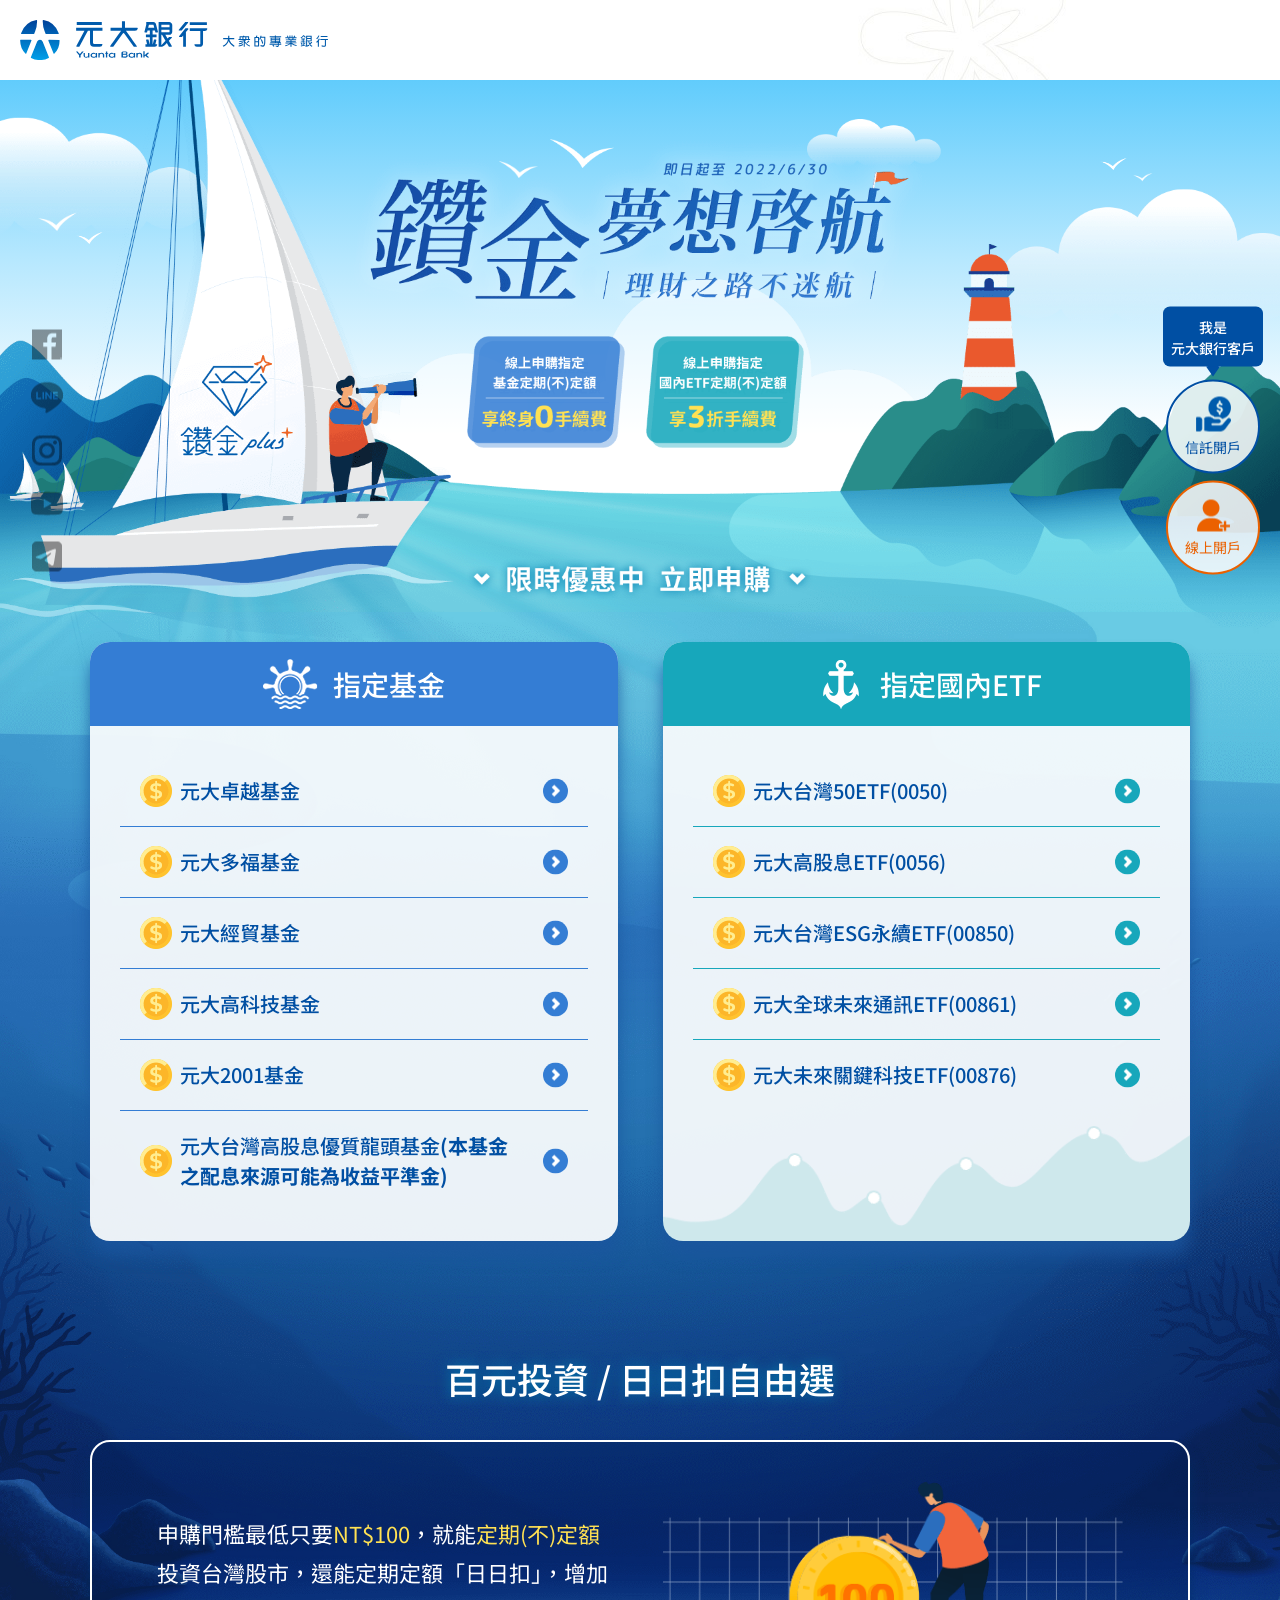
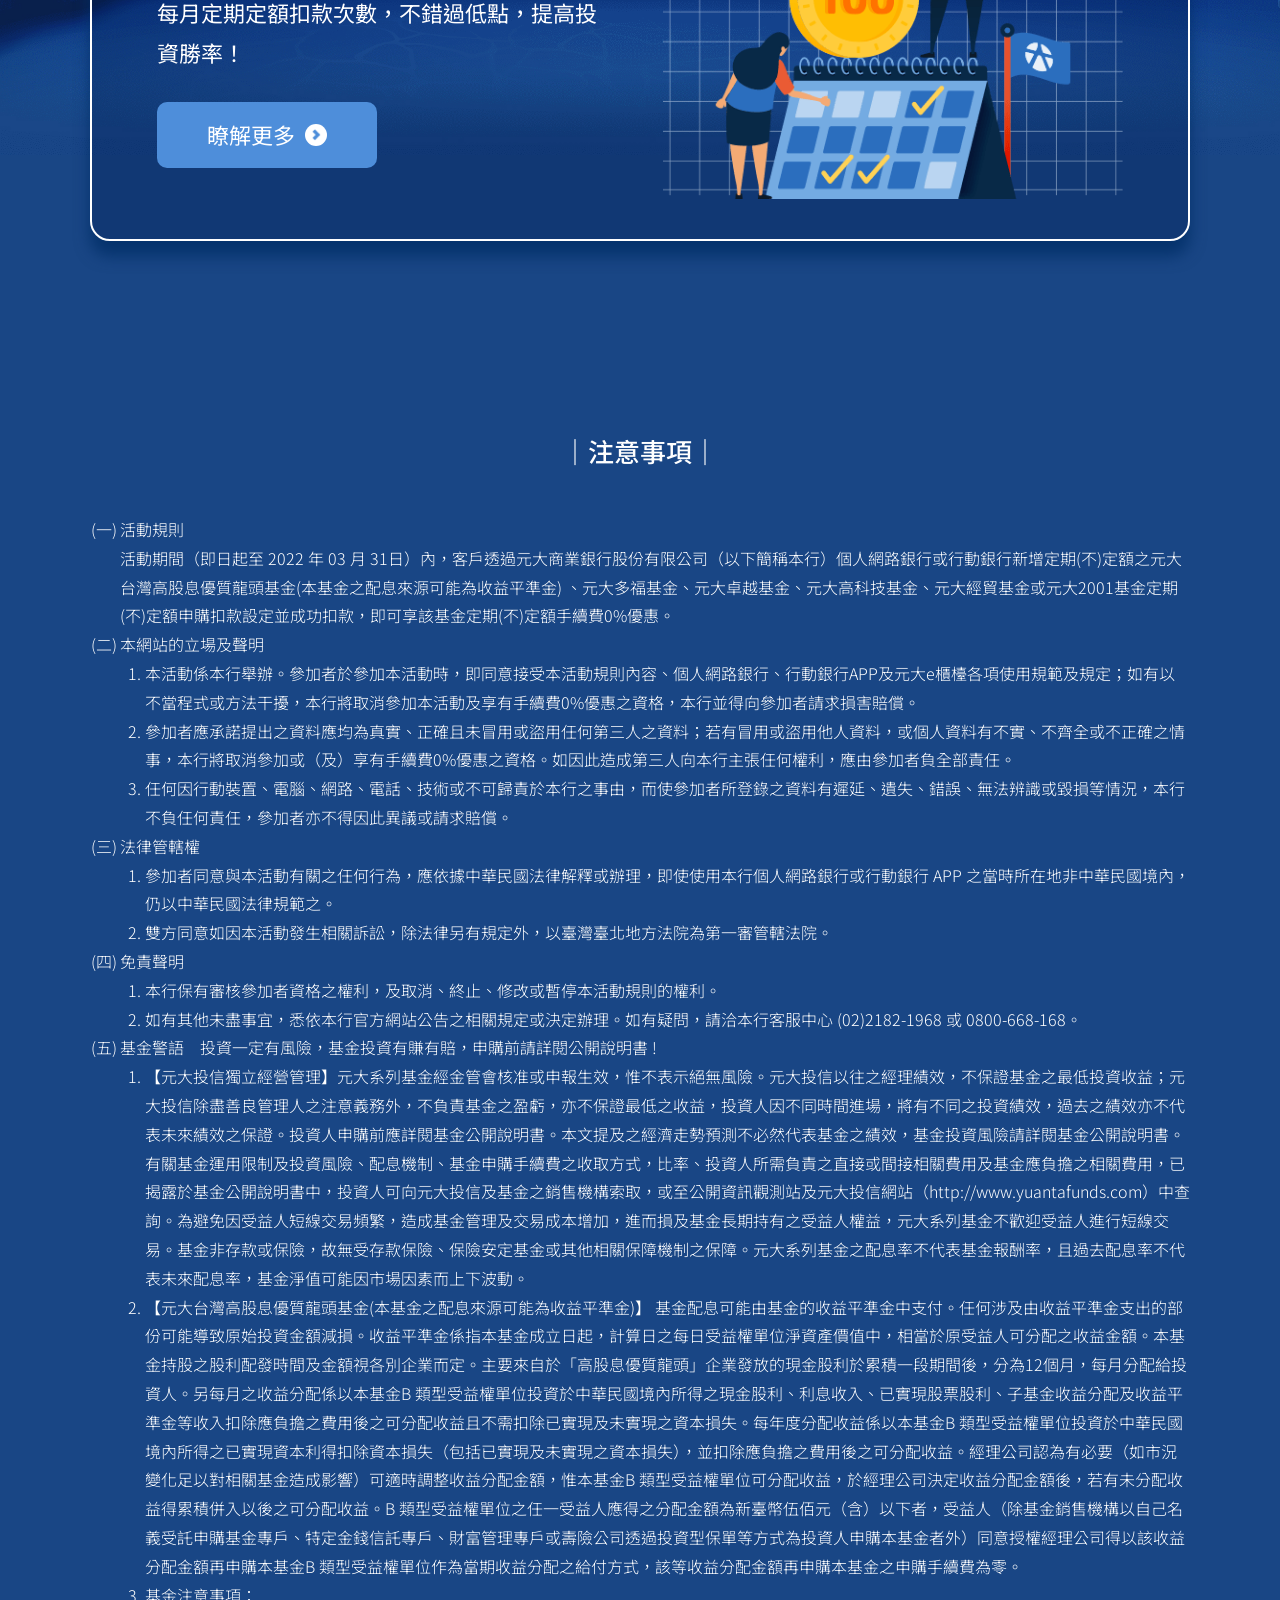
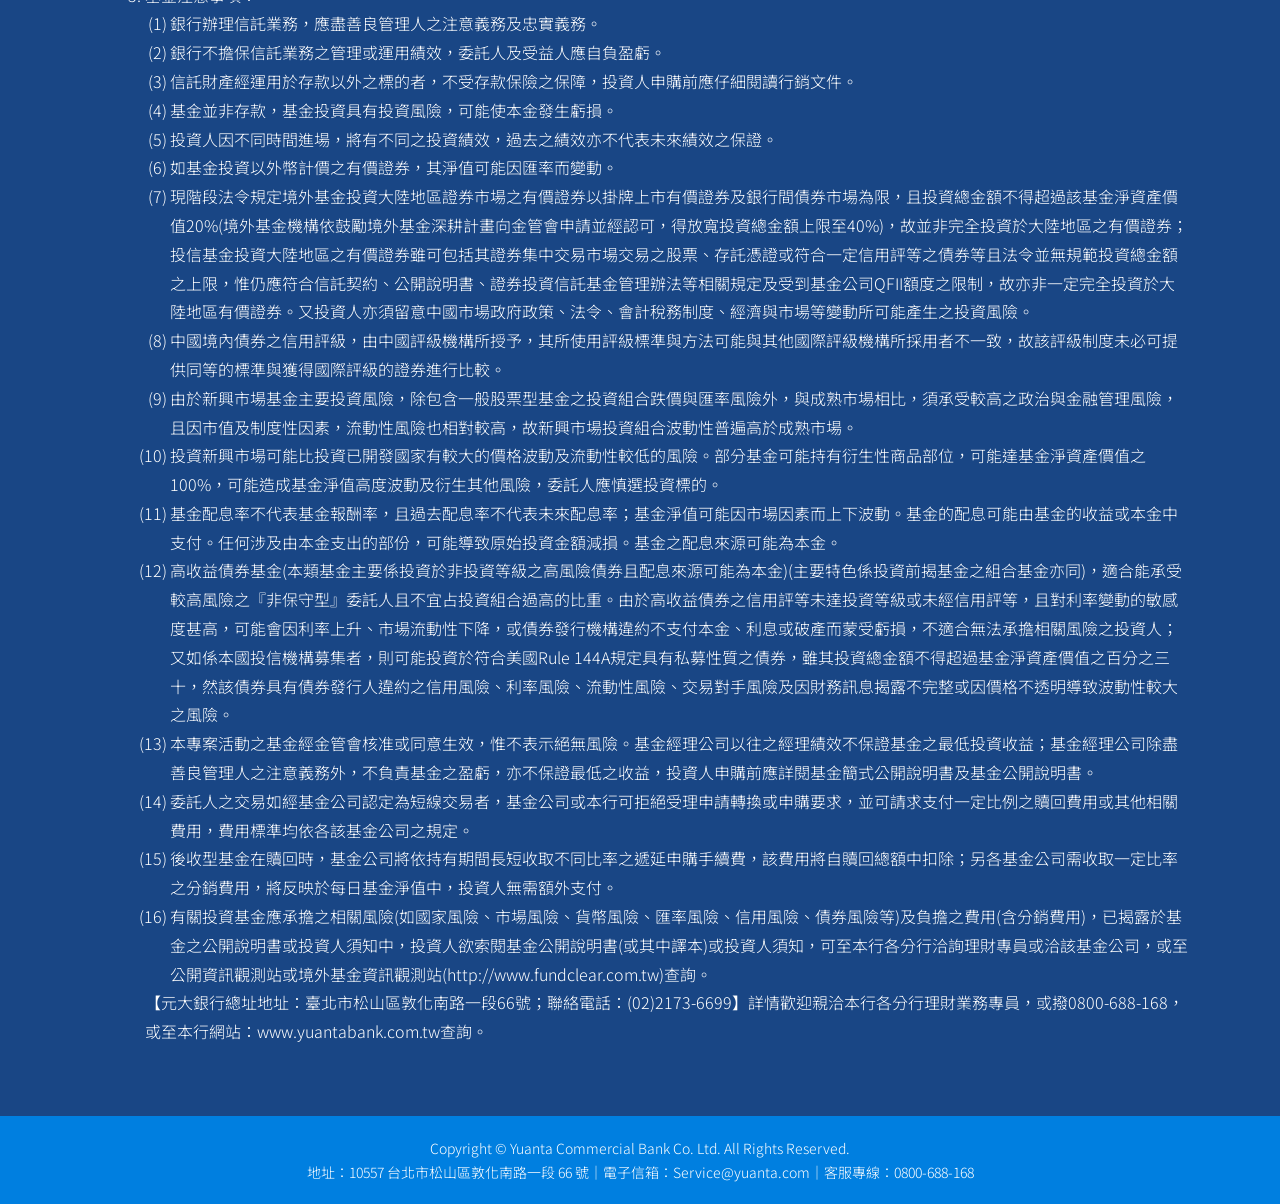
==== dreamSetSail/index.html @ 09c88d67 "dreamSetSail 0330" ====
<!doctype html>
<html class="no-js" lang="zh-Hant-TW">

<head>
    <meta charset="utf-8">
    <meta http-equiv="X-UA-Compatible" content="ie=edge">
    <title>
        元大銀行｜鑽金夢想啟航
    </title>
    <meta name="description" content="小額投資、基金、定期定額、ETF、存股、理財、投資、百元投資、日日扣、信託、元大銀行、元大">
    <meta name="viewport" content="width=device-width, initial-scale=1">
    <meta name="format-detection" content="telephone=no">

    <meta property="og:title" content="元大銀行｜鑽金夢想啟航">
    <meta property="og:site_name" content="元大銀行">
    <meta property="og:url" content="https://www.yuantabank.com.tw/bankwebIMG/event/Bank_Act2021/fundsp/index.html">
    <meta property="og:description" content="即日起至2022/6/30，線上申購指定國內ETF定期(不)定額享3折手續費優惠。">
    <meta property="og:type" content="website">
    <link rel="image_src" href="https://www.yuantabank.com.tw/bankwebIMG/event/Bank_Act2021/fundsp/content/images/fb.jpg">
    <meta property="og:image" content="https://www.yuantabank.com.tw/bankwebIMG/event/Bank_Act2021/fundsp/content/images/fb.jpg">
    <meta property="og:image:width" content="1200">
    <meta property="og:image:height" content="628">

    <link rel="manifest" href="./site.json" crossorigin="use-credentials">
    <link rel="shortcut icon" href="./favicon.ico" />
    <link rel="apple-touch-icon" href="./content/images/touch/icon-192x192.png">
    <link rel="stylesheet" href="./content/css/normalize.min.css">
    <link rel="stylesheet" href="./content/vendor/aos/aos.css">
    <link rel="stylesheet" href="./content/css/main.min.css">
    <link rel="preconnect" href="https://fonts.gstatic.com">
    <link href="https://fonts.googleapis.com/css2?family=Noto+Sans+TC:wght@300;400;500;700&family=Roboto:wght@400;500;700&display=swap" rel="stylesheet">
    

    <meta name="theme-color" content="#fafafa">
    <!-- Google Tag Manager -->
    <script>
"use strict";

(function (w, d, s, l, i) {
  w[l] = w[l] || [];
  w[l].push({
    'gtm.start': new Date().getTime(),
    event: 'gtm.js'
  });
  var f = d.getElementsByTagName(s)[0],
      j = d.createElement(s),
      dl = l != 'dataLayer' ? '&l=' + l : '';
  j.async = true;
  j.src = 'https://www.googletagmanager.com/gtm.js?id=' + i + dl;
  f.parentNode.insertBefore(j, f);
})(window, document, 'script', 'dataLayer', 'GTM-TDNQKZC');
</script>

    <!-- End Google Tag Manager -->

</head>

<body>
    <!-- Google Tag Manager (noscript) -->
    <noscript><iframe src="https://www.googletagmanager.com/ns.html?id=GTM-TDNQKZC" height="0" width="0" style="display:none;visibility:hidden"></iframe></noscript>
    <!-- End Google Tag Manager (noscript) -->

    <!--[if lte IE 10]> <p class="browserupgrade">You are using an <strong>outdated</strong> browser. Please <a href="https://browsehappy.com/">upgrade your browser</a> to improve your experience and security.</p> <![endif]-->
    <div class="container">
        <header class="header">
            <h1>
                <a href="https://www.yuantabank.com.tw/bank/" class="logo" id="yuantabank" target="_blank">
                    <img src="./content/images/logo/logo.svg" alt="元大銀行logo">
                </a>
            </h1>
        </header>
        <main class="main">
            
<section class="banner">
    <div class="banner-cloud">
        <img src="./content/images/banner/cloud.png" alt="">
    </div>
    <div class="banner-sea">
        <img class="desktopOnly" src="./content/images/banner/sea.png" alt="">
        <img class="mobileOnly" src="./content/images/banner/sea-mb.png" alt="">
    </div>
    <div class="banner-sailboat">
        <img src="./content/images/banner/sailboat.png" alt="">
    </div>
    <div class="banner-title">
        <img class="desktopOnly" src="./content/images/banner/title.png" alt="" data-aos="fade-up">
        <img class="mobileOnly" src="./content/images/banner/title-mb.png" alt="" data-aos="fade-right">
    </div>
    <div class="banner-box left">
        <img class="desktopOnly" src="./content/images/banner/box-left.png" alt="" data-aos="fade-right">
        <img class="mobileOnly" src="./content/images/banner/box-left-mb.png" alt="" data-aos="fade-left">
    </div>
    <div class="banner-box right">
        <img class="desktopOnly" src="./content/images/banner/box-right.png" alt="" data-aos="fade-left">
        <img class="mobileOnly" src="./content/images/banner/box-right-mb.png" alt="" data-aos="fade-left">
    </div>
    <div class="banner-seagull centerLg">
        <img src="./content/images/banner/seagull.png" alt="">
    </div>
    <div class="banner-seagull centerSm">
        <img src="./content/images/banner/seagull.png" alt="">
    </div>
    <div class="banner-seagull leftLg">
        <img src="./content/images/banner/seagull.png" alt="">
    </div>
    <div class="banner-seagull leftSm">
        <img src="./content/images/banner/seagull.png" alt="">
    </div>
    <div class="banner-seagull rightLg">
        <img src="./content/images/banner/seagull.png" alt="">
    </div>
    <div class="banner-seagull rightSm">
        <img src="./content/images/banner/seagull.png" alt="">
    </div>
    <div class="banner-action">
        <img src="./content/images/banner/nowAction.png" alt="">
    </div>
</section>
<section class="content">
    <div class="wrap">
        <div class="grid">
            <div class="grid-item" data-aos="fade-up">
                <div class="linkList" id="fundList">
                    <div class="linkList-head">
                        <img src="./content/images/icon/rudder.png" alt="">
                        <p>指定基金</p>
                    </div>
                    <div class="linkList-content">
                        <a href="https://ebank.yuantabank.com.tw/nib/ibanc_b.jsp?ZnVuZGJ1eSZZVDAzJnR5cGUy" target="_blank" class="linkList-item">元大卓越基金</a>
                        <a href="https://ebank.yuantabank.com.tw/nib/ibanc_b.jsp?ZnVuZGJ1eSZZVDAxJnR5cGUy" target="_blank" class="linkList-item">元大多福基金</a>
                        <a href="https://ebank.yuantabank.com.tw/nib/ibanc_b.jsp?ZnVuZGJ1eSZZVDA2JnR5cGUy" target="_blank" class="linkList-item">元大經貿基金</a>
                        <a href="https://ebank.yuantabank.com.tw/nib/ibanc_b.jsp?ZnVuZGJ1eSZZVDA1JnR5cGUy" target="_blank" class="linkList-item">元大高科技基金</a>
                        <a href="https://ebank.yuantabank.com.tw/nib/ibanc_b.jsp?ZnVuZGJ1eSZLWTIxJnR5cGUy" target="_blank" class="linkList-item">元大2001基金</a>
                        <a href="https://ebank.yuantabank.com.tw/nib/ibanc_b.jsp?ZnVuZGJ1eSZZVDc3JnR5cGUy" target="_blank" class="linkList-item">元大台灣高股息優質龍頭基金<b>(本基金之配息來源可能為收益平準金)</b></a>
                    </div>
                </div>
            </div>
            <div class="grid-item" data-aos="fade-up">
                <div class="linkList gn" id="ETFList">
                    <div class="linkList-head">
                        <img src="./content/images/icon/anchor.png" alt="">
                        <p>指定國內ETF</p>
                    </div>
                    <div class="linkList-content">
                        <a href="https://ebank.yuantabank.com.tw/ib/" target="_blank" class="linkList-item" data-btn>元大台灣50ETF(0050)</a>
                        <a href="https://ebank.yuantabank.com.tw/ib/" target="_blank" class="linkList-item" data-btn>元大高股息ETF(0056)</a>
                        <a href="https://ebank.yuantabank.com.tw/ib/" target="_blank" class="linkList-item" data-btn>元大台灣ESG永續ETF(00850)</a>
                        <a href="https://ebank.yuantabank.com.tw/ib/" target="_blank" class="linkList-item" data-btn>元大全球未來通訊ETF(00861)</a>
                        <a href="https://ebank.yuantabank.com.tw/ib/" target="_blank" class="linkList-item" data-btn>元大未來關鍵科技ETF(00876)</a>
                    </div>
                </div>
            </div>
        </div>
        <div class="info">
            <div class="info-title"> 百元投資 / 日日扣自由選</div>
            <div class="info-content" data-aos="fade-up">
                <div class="grid">
                    <div class="grid-item pic">
                        <img src="./content/images/pic.png" alt="">
                    </div>
                    <div class="grid-item text">
                        申購門檻最低只要<span>NT$100</span>，就能<span>定期(不)定額</span>投資台灣股市，還能定期定額「日日扣」，增加每月定期定額扣款次數，不錯過低點，提高投資勝率！
                        <a href="https://www.yuantabank.com.tw/bankwebIMG/event/Bank_Act2021/ddinv/index.html" target="_blank" class="btn">瞭解更多</a>
                    </div>
                </div>
            </div>
        </div>
        <div class="notice" id="notice">
            <div class="notice-title">
                ｜注意事項｜
            </div>
            <div class="notice-content">
                <ol class="chinese">
                    <li data-num="一">活動規則<br>
                        活動期間（即日起至 2022 年 03 月 31日）內，客戶透過元大商業銀行股份有限公司（以下簡稱本行）個人網路銀行或行動銀行新增定期(不)定額之元大台灣高股息優質龍頭基金(本基金之配息來源可能為收益平準金) 、元大多福基金、元大卓越基金、元大高科技基金、元大經貿基金或元大2001基金定期(不)定額申購扣款設定並成功扣款，即可享該基金定期(不)定額手續費0%優惠。
                    </li>
                    <li data-num="二">本網站的立場及聲明
                        <ol>
                            <li>本活動係本行舉辦。參加者於參加本活動時，即同意接受本活動規則內容、個人網路銀行、行動銀行APP及元大e櫃檯各項使用規範及規定；如有以不當程式或方法干擾，本行將取消參加本活動及享有手續費0%優惠之資格，本行並得向參加者請求損害賠償。</li>
                            <li>參加者應承諾提出之資料應均為真實、正確且未冒用或盜用任何第三人之資料；若有冒用或盜用他人資料，或個人資料有不實、不齊全或不正確之情事，本行將取消參加或（及）享有手續費0%優惠之資格。如因此造成第三人向本行主張任何權利，應由參加者負全部責任。</li>
                            <li>任何因行動裝置、電腦、網路、電話、技術或不可歸責於本行之事由，而使參加者所登錄之資料有遲延、遺失、錯誤、無法辨識或毀損等情況，本行不負任何責任，參加者亦不得因此異議或請求賠償。</li>
                        </ol>
                    </li>
                    <li data-num="三">法律管轄權
                        <ol>
                            <li>參加者同意與本活動有關之任何行為，應依據中華民國法律解釋或辦理，即使使用本行個人網路銀行或行動銀行 APP 之當時所在地非中華民國境內，仍以中華民國法律規範之。</li>
                            <li>雙方同意如因本活動發生相關訴訟，除法律另有規定外，以臺灣臺北地方法院為第一審管轄法院。</li>
                        </ol>
                    </li>
                    <li data-num="四">免責聲明
                        <ol>
                            <li>本行保有審核參加者資格之權利，及取消、終止、修改或暫停本活動規則的權利。</li>
                            <li>如有其他未盡事宜，悉依本行官方網站公告之相關規定或決定辦理。如有疑問，請洽本行客服中心 (02)2182-1968 或 0800-668-168。</li>
                        </ol>
                    </li>
                    <li data-num="五">基金警語　投資一定有風險，基金投資有賺有賠，申購前請詳閱公開說明書 !
                        <ol>
                            <li>【元大投信獨立經營管理】元大系列基金經金管會核准或申報生效，惟不表示絕無風險。元大投信以往之經理績效，不保證基金之最低投資收益；元大投信除盡善良管理人之注意義務外，不負責基金之盈虧，亦不保證最低之收益，投資人因不同時間進場，將有不同之投資績效，過去之績效亦不代表未來績效之保證。投資人申購前應詳閱基金公開說明書。本文提及之經濟走勢預測不必然代表基金之績效，基金投資風險請詳閱基金公開說明書。有關基金運用限制及投資風險、配息機制、基金申購手續費之收取方式，比率、投資人所需負責之直接或間接相關費用及基金應負擔之相關費用，已揭露於基金公開說明書中，投資人可向元大投信及基金之銷售機構索取，或至公開資訊觀測站及元大投信網站（http://www.yuantafunds.com）中查詢。為避免因受益人短線交易頻繁，造成基金管理及交易成本增加，進而損及基金長期持有之受益人權益，元大系列基金不歡迎受益人進行短線交易。基金非存款或保險，故無受存款保險、保險安定基金或其他相關保障機制之保障。元大系列基金之配息率不代表基金報酬率，且過去配息率不代表未來配息率，基金淨值可能因市場因素而上下波動。</li>
                            <li>【元大台灣高股息優質龍頭基金(本基金之配息來源可能為收益平準金)】
                                基金配息可能由基金的收益平準金中支付。任何涉及由收益平準金支出的部份可能導致原始投資金額減損。收益平準金係指本基金成立日起，計算日之每日受益權單位淨資產價值中，相當於原受益人可分配之收益金額。本基金持股之股利配發時間及金額視各別企業而定。主要來自於「高股息優質龍頭」企業發放的現金股利於累積一段期間後，分為12個月，每月分配給投資人。另每月之收益分配係以本基金B 類型受益權單位投資於中華民國境內所得之現金股利、利息收入、已實現股票股利、子基金收益分配及收益平準金等收入扣除應負擔之費用後之可分配收益且不需扣除已實現及未實現之資本損失。每年度分配收益係以本基金B 類型受益權單位投資於中華民國境內所得之已實現資本利得扣除資本損失（包括已實現及未實現之資本損失），並扣除應負擔之費用後之可分配收益。經理公司認為有必要（如市況變化足以對相關基金造成影響）可適時調整收益分配金額，惟本基金B 類型受益權單位可分配收益，於經理公司決定收益分配金額後，若有未分配收益得累積併入以後之可分配收益。B 類型受益權單位之任一受益人應得之分配金額為新臺幣伍佰元（含）以下者，受益人（除基金銷售機構以自己名義受託申購基金專戶、特定金錢信託專戶、財富管理專戶或壽險公司透過投資型保單等方式為投資人申購本基金者外）同意授權經理公司得以該收益分配金額再申購本基金B 類型受益權單位作為當期收益分配之給付方式，該等收益分配金額再申購本基金之申購手續費為零。</li>
                            <li>基金注意事項：
                                <ol class="decimal">
                                    <li>銀行辦理信託業務，應盡善良管理人之注意義務及忠實義務。</li>
                                    <li>銀行不擔保信託業務之管理或運用績效，委託人及受益人應自負盈虧。</li>
                                    <li>信託財產經運用於存款以外之標的者，不受存款保險之保障，投資人申購前應仔細閱讀行銷文件。</li>
                                    <li>基金並非存款，基金投資具有投資風險，可能使本金發生虧損。</li>
                                    <li>投資人因不同時間進場，將有不同之投資績效，過去之績效亦不代表未來績效之保證。</li>
                                    <li>如基金投資以外幣計價之有價證券，其淨值可能因匯率而變動。</li>
                                    <li>現階段法令規定境外基金投資大陸地區證券市場之有價證券以掛牌上市有價證券及銀行間債券市場為限，且投資總金額不得超過該基金淨資產價值20%(境外基金機構依鼓勵境外基金深耕計畫向金管會申請並經認可，得放寬投資總金額上限至40%)，故並非完全投資於大陸地區之有價證券；投信基金投資大陸地區之有價證券雖可包括其證券集中交易市場交易之股票、存託憑證或符合一定信用評等之債券等且法令並無規範投資總金額之上限，惟仍應符合信託契約、公開說明書、證券投資信託基金管理辦法等相關規定及受到基金公司QFII額度之限制，故亦非一定完全投資於大陸地區有價證券。又投資人亦須留意中國市場政府政策、法令、會計稅務制度、經濟與市場等變動所可能產生之投資風險。</li>
                                    <li>中國境內債券之信用評級，由中國評級機構所授予，其所使用評級標準與方法可能與其他國際評級機構所採用者不一致，故該評級制度未必可提供同等的標準與獲得國際評級的證券進行比較。</li>
                                    <li>由於新興市場基金主要投資風險，除包含一般股票型基金之投資組合跌價與匯率風險外，與成熟市場相比，須承受較高之政治與金融管理風險，且因市值及制度性因素，流動性風險也相對較高，故新興市場投資組合波動性普遍高於成熟市場。</li>
                                    <li>投資新興市場可能比投資已開發國家有較大的價格波動及流動性較低的風險。部分基金可能持有衍生性商品部位，可能達基金淨資產價值之100%，可能造成基金淨值高度波動及衍生其他風險，委託人應慎選投資標的。</li>
                                    <li>基金配息率不代表基金報酬率，且過去配息率不代表未來配息率；基金淨值可能因市場因素而上下波動。基金的配息可能由基金的收益或本金中支付。任何涉及由本金支出的部份，可能導致原始投資金額減損。基金之配息來源可能為本金。</li>
                                    <li>高收益債券基金(本類基金主要係投資於非投資等級之高風險債券且配息來源可能為本金)(主要特色係投資前揭基金之組合基金亦同)，適合能承受較高風險之『非保守型』委託人且不宜占投資組合過高的比重。由於高收益債券之信用評等未達投資等級或未經信用評等，且對利率變動的敏感度甚高，可能會因利率上升、市場流動性下降，或債券發行機構違約不支付本金、利息或破產而蒙受虧損，不適合無法承擔相關風險之投資人；又如係本國投信機構募集者，則可能投資於符合美國Rule 144A規定具有私募性質之債券，雖其投資總金額不得超過基金淨資產價值之百分之三十，然該債券具有債券發行人違約之信用風險、利率風險、流動性風險、交易對手風險及因財務訊息揭露不完整或因價格不透明導致波動性較大之風險。</li>
                                    <li>本專案活動之基金經金管會核准或同意生效，惟不表示絕無風險。基金經理公司以往之經理績效不保證基金之最低投資收益；基金經理公司除盡善良管理人之注意義務外，不負責基金之盈虧，亦不保證最低之收益，投資人申購前應詳閱基金簡式公開說明書及基金公開說明書。</li>
                                    <li>委託人之交易如經基金公司認定為短線交易者，基金公司或本行可拒絕受理申請轉換或申購要求，並可請求支付一定比例之贖回費用或其他相關費用，費用標準均依各該基金公司之規定。</li>
                                    <li>後收型基金在贖回時，基金公司將依持有期間長短收取不同比率之遞延申購手續費，該費用將自贖回總額中扣除；另各基金公司需收取一定比率之分銷費用，將反映於每日基金淨值中，投資人無需額外支付。</li>
                                    <li>有關投資基金應承擔之相關風險(如國家風險、市場風險、貨幣風險、匯率風險、信用風險、債券風險等)及負擔之費用(含分銷費用)，已揭露於基金之公開說明書或投資人須知中，投資人欲索閱基金公開說明書(或其中譯本)或投資人須知，可至本行各分行洽詢理財專員或洽該基金公司，或至公開資訊觀測站或境外基金資訊觀測站(http://www.fundclear.com.tw)查詢。</li>
                                </ol>
                                【元大銀行總址地址：臺北市松山區敦化南路一段66號；聯絡電話：(02)2173-6699】詳情歡迎親洽本行各分行理財業務專員，或撥0800-688-168，或至本行網站：www.yuantabank.com.tw查詢。
                            </li>
                        </ol>
                    </li>
                </ol>
            </div>
        </div>
    </div>
</section>

        </main>
        
        <footer class="footer">
            Copyright © Yuanta Commercial Bank Co. Ltd. All Rights Reserved.<br>
            地址：10557 台北市松山區敦化南路一段 66 號｜電子信箱：Service@yuanta.com｜客服專線：0800-688-168
        </footer>
    </div>
    <ul class="mediaIcons">
        <li>
            <a href="https://www.facebook.com/yuantabank" class="facebook" id="facebook" target="_blank"></a>
        </li>
        <li>
            <a href="https://line.me/R/ti/p/%40mwr3999i" class="line" id="line" target="_blank"></a>
        </li>
        <li>
            <a href="https://www.instagram.com/yuantabank/" class="instagram" id="instagram" target="_blank"></a>
        </li>
        <li>
            <a href="https://www.youtube.com/channel/UCs72_Ba4-zxCCaeF7zsoAoA" class="youtube" id="youtube" target="_blank"></a>
        </li>
        <li>
            <a href="https://t.me/yuantabanktw" class="telegram" id="Telegram" target="_blank"></a>
        </li>
    </ul>
    <div class="tool">
        <div class="tool-note">
            我是元大<br>銀行客戶
        </div>
        <a href="https://ebank.yuantabank.com.tw/ecntr/tx/opentrustacct?method=login" target="_blank" class="tool-item bu">
            <div class="tool-note">
                我是<br>
                元大銀行客戶
            </div>
            <img class="pc" src="./content/images/icon/trust.png" alt="">
            <img class="mb" src="./content/images/icon/trust-wt.png" alt="">
            <span>信託開戶</span>
        </a>
        <a href="https://ebank.yuantabank.com.tw/ecntr/tx/openacct" target="_blank" class="tool-item og">
            <img class="pc" src="./content/images/icon/apply.png" alt="">
            <img class="mb" src="./content/images/icon/apply-wt.png" alt="">
            <span>線上開戶</span>
        </a>
    </div>
    
    
    <script src="./content/vendor/modernizr-3.11.0.min.js"></script>
    <script src="./content/vendor/jquery-3.6.0.min.js"></script>
    <script src="./content/vendor/aos/aos.js"></script>
    <script src="./content/js/plugins.min.js"></script>
    <script src="./content/js/main.min.js"></script>
    

    <script type="text/javascript" async="" src="https://www.googleadservices.com/pagead/conversion_async.js"></script>
    <script type="text/javascript" async="" src="https://www.google-analytics.com/analytics.js"></script>
    <script type="text/javascript" async="" src="https://www.googletagmanager.com/gtag/js?id=AW-773232362&l=dataLayer&cx=c"></script>
    <script async="" src="https://www.googletagmanager.com/gtm.js?id=GTM-TDNQKZC"></script>
    <!-- Global site tag (gtag.js) - Google Analytics -->
    <script async src="https://www.googletagmanager.com/gtag/js?id=UA-55531155-2"></script>
    <script>
"use strict";

window.dataLayer = window.dataLayer || [];

function gtag() {
  dataLayer.push(arguments);
}

gtag('js', new Date());
gtag('config', 'UA-55531155-2');
</script>


    <!-- Global site tag (gtag.js) - Google Ads: 773232362 -->
    <script async src="https://www.googletagmanager.com/gtag/js?id=AW-773232362"></script>
    <script>
"use strict";

window.dataLayer = window.dataLayer || [];

function gtag() {
  dataLayer.push(arguments);
}

gtag('js', new Date());
gtag('config', 'AW-773232362');
</script>

    
</body>

</html>
---- dreamSetSail/content/css/main.min.css ----
body,html{font-family:"Noto Sans TC",sans-serif,Arial,"Microsoft JhengHei",Helvetica;font-size:22px;line-height:1.5;color:#333}@media only screen and (max-width:1023px){body,html{font-size:16px}}a,button{outline:0}::-moz-selection{background:#b3d4fc;text-shadow:none}::selection{background:#b3d4fc;text-shadow:none}hr{display:block;height:1px;border:0;border-top:1px solid #ccc;margin:1em 0;padding:0}audio,canvas,iframe,img,svg,video{vertical-align:middle}fieldset{border:0;margin:0;padding:0}textarea{resize:vertical}.browserupgrade{position:absolute;top:0;display:block;width:100%;margin:.2em 0;background:#ccc;padding:.2em 0}body,html{height:100%}.container{min-height:100%;overflow:hidden}.header{position:fixed;top:0;left:0;box-sizing:border-box;width:100%;padding:20px;background-image:url(../images/background/header.png);background-repeat:no-repeat;background-position:center right;background-color:#fff;z-index:100}@media only screen and (max-width:1023px){.header{padding:16px}}.logo{display:inline-block;width:308px}.logo img{width:100%}@media only screen and (max-width:1023px){.logo{width:203px}}.main{margin-top:80px}@media only screen and (max-width:1023px){.main{margin-top:59.5px}}.footer{box-sizing:border-box;padding:20px 12px;font-size:14px;font-weight:300;line-height:24px;text-align:center;color:#fff;background-color:#007fe0}@media only screen and (max-width:767px){.footer{padding-bottom:110px;text-align:left}}.mediaIcons{position:fixed;bottom:50%;left:20px;-webkit-transform:translateY(50%);transform:translateY(50%);margin:0;padding:0;z-index:20}.mediaIcons li{margin:20px 10px;list-style:none}.mediaIcons li a{display:block;width:33px;height:33px;background-position:center;background-size:100%;background-repeat:no-repeat;opacity:.4}.mediaIcons li a.facebook{background-image:url(../images/icon/social/facebook-bk.png)}.mediaIcons li a.line{background-image:url(../images/icon/social/line-bk.png)}.mediaIcons li a.instagram{background-image:url(../images/icon/social/instagram-bk.png)}.mediaIcons li a.youtube{background-image:url(../images/icon/social/youtube-bk.png)}.mediaIcons li a.telegram{background-image:url(../images/icon/social/telegram-bk.png)}@media only screen and (min-width:1024px){.mediaIcons li a:hover{opacity:1}.mediaIcons li a:hover.facebook{background-image:url(../images/icon/social/facebook-hover.png)}.mediaIcons li a:hover.line{background-image:url(../images/icon/social/line-hover.png)}.mediaIcons li a:hover.instagram{background-image:url(../images/icon/social/instagram-hover.png)}.mediaIcons li a:hover.youtube{background-image:url(../images/icon/social/youtube-hover.png)}.mediaIcons li a:hover.telegram{background-image:url(../images/icon/social/telegram-hover.png)}}@media only screen and (max-width:1023px){.mediaIcons{left:0}}@media only screen and (max-width:767px){.mediaIcons{bottom:0;left:0;-webkit-transform:none;transform:none;width:100%;padding:4px 0;text-align:center;background-color:rgba(0,159,232,.9)}.mediaIcons li{display:inline-block;vertical-align:middle;margin:6px}.mediaIcons li a{width:28px;height:28px;opacity:1}.mediaIcons li a.facebook{background-image:url(../images/icon/social/facebook-wt.svg)}.mediaIcons li a.line{background-image:url(../images/icon/social/line-wt.svg)}.mediaIcons li a.instagram{background-image:url(../images/icon/social/instagram-wt.svg)}.mediaIcons li a.youtube{background-image:url(../images/icon/social/youtube-wt.svg)}.mediaIcons li a.telegram{background-image:url(../images/icon/social/telegram-wt.svg)}}.tool{position:fixed;top:53%;right:20px;-webkit-transform:translateY(-50%);transform:translateY(-50%)}.tool-item{position:relative;display:-webkit-flex;display:flex;-webkit-flex-direction:column;flex-direction:column;-webkit-justify-content:center;justify-content:center;-webkit-align-items:center;align-items:center;width:90px;height:90px;font-size:14px;text-decoration:none;border-radius:50%;background-color:rgba(255,255,255,.85)}.tool-item img{width:35px;margin-bottom:5px}.tool-item img.mb{display:none}.tool-item.bu{color:#004fa3;border:solid 2px #004fa3}.tool-item.og{color:#eb6100;border:solid 2px #eb6100}.tool-item:hover{background-color:#fff}.tool-item+.tool-item{margin-top:7px}.tool-note{position:absolute;bottom:100%;left:50%;-webkit-transform:translate(-50%,-15px);transform:translate(-50%,-15px);box-sizing:border-box;width:100px;padding:8px;font-size:14px;font-weight:500;text-align:center;color:#fff;border-radius:7px;background-color:#004fa3;pointer-events:none}.tool-note::after{content:'';position:absolute;top:100%;left:50%;-webkit-transform:translateX(-50%);transform:translateX(-50%);border-style:solid;border-width:10px 7.5px 0 7.5px;border-color:#004fa3 transparent transparent transparent}@media only screen and (max-width:1023px){.tool-item{width:70px;height:70px;font-size:12px}.tool-item img{width:25px;margin-bottom:3px}.tool-note{width:90px;padding:5px;font-size:12px}.tool-note::after{border-width:8px 6px 0 6px}}@media only screen and (max-width:767px){.tool{top:auto;right:0;bottom:48px;left:0;display:-webkit-flex;display:flex;-webkit-transform:none;transform:none}.tool-item{-webkit-flex-direction:row;flex-direction:row;-webkit-flex:0 0 auto;flex:0 0 auto;box-sizing:border-box;height:auto;font-size:14px;border-radius:0}.tool-item+.tool-item{margin-top:0}.tool-item img{width:23px;margin-bottom:0;margin-right:10px}.tool-item img.pc{display:none}.tool-item img.mb{display:block}.tool-item.bu{width:calc(50% - 30px);padding-left:15px;color:#fff;border:none;background-image:linear-gradient(to top,#4a7fcc,#003c7b)}.tool-item.og{width:calc(50% - 45px);color:#fff;border:none;background-image:linear-gradient(to top,#ff6900,#af2500)}.tool-note{position:relative;bottom:auto;left:auto;width:auto;padding:4px 4px 4px 15px;font-size:14px;color:#004fa3;border-radius:0;background-color:#fff;-webkit-transform:none;transform:none;z-index:1}.tool-note::after{top:50%;left:100%;-webkit-transform:translateY(-50%);transform:translateY(-50%);border-width:25px 0 25px 15px;border-color:transparent transparent transparent #fff}.tool-item .tool-note{display:none}}@-webkit-keyframes move{0%{-webkit-transform:translateX(-3%);transform:translateX(-3%)}100%{-webkit-transform:translateX(3%);transform:translateX(3%)}}@keyframes move{0%{-webkit-transform:translateX(-3%);transform:translateX(-3%)}100%{-webkit-transform:translateX(3%);transform:translateX(3%)}}@-webkit-keyframes float{0%{-webkit-transform:translateY(0);transform:translateY(0)}100%{-webkit-transform:translateY(5px);transform:translateY(5px)}}@keyframes float{0%{-webkit-transform:translateY(0);transform:translateY(0)}100%{-webkit-transform:translateY(5px);transform:translateY(5px)}}@-webkit-keyframes seagull{0%{-webkit-transform:translateY(0);transform:translateY(0)}100%{-webkit-transform:translateY(5px) rotate(2deg);transform:translateY(5px) rotate(2deg)}}@keyframes seagull{0%{-webkit-transform:translateY(0);transform:translateY(0)}100%{-webkit-transform:translateY(5px) rotate(2deg);transform:translateY(5px) rotate(2deg)}}@-webkit-keyframes jump{0%{-webkit-transform:translateY(0);transform:translateY(0)}100%{-webkit-transform:translateY(10px);transform:translateY(10px)}}@keyframes jump{0%{-webkit-transform:translateY(0);transform:translateY(0)}100%{-webkit-transform:translateY(10px);transform:translateY(10px)}}.banner{position:relative;padding-bottom:41.6%;background-image:linear-gradient(to top,#fff 33%,#b7e8fe 66%,#61ccfc 100%)}.banner img{width:100%}.banner-action,.banner-box,.banner-cloud,.banner-sailboat,.banner-sea,.banner-seagull,.banner-title{position:absolute}.banner-cloud{top:7%;left:-8%;width:110%;-webkit-animation-name:float;animation-name:float;-webkit-animation-iteration-count:infinite;animation-iteration-count:infinite;-webkit-animation-duration:1s;animation-duration:1s;-webkit-animation-timing-function:linear;animation-timing-function:linear;-webkit-animation-direction:alternate;animation-direction:alternate}.banner-cloud img{-webkit-animation-name:move;animation-name:move;-webkit-animation-iteration-count:infinite;animation-iteration-count:infinite;-webkit-animation-duration:20s;animation-duration:20s;-webkit-animation-timing-function:linear;animation-timing-function:linear;-webkit-animation-direction:alternate;animation-direction:alternate}.banner-sea{bottom:0;left:0;width:100%}.banner-sailboat{top:-16%;left:-5%;width:41.25%;-webkit-animation-name:float;animation-name:float;-webkit-animation-iteration-count:infinite;animation-iteration-count:infinite;-webkit-animation-duration:.5s;animation-duration:.5s;-webkit-animation-timing-function:linear;animation-timing-function:linear;-webkit-animation-direction:alternate;animation-direction:alternate}.banner-sailboat img{-webkit-animation-name:move;animation-name:move;-webkit-animation-iteration-count:infinite;animation-iteration-count:infinite;-webkit-animation-duration:5s;animation-duration:5s;-webkit-animation-delay:-5s;animation-delay:-5s;-webkit-animation-timing-function:ease-in-out;animation-timing-function:ease-in-out;-webkit-animation-direction:alternate;animation-direction:alternate}.banner-title{top:10%;left:50%;-webkit-transform:translateX(-50%);transform:translateX(-50%);width:46.7%}.banner-box{top:48%;width:12.3%}.banner-box.left{left:36.5%}.banner-box.right{left:50.5%}.banner-seagull img{-webkit-animation-name:seagull;animation-name:seagull;-webkit-animation-iteration-count:infinite;animation-iteration-count:infinite;-webkit-animation-duration:1.5s;animation-duration:1.5s;-webkit-animation-timing-function:ease-in-out;animation-timing-function:ease-in-out;-webkit-animation-direction:alternate;animation-direction:alternate}.banner-seagull.centerLg{top:10%;left:43%;width:5%}.banner-seagull.centerLg img{-webkit-animation-delay:-.8s;animation-delay:-.8s}.banner-seagull.centerSm{top:13%;left:39%;width:3%}.banner-seagull.leftLg{top:23%;left:3%;width:3%;-webkit-transform:rotateY(180deg);transform:rotateY(180deg)}.banner-seagull.leftSm{top:26%;left:6%;width:2%;-webkit-transform:rotateY(180deg);transform:rotateY(180deg)}.banner-seagull.leftSm img{-webkit-animation-delay:-.5s;animation-delay:-.5s}.banner-seagull.rightLg{top:12%;right:12%;width:2%;-webkit-transform:rotateY(180deg);transform:rotateY(180deg)}.banner-seagull.rightLg img{-webkit-animation-delay:-1s;animation-delay:-1s}.banner-seagull.rightSm{top:14.5%;right:10%;width:1.5%;-webkit-transform:rotateY(180deg);transform:rotateY(180deg)}.banner-action{bottom:2%;left:50%;-webkit-transform:translateX(-50%);transform:translateX(-50%);width:25.3%;min-width:350px}.banner-action img{-webkit-transform-origin:bottom;transform-origin:bottom;-webkit-animation-name:jump;animation-name:jump;-webkit-animation-iteration-count:infinite;animation-iteration-count:infinite;-webkit-animation-duration:.7s;animation-duration:.7s;-webkit-animation-timing-function:ease-in-out;animation-timing-function:ease-in-out;-webkit-animation-direction:alternate;animation-direction:alternate}@media only screen and (max-width:1023px){.banner{margin-bottom:-32%;padding-bottom:186.8%;background-image:linear-gradient(to top,#2666b5,#fff 34%,#b7e8fe 77%,#61ccfc 100%)}.banner-cloud{top:30%;left:auto;right:-8%;width:250%}.banner-sailboat{top:23%;left:-30%;width:83%}.banner-title{top:5%;left:51%;width:94%}.banner-box{width:60%}.banner-box.left{top:36%;left:32%}.banner-box.right{top:24%;left:32%}.banner-seagull.centerLg{top:3%;left:39%;width:12%}.banner-seagull.centerSm{top:5%;left:29%;width:10%}.banner-seagull.leftLg,.banner-seagull.leftSm,.banner-seagull.rightLg,.banner-seagull.rightSm{display:none}.banner-action{bottom:20%;width:80%;max-width:400px;min-width:auto}}.btn{position:relative;box-sizing:border-box;display:block;width:220px;margin-top:30px;padding:13px 50px;color:#fff;text-decoration:none;border-radius:10px;background-color:#4e8eda;cursor:pointer;transition:.3s}.btn::after{content:'';position:absolute;top:50%;right:50px;-webkit-transform:translateY(-50%);transform:translateY(-50%);display:block;width:22px;height:22px;border-radius:50%;background-color:#fff;background-image:url(./../images/icon/arrow-bu.png);background-repeat:no-repeat;background-size:12px;background-position:center;transition:.3s}.btn:hover{color:#4e8eda;background-color:#fff}.btn:hover::after{background-color:#4e8eda;background-image:url(./../images/icon/arrow.png)}@media only screen and (max-width:1023px){.btn{width:155px;margin:auto;margin-top:25px;padding:10px 30px}.btn::after{right:30px;width:20px;height:20px;background-size:10px}}.content{background-color:#194685;background-image:url(./../images/background/content.jpg);background-repeat:no-repeat;background-size:100%}@media only screen and (max-width:1023px){.content{background-color:#2666b5;background-image:url(./../images/background/content-mb.jpg);background-position:bottom}}.wrap{position:relative;box-sizing:border-box;max-width:1160px;margin:0 auto;padding:30px;padding-bottom:70px}@media only screen and (max-width:1023px){.wrap{max-width:660px;padding:0 30px;padding-bottom:50px}}.grid{display:-webkit-flex;display:flex}.grid-item{-webkit-flex:1;flex:1}.grid-item>img{width:100%}.grid-item+.grid-item{margin-left:45px}.info .grid{-webkit-align-items:center;align-items:center}.info .grid-item.pic{-webkit-order:2;order:2;margin-left:45px}.info .grid-item.text{-webkit-order:1;order:1;margin-left:0}@media only screen and (max-width:1023px){.grid{display:block}.grid-item>img{max-width:350px}.grid-item+.grid-item{margin-left:0;margin-top:20px}.info .grid-item.pic{text-align:center;margin-left:0}.info .grid-item.text{margin-top:30px}}.linkList{height:100%;border-radius:20px;box-shadow:0 15px 15px 0 rgba(26,85,158,.8);background-color:rgba(247,250,252,.95);overflow:hidden}.linkList-head{display:-webkit-flex;display:flex;-webkit-justify-content:center;justify-content:center;-webkit-align-items:center;align-items:center;padding:17px;font-size:28px;font-weight:500;color:#fff;background-color:#347dd4}.linkList-head p{margin-left:15px}.linkList-content{padding:30px}.linkList-item{position:relative;display:block;padding:20px 60px;font-size:20px;font-weight:500;color:#004fa3;text-decoration:none}.linkList-item::before{content:'';position:absolute;top:50%;left:20px;-webkit-transform:translateY(-50%);transform:translateY(-50%);display:block;width:32px;height:32px;background-image:url(./../images/icon/coin.png);background-repeat:no-repeat;background-size:contain}.linkList-item::after{content:'';position:absolute;top:50%;right:20px;-webkit-transform:translateY(-50%);transform:translateY(-50%);display:block;width:25px;height:25px;border-radius:50%;background-color:#347dd4;background-image:url(./../images/icon/arrow.png);background-repeat:no-repeat;background-size:13px;background-position:center;transition:.3s}.linkList-item:hover::after{-webkit-transform:translate(15px,-50%);transform:translate(15px,-50%)}.linkList-item+.linkList-item{border-top:1px solid #347dd4}.linkList.gn{background-image:url(./../images/background/line.png);background-repeat:no-repeat;background-size:100%;background-position:bottom}.linkList.gn .linkList-head{background-color:#17a7bb}.linkList.gn .linkList-item::after{background-color:#17a7bb}.linkList.gn .linkList-item+.linkList-item{border-color:#17a7bb}@media only screen and (max-width:1279px){.linkList-head{padding:15px;font-size:24px}.linkList-head img{width:45px}.linkList-content{padding:20px}.linkList-item{padding:17px 60px}}@media only screen and (max-width:1023px){.linkList{border-radius:15px}.linkList-head{padding:12px;font-size:20px}.linkList-head img{width:36px}.linkList-head p{margin-left:10px}.linkList-content{padding:10px 15px}.linkList-item{padding:12px 30px 12px 35px;font-size:16px}.linkList-item::before{left:7px;width:20px;height:20px}.linkList-item::after{right:7px;width:16px;height:16px;background-size:8px}.linkList.gn{padding-bottom:50px}}.info{margin-top:110px}.info-title{margin-bottom:35px;font-size:36px;font-weight:500;text-align:center;color:#fff;text-shadow:0 0 13px #017db0}.info-content{padding:40px 65px;color:#fff;line-height:1.8;border-radius:20px;box-shadow:0 15px 15px 0 rgba(0,46,102,.8);border:solid 2px #fff;background-color:rgba(0,28,79,.3)}.info-content span{color:#ffe153}@media only screen and (max-width:1023px){.info{margin-top:50px}.info-title{margin-bottom:20px;font-size:27px}.info-content{padding:20px 30px 30px;border-radius:15px;border:solid 1px #fff}}.notice{margin-top:190px}.notice-title{margin-bottom:45px;font-size:26px;font-weight:500;text-align:center;color:#fff}.notice-content{font-size:16px;font-weight:300;line-height:1.6;color:#fff}@media only screen and (max-width:1023px){.notice{margin-top:70px}.notice-title{margin-bottom:20px;font-size:22px}.notice-content{font-size:14px}}ol{margin:0;padding-left:25px;line-height:1.8}ol.chinese{padding-left:30px;list-style-type:none}ol.chinese>li{position:relative}ol.chinese>li::before{content:"(" attr(data-num) ")";position:absolute;top:0;left:-3px;-webkit-transform:translateX(-100%);transform:translateX(-100%)}ol.decimal{list-style-type:none}ol.decimal>li{position:relative;counter-increment:decimal}ol.decimal>li::before{content:"(" counter(decimal,decimal) ")";position:absolute;top:0;left:-3px;-webkit-transform:translateX(-100%);transform:translateX(-100%)}@media only screen and (max-width:767px){ol{padding-left:20px}ol.chinese{padding-left:25px}}h1,h2,h3,h4,h5,h6{margin:0;font-size:1em}p{margin:0}.bold{font-weight:700}@media only screen and (min-width:1024px){.mobileOnly{display:none}}@media only screen and (max-width:1023px){.desktopOnly{display:none}}
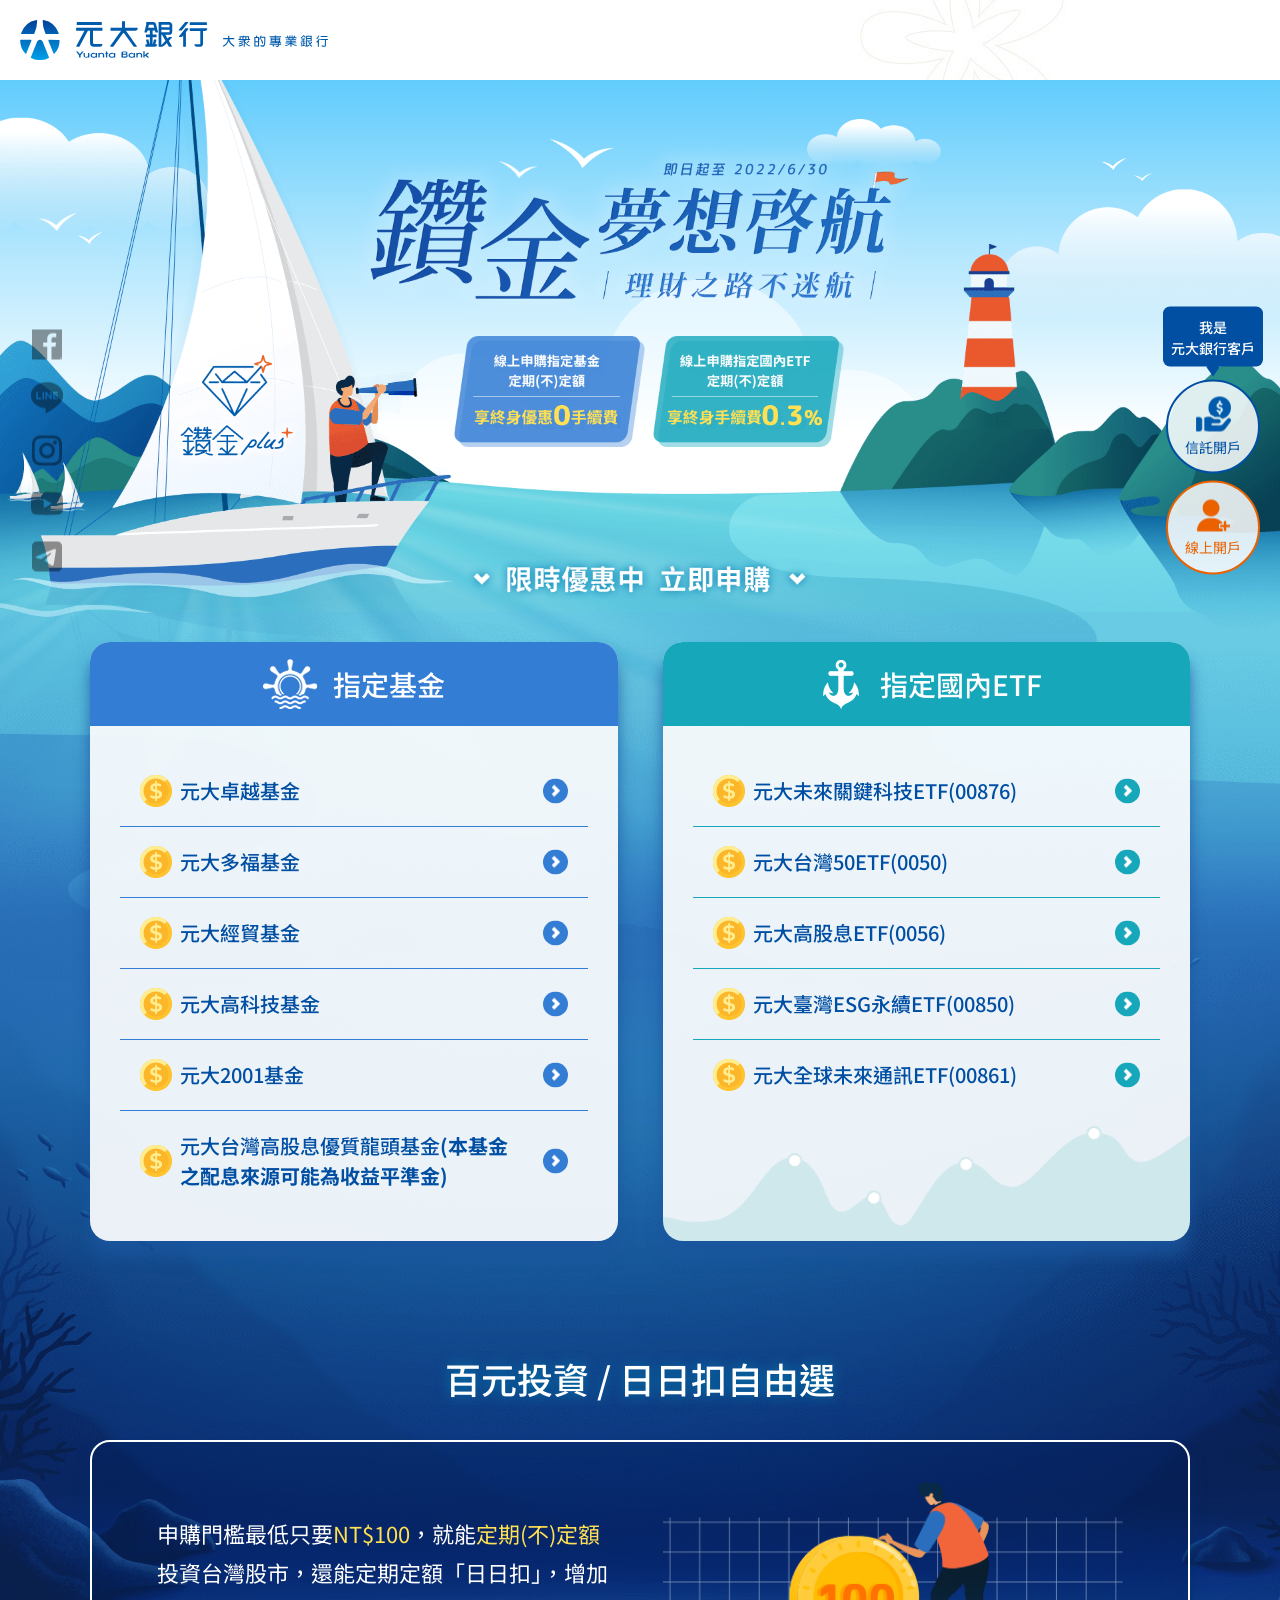
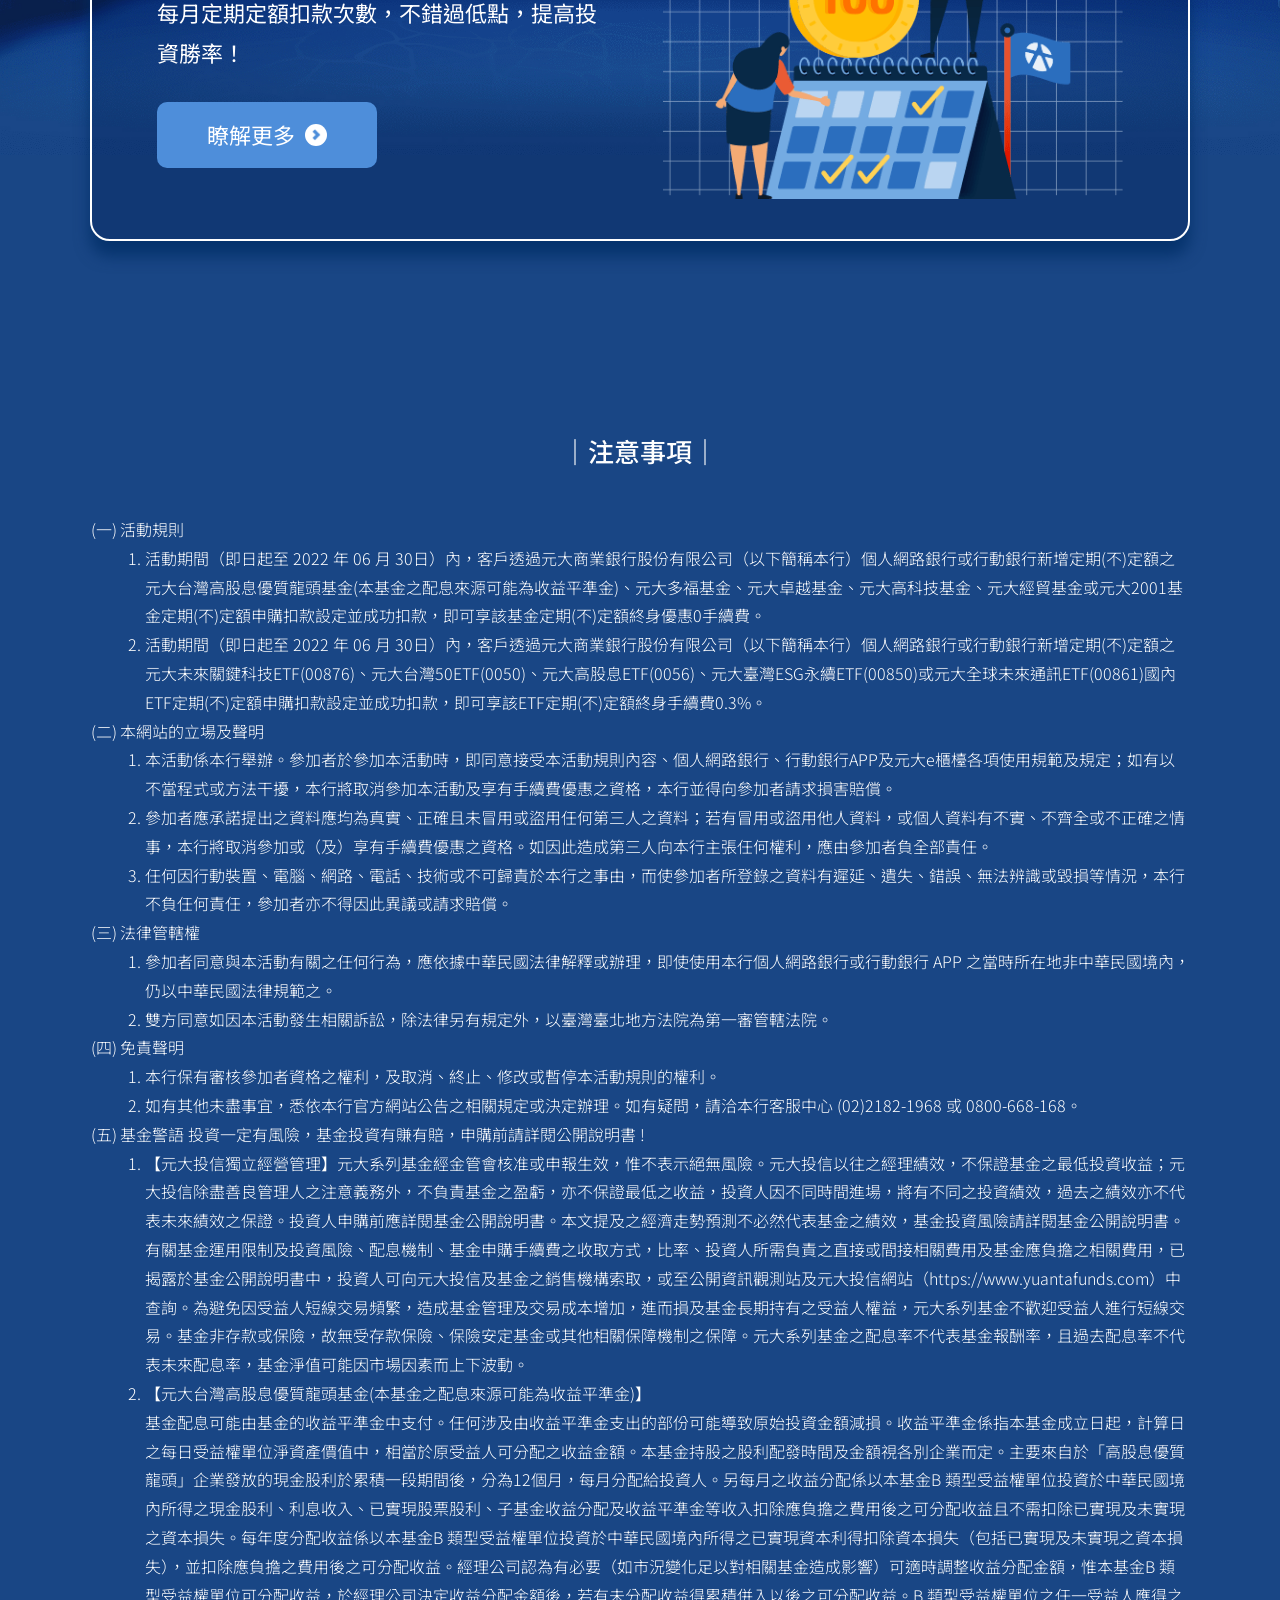
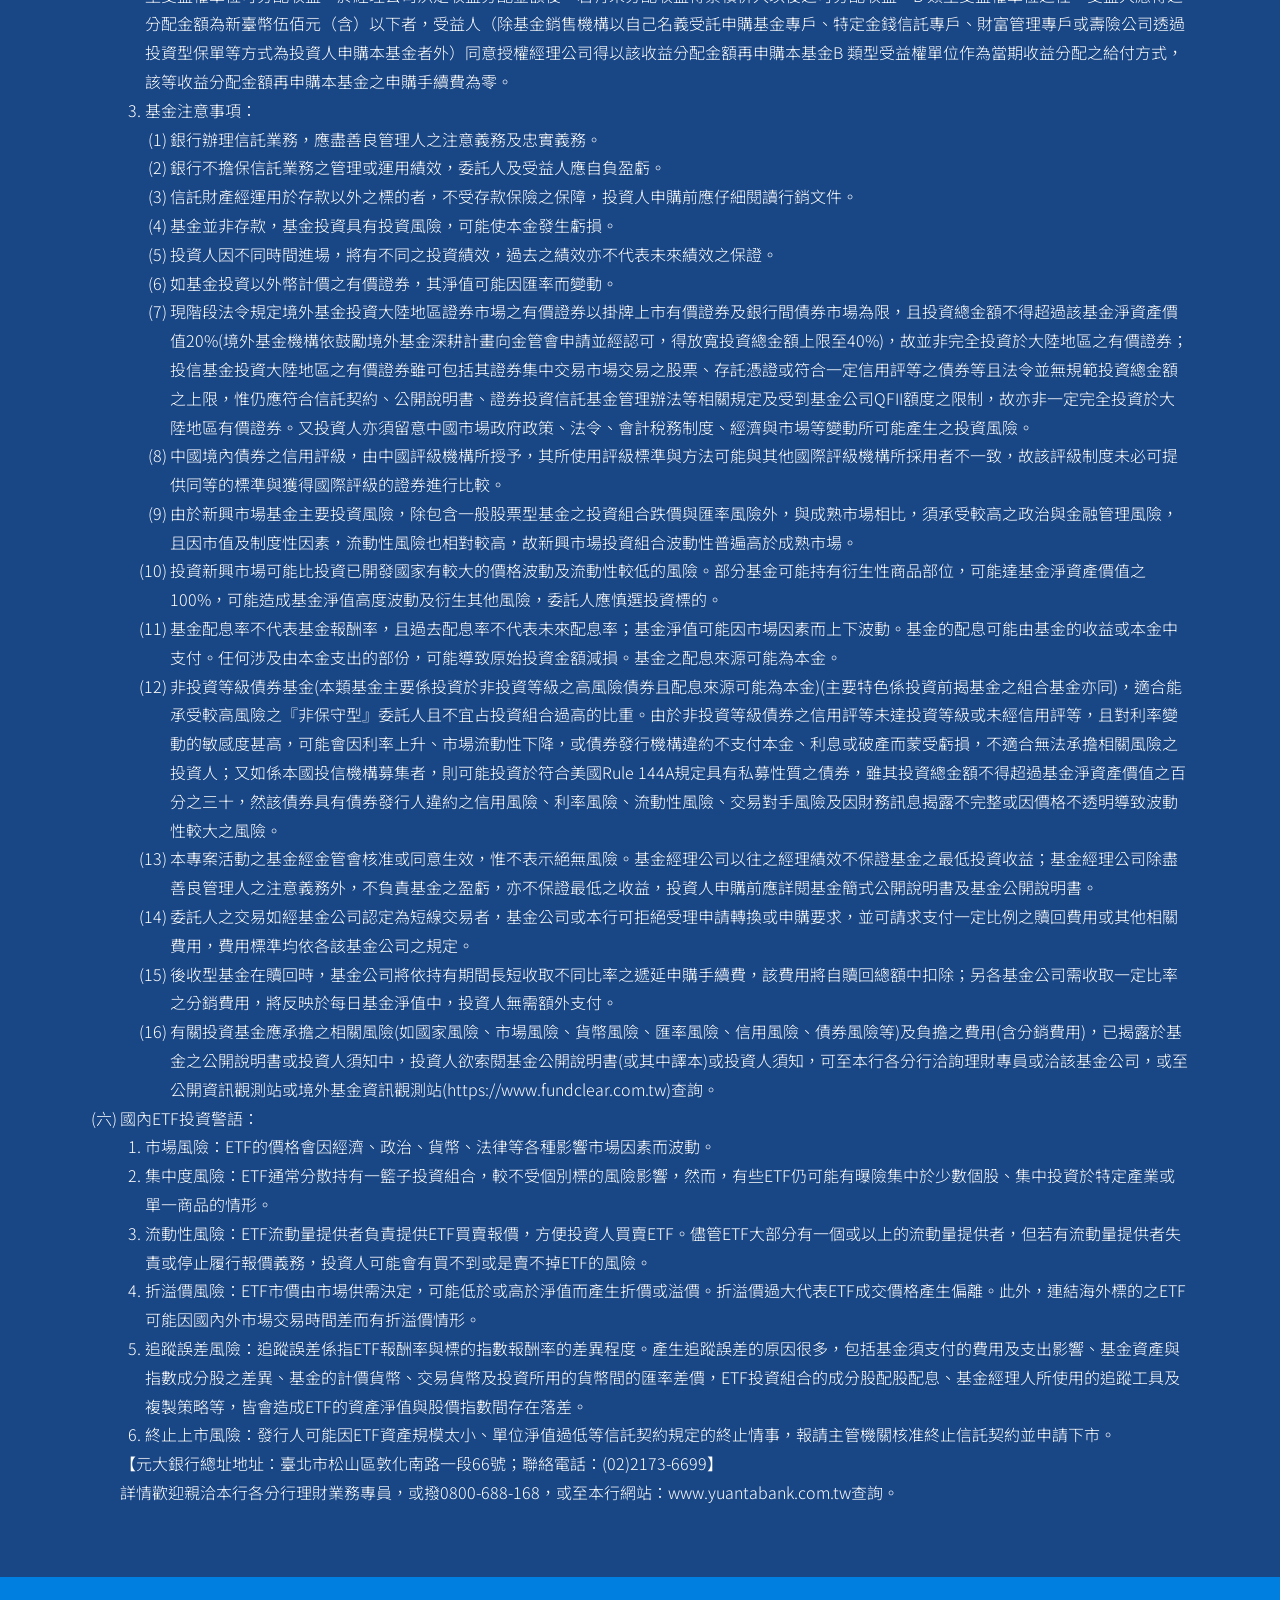
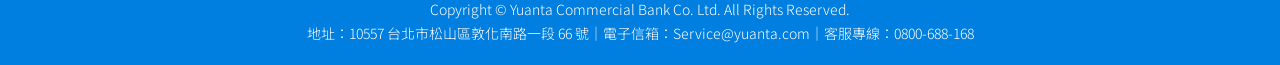
==== commit 05a6d2a1: "夢想啟航 0409" ====
--- a/dreamSetSail/index.html
+++ b/dreamSetSail/index.html
@@ -14,7 +14,7 @@
     <meta property="og:title" content="元大銀行｜鑽金夢想啟航">
     <meta property="og:site_name" content="元大銀行">
     <meta property="og:url" content="https://www.yuantabank.com.tw/bankwebIMG/event/Bank_Act2021/fundsp/index.html">
-    <meta property="og:description" content="即日起至2022/6/30，線上申購指定國內ETF定期(不)定額享3折手續費優惠。">
+    <meta property="og:description" content="即日起至2022/6/30，線上申購指定國內ETF定期(不)定額享終身手續費0.3%。">
     <meta property="og:type" content="website">
     <link rel="image_src" href="https://www.yuantabank.com.tw/bankwebIMG/event/Bank_Act2021/fundsp/content/images/fb.jpg">
     <meta property="og:image" content="https://www.yuantabank.com.tw/bankwebIMG/event/Bank_Act2021/fundsp/content/images/fb.jpg">
@@ -142,11 +142,11 @@
                         <p>指定國內ETF</p>
                     </div>
                     <div class="linkList-content">
+                        <a href="https://ebank.yuantabank.com.tw/ib/" target="_blank" class="linkList-item" data-btn>元大未來關鍵科技ETF(00876)</a>
                         <a href="https://ebank.yuantabank.com.tw/ib/" target="_blank" class="linkList-item" data-btn>元大台灣50ETF(0050)</a>
                         <a href="https://ebank.yuantabank.com.tw/ib/" target="_blank" class="linkList-item" data-btn>元大高股息ETF(0056)</a>
-                        <a href="https://ebank.yuantabank.com.tw/ib/" target="_blank" class="linkList-item" data-btn>元大台灣ESG永續ETF(00850)</a>
+                        <a href="https://ebank.yuantabank.com.tw/ib/" target="_blank" class="linkList-item" data-btn>元大臺灣ESG永續ETF(00850)</a>
                         <a href="https://ebank.yuantabank.com.tw/ib/" target="_blank" class="linkList-item" data-btn>元大全球未來通訊ETF(00861)</a>
-                        <a href="https://ebank.yuantabank.com.tw/ib/" target="_blank" class="linkList-item" data-btn>元大未來關鍵科技ETF(00876)</a>
                     </div>
                 </div>
             </div>
@@ -171,13 +171,16 @@
             </div>
             <div class="notice-content">
                 <ol class="chinese">
-                    <li data-num="一">活動規則<br>
-                        活動期間（即日起至 2022 年 03 月 31日）內，客戶透過元大商業銀行股份有限公司（以下簡稱本行）個人網路銀行或行動銀行新增定期(不)定額之元大台灣高股息優質龍頭基金(本基金之配息來源可能為收益平準金) 、元大多福基金、元大卓越基金、元大高科技基金、元大經貿基金或元大2001基金定期(不)定額申購扣款設定並成功扣款，即可享該基金定期(不)定額手續費0%優惠。
+                    <li data-num="一">活動規則
+                        <ol>
+                            <li>活動期間（即日起至 2022 年 06 月 30日）內，客戶透過元大商業銀行股份有限公司（以下簡稱本行）個人網路銀行或行動銀行新增定期(不)定額之元大台灣高股息優質龍頭基金(本基金之配息來源可能為收益平準金)、元大多福基金、元大卓越基金、元大高科技基金、元大經貿基金或元大2001基金定期(不)定額申購扣款設定並成功扣款，即可享該基金定期(不)定額終身優惠0手續費。</li>
+                            <li>活動期間（即日起至 2022 年 06 月 30日）內，客戶透過元大商業銀行股份有限公司（以下簡稱本行）個人網路銀行或行動銀行新增定期(不)定額之元大未來關鍵科技ETF(00876)、元大台灣50ETF(0050)、元大高股息ETF(0056)、元大臺灣ESG永續ETF(00850)或元大全球未來通訊ETF(00861)國內ETF定期(不)定額申購扣款設定並成功扣款，即可享該ETF定期(不)定額終身手續費0.3%。</li>
+                        </ol>
                     </li>
                     <li data-num="二">本網站的立場及聲明
                         <ol>
-                            <li>本活動係本行舉辦。參加者於參加本活動時，即同意接受本活動規則內容、個人網路銀行、行動銀行APP及元大e櫃檯各項使用規範及規定；如有以不當程式或方法干擾，本行將取消參加本活動及享有手續費0%優惠之資格，本行並得向參加者請求損害賠償。</li>
-                            <li>參加者應承諾提出之資料應均為真實、正確且未冒用或盜用任何第三人之資料；若有冒用或盜用他人資料，或個人資料有不實、不齊全或不正確之情事，本行將取消參加或（及）享有手續費0%優惠之資格。如因此造成第三人向本行主張任何權利，應由參加者負全部責任。</li>
+                            <li>本活動係本行舉辦。參加者於參加本活動時，即同意接受本活動規則內容、個人網路銀行、行動銀行APP及元大e櫃檯各項使用規範及規定；如有以不當程式或方法干擾，本行將取消參加本活動及享有手續費優惠之資格，本行並得向參加者請求損害賠償。</li>
+                            <li>參加者應承諾提出之資料應均為真實、正確且未冒用或盜用任何第三人之資料；若有冒用或盜用他人資料，或個人資料有不實、不齊全或不正確之情事，本行將取消參加或（及）享有手續費優惠之資格。如因此造成第三人向本行主張任何權利，應由參加者負全部責任。</li>
                             <li>任何因行動裝置、電腦、網路、電話、技術或不可歸責於本行之事由，而使參加者所登錄之資料有遲延、遺失、錯誤、無法辨識或毀損等情況，本行不負任何責任，參加者亦不得因此異議或請求賠償。</li>
                         </ol>
                     </li>
@@ -193,11 +196,12 @@
                             <li>如有其他未盡事宜，悉依本行官方網站公告之相關規定或決定辦理。如有疑問，請洽本行客服中心 (02)2182-1968 或 0800-668-168。</li>
                         </ol>
                     </li>
-                    <li data-num="五">基金警語　投資一定有風險，基金投資有賺有賠，申購前請詳閱公開說明書 !
-                        <ol>
-                            <li>【元大投信獨立經營管理】元大系列基金經金管會核准或申報生效，惟不表示絕無風險。元大投信以往之經理績效，不保證基金之最低投資收益；元大投信除盡善良管理人之注意義務外，不負責基金之盈虧，亦不保證最低之收益，投資人因不同時間進場，將有不同之投資績效，過去之績效亦不代表未來績效之保證。投資人申購前應詳閱基金公開說明書。本文提及之經濟走勢預測不必然代表基金之績效，基金投資風險請詳閱基金公開說明書。有關基金運用限制及投資風險、配息機制、基金申購手續費之收取方式，比率、投資人所需負責之直接或間接相關費用及基金應負擔之相關費用，已揭露於基金公開說明書中，投資人可向元大投信及基金之銷售機構索取，或至公開資訊觀測站及元大投信網站（http://www.yuantafunds.com）中查詢。為避免因受益人短線交易頻繁，造成基金管理及交易成本增加，進而損及基金長期持有之受益人權益，元大系列基金不歡迎受益人進行短線交易。基金非存款或保險，故無受存款保險、保險安定基金或其他相關保障機制之保障。元大系列基金之配息率不代表基金報酬率，且過去配息率不代表未來配息率，基金淨值可能因市場因素而上下波動。</li>
-                            <li>【元大台灣高股息優質龍頭基金(本基金之配息來源可能為收益平準金)】
-                                基金配息可能由基金的收益平準金中支付。任何涉及由收益平準金支出的部份可能導致原始投資金額減損。收益平準金係指本基金成立日起，計算日之每日受益權單位淨資產價值中，相當於原受益人可分配之收益金額。本基金持股之股利配發時間及金額視各別企業而定。主要來自於「高股息優質龍頭」企業發放的現金股利於累積一段期間後，分為12個月，每月分配給投資人。另每月之收益分配係以本基金B 類型受益權單位投資於中華民國境內所得之現金股利、利息收入、已實現股票股利、子基金收益分配及收益平準金等收入扣除應負擔之費用後之可分配收益且不需扣除已實現及未實現之資本損失。每年度分配收益係以本基金B 類型受益權單位投資於中華民國境內所得之已實現資本利得扣除資本損失（包括已實現及未實現之資本損失），並扣除應負擔之費用後之可分配收益。經理公司認為有必要（如市況變化足以對相關基金造成影響）可適時調整收益分配金額，惟本基金B 類型受益權單位可分配收益，於經理公司決定收益分配金額後，若有未分配收益得累積併入以後之可分配收益。B 類型受益權單位之任一受益人應得之分配金額為新臺幣伍佰元（含）以下者，受益人（除基金銷售機構以自己名義受託申購基金專戶、特定金錢信託專戶、財富管理專戶或壽險公司透過投資型保單等方式為投資人申購本基金者外）同意授權經理公司得以該收益分配金額再申購本基金B 類型受益權單位作為當期收益分配之給付方式，該等收益分配金額再申購本基金之申購手續費為零。</li>
+                    <li data-num="五">基金警語 投資一定有風險，基金投資有賺有賠，申購前請詳閱公開說明書 !
+                        <ol>
+                            <li>【元大投信獨立經營管理】元大系列基金經金管會核准或申報生效，惟不表示絕無風險。元大投信以往之經理績效，不保證基金之最低投資收益；元大投信除盡善良管理人之注意義務外，不負責基金之盈虧，亦不保證最低之收益，投資人因不同時間進場，將有不同之投資績效，過去之績效亦不代表未來績效之保證。投資人申購前應詳閱基金公開說明書。本文提及之經濟走勢預測不必然代表基金之績效，基金投資風險請詳閱基金公開說明書。有關基金運用限制及投資風險、配息機制、基金申購手續費之收取方式，比率、投資人所需負責之直接或間接相關費用及基金應負擔之相關費用，已揭露於基金公開說明書中，投資人可向元大投信及基金之銷售機構索取，或至公開資訊觀測站及元大投信網站（https://www.yuantafunds.com）中查詢。為避免因受益人短線交易頻繁，造成基金管理及交易成本增加，進而損及基金長期持有之受益人權益，元大系列基金不歡迎受益人進行短線交易。基金非存款或保險，故無受存款保險、保險安定基金或其他相關保障機制之保障。元大系列基金之配息率不代表基金報酬率，且過去配息率不代表未來配息率，基金淨值可能因市場因素而上下波動。</li>
+                            <li>【元大台灣高股息優質龍頭基金(本基金之配息來源可能為收益平準金)】<br>
+                                基金配息可能由基金的收益平準金中支付。任何涉及由收益平準金支出的部份可能導致原始投資金額減損。收益平準金係指本基金成立日起，計算日之每日受益權單位淨資產價值中，相當於原受益人可分配之收益金額。本基金持股之股利配發時間及金額視各別企業而定。主要來自於「高股息優質龍頭」企業發放的現金股利於累積一段期間後，分為12個月，每月分配給投資人。另每月之收益分配係以本基金B 類型受益權單位投資於中華民國境內所得之現金股利、利息收入、已實現股票股利、子基金收益分配及收益平準金等收入扣除應負擔之費用後之可分配收益且不需扣除已實現及未實現之資本損失。每年度分配收益係以本基金B 類型受益權單位投資於中華民國境內所得之已實現資本利得扣除資本損失（包括已實現及未實現之資本損失），並扣除應負擔之費用後之可分配收益。經理公司認為有必要（如市況變化足以對相關基金造成影響）可適時調整收益分配金額，惟本基金B 類型受益權單位可分配收益，於經理公司決定收益分配金額後，若有未分配收益得累積併入以後之可分配收益。B 類型受益權單位之任一受益人應得之分配金額為新臺幣伍佰元（含）以下者，受益人（除基金銷售機構以自己名義受託申購基金專戶、特定金錢信託專戶、財富管理專戶或壽險公司透過投資型保單等方式為投資人申購本基金者外）同意授權經理公司得以該收益分配金額再申購本基金B 類型受益權單位作為當期收益分配之給付方式，該等收益分配金額再申購本基金之申購手續費為零。
+                            </li>
                             <li>基金注意事項：
                                 <ol class="decimal">
                                     <li>銀行辦理信託業務，應盡善良管理人之注意義務及忠實義務。</li>
@@ -211,16 +215,27 @@
                                     <li>由於新興市場基金主要投資風險，除包含一般股票型基金之投資組合跌價與匯率風險外，與成熟市場相比，須承受較高之政治與金融管理風險，且因市值及制度性因素，流動性風險也相對較高，故新興市場投資組合波動性普遍高於成熟市場。</li>
                                     <li>投資新興市場可能比投資已開發國家有較大的價格波動及流動性較低的風險。部分基金可能持有衍生性商品部位，可能達基金淨資產價值之100%，可能造成基金淨值高度波動及衍生其他風險，委託人應慎選投資標的。</li>
                                     <li>基金配息率不代表基金報酬率，且過去配息率不代表未來配息率；基金淨值可能因市場因素而上下波動。基金的配息可能由基金的收益或本金中支付。任何涉及由本金支出的部份，可能導致原始投資金額減損。基金之配息來源可能為本金。</li>
-                                    <li>高收益債券基金(本類基金主要係投資於非投資等級之高風險債券且配息來源可能為本金)(主要特色係投資前揭基金之組合基金亦同)，適合能承受較高風險之『非保守型』委託人且不宜占投資組合過高的比重。由於高收益債券之信用評等未達投資等級或未經信用評等，且對利率變動的敏感度甚高，可能會因利率上升、市場流動性下降，或債券發行機構違約不支付本金、利息或破產而蒙受虧損，不適合無法承擔相關風險之投資人；又如係本國投信機構募集者，則可能投資於符合美國Rule 144A規定具有私募性質之債券，雖其投資總金額不得超過基金淨資產價值之百分之三十，然該債券具有債券發行人違約之信用風險、利率風險、流動性風險、交易對手風險及因財務訊息揭露不完整或因價格不透明導致波動性較大之風險。</li>
+                                    <li>非投資等級債券基金(本類基金主要係投資於非投資等級之高風險債券且配息來源可能為本金)(主要特色係投資前揭基金之組合基金亦同)，適合能承受較高風險之『非保守型』委託人且不宜占投資組合過高的比重。由於非投資等級債券之信用評等未達投資等級或未經信用評等，且對利率變動的敏感度甚高，可能會因利率上升、市場流動性下降，或債券發行機構違約不支付本金、利息或破產而蒙受虧損，不適合無法承擔相關風險之投資人；又如係本國投信機構募集者，則可能投資於符合美國Rule 144A規定具有私募性質之債券，雖其投資總金額不得超過基金淨資產價值之百分之三十，然該債券具有債券發行人違約之信用風險、利率風險、流動性風險、交易對手風險及因財務訊息揭露不完整或因價格不透明導致波動性較大之風險。</li>
                                     <li>本專案活動之基金經金管會核准或同意生效，惟不表示絕無風險。基金經理公司以往之經理績效不保證基金之最低投資收益；基金經理公司除盡善良管理人之注意義務外，不負責基金之盈虧，亦不保證最低之收益，投資人申購前應詳閱基金簡式公開說明書及基金公開說明書。</li>
                                     <li>委託人之交易如經基金公司認定為短線交易者，基金公司或本行可拒絕受理申請轉換或申購要求，並可請求支付一定比例之贖回費用或其他相關費用，費用標準均依各該基金公司之規定。</li>
                                     <li>後收型基金在贖回時，基金公司將依持有期間長短收取不同比率之遞延申購手續費，該費用將自贖回總額中扣除；另各基金公司需收取一定比率之分銷費用，將反映於每日基金淨值中，投資人無需額外支付。</li>
-                                    <li>有關投資基金應承擔之相關風險(如國家風險、市場風險、貨幣風險、匯率風險、信用風險、債券風險等)及負擔之費用(含分銷費用)，已揭露於基金之公開說明書或投資人須知中，投資人欲索閱基金公開說明書(或其中譯本)或投資人須知，可至本行各分行洽詢理財專員或洽該基金公司，或至公開資訊觀測站或境外基金資訊觀測站(http://www.fundclear.com.tw)查詢。</li>
+                                    <li>有關投資基金應承擔之相關風險(如國家風險、市場風險、貨幣風險、匯率風險、信用風險、債券風險等)及負擔之費用(含分銷費用)，已揭露於基金之公開說明書或投資人須知中，投資人欲索閱基金公開說明書(或其中譯本)或投資人須知，可至本行各分行洽詢理財專員或洽該基金公司，或至公開資訊觀測站或境外基金資訊觀測站(https://www.fundclear.com.tw)查詢。</li>
                                 </ol>
-                                【元大銀行總址地址：臺北市松山區敦化南路一段66號；聯絡電話：(02)2173-6699】詳情歡迎親洽本行各分行理財業務專員，或撥0800-688-168，或至本行網站：www.yuantabank.com.tw查詢。
                             </li>
                         </ol>
                     </li>
+                    <li data-num="六">國內ETF投資警語：
+                        <ol>
+                            <li>市場風險：ETF的價格會因經濟、政治、貨幣、法律等各種影響市場因素而波動。</li>
+                            <li>集中度風險：ETF通常分散持有一籃子投資組合，較不受個別標的風險影響，然而，有些ETF仍可能有曝險集中於少數個股、集中投資於特定產業或單一商品的情形。</li>
+                            <li>流動性風險：ETF流動量提供者負責提供ETF買賣報價，方便投資人買賣ETF。儘管ETF大部分有一個或以上的流動量提供者，但若有流動量提供者失責或停止履行報價義務，投資人可能會有買不到或是賣不掉ETF的風險。</li>
+                            <li>折溢價風險：ETF市價由市場供需決定，可能低於或高於淨值而產生折價或溢價。折溢價過大代表ETF成交價格產生偏離。此外，連結海外標的之ETF可能因國內外市場交易時間差而有折溢價情形。</li>
+                            <li>追蹤誤差風險：追蹤誤差係指ETF報酬率與標的指數報酬率的差異程度。產生追蹤誤差的原因很多，包括基金須支付的費用及支出影響、基金資產與指數成分股之差異、基金的計價貨幣、交易貨幣及投資所用的貨幣間的匯率差價，ETF投資組合的成分股配股配息、基金經理人所使用的追蹤工具及複製策略等，皆會造成ETF的資產淨值與股價指數間存在落差。</li>
+                            <li>終止上市風險：發行人可能因ETF資產規模太小、單位淨值過低等信託契約規定的終止情事，報請主管機關核准終止信託契約並申請下市。</li>
+                        </ol>
+                    </li>
+                    【元大銀行總址地址：臺北市松山區敦化南路一段66號；聯絡電話：(02)2173-6699】<br>
+                    詳情歡迎親洽本行各分行理財業務專員，或撥0800-688-168，或至本行網站：www.yuantabank.com.tw查詢。
                 </ol>
             </div>
         </div>
--- a/dreamSetSail/content/css/main.min.css
+++ b/dreamSetSail/content/css/main.min.css
@@ -1 +1 @@
-body,html{font-family:"Noto Sans TC",sans-serif,Arial,"Microsoft JhengHei",Helvetica;font-size:22px;line-height:1.5;color:#333}@media only screen and (max-width:1023px){body,html{font-size:16px}}a,button{outline:0}::-moz-selection{background:#b3d4fc;text-shadow:none}::selection{background:#b3d4fc;text-shadow:none}hr{display:block;height:1px;border:0;border-top:1px solid #ccc;margin:1em 0;padding:0}audio,canvas,iframe,img,svg,video{vertical-align:middle}fieldset{border:0;margin:0;padding:0}textarea{resize:vertical}.browserupgrade{position:absolute;top:0;display:block;width:100%;margin:.2em 0;background:#ccc;padding:.2em 0}body,html{height:100%}.container{min-height:100%;overflow:hidden}.header{position:fixed;top:0;left:0;box-sizing:border-box;width:100%;padding:20px;background-image:url(../images/background/header.png);background-repeat:no-repeat;background-position:center right;background-color:#fff;z-index:100}@media only screen and (max-width:1023px){.header{padding:16px}}.logo{display:inline-block;width:308px}.logo img{width:100%}@media only screen and (max-width:1023px){.logo{width:203px}}.main{margin-top:80px}@media only screen and (max-width:1023px){.main{margin-top:59.5px}}.footer{box-sizing:border-box;padding:20px 12px;font-size:14px;font-weight:300;line-height:24px;text-align:center;color:#fff;background-color:#007fe0}@media only screen and (max-width:767px){.footer{padding-bottom:110px;text-align:left}}.mediaIcons{position:fixed;bottom:50%;left:20px;-webkit-transform:translateY(50%);transform:translateY(50%);margin:0;padding:0;z-index:20}.mediaIcons li{margin:20px 10px;list-style:none}.mediaIcons li a{display:block;width:33px;height:33px;background-position:center;background-size:100%;background-repeat:no-repeat;opacity:.4}.mediaIcons li a.facebook{background-image:url(../images/icon/social/facebook-bk.png)}.mediaIcons li a.line{background-image:url(../images/icon/social/line-bk.png)}.mediaIcons li a.instagram{background-image:url(../images/icon/social/instagram-bk.png)}.mediaIcons li a.youtube{background-image:url(../images/icon/social/youtube-bk.png)}.mediaIcons li a.telegram{background-image:url(../images/icon/social/telegram-bk.png)}@media only screen and (min-width:1024px){.mediaIcons li a:hover{opacity:1}.mediaIcons li a:hover.facebook{background-image:url(../images/icon/social/facebook-hover.png)}.mediaIcons li a:hover.line{background-image:url(../images/icon/social/line-hover.png)}.mediaIcons li a:hover.instagram{background-image:url(../images/icon/social/instagram-hover.png)}.mediaIcons li a:hover.youtube{background-image:url(../images/icon/social/youtube-hover.png)}.mediaIcons li a:hover.telegram{background-image:url(../images/icon/social/telegram-hover.png)}}@media only screen and (max-width:1023px){.mediaIcons{left:0}}@media only screen and (max-width:767px){.mediaIcons{bottom:0;left:0;-webkit-transform:none;transform:none;width:100%;padding:4px 0;text-align:center;background-color:rgba(0,159,232,.9)}.mediaIcons li{display:inline-block;vertical-align:middle;margin:6px}.mediaIcons li a{width:28px;height:28px;opacity:1}.mediaIcons li a.facebook{background-image:url(../images/icon/social/facebook-wt.svg)}.mediaIcons li a.line{background-image:url(../images/icon/social/line-wt.svg)}.mediaIcons li a.instagram{background-image:url(../images/icon/social/instagram-wt.svg)}.mediaIcons li a.youtube{background-image:url(../images/icon/social/youtube-wt.svg)}.mediaIcons li a.telegram{background-image:url(../images/icon/social/telegram-wt.svg)}}.tool{position:fixed;top:53%;right:20px;-webkit-transform:translateY(-50%);transform:translateY(-50%)}.tool-item{position:relative;display:-webkit-flex;display:flex;-webkit-flex-direction:column;flex-direction:column;-webkit-justify-content:center;justify-content:center;-webkit-align-items:center;align-items:center;width:90px;height:90px;font-size:14px;text-decoration:none;border-radius:50%;background-color:rgba(255,255,255,.85)}.tool-item img{width:35px;margin-bottom:5px}.tool-item img.mb{display:none}.tool-item.bu{color:#004fa3;border:solid 2px #004fa3}.tool-item.og{color:#eb6100;border:solid 2px #eb6100}.tool-item:hover{background-color:#fff}.tool-item+.tool-item{margin-top:7px}.tool-note{position:absolute;bottom:100%;left:50%;-webkit-transform:translate(-50%,-15px);transform:translate(-50%,-15px);box-sizing:border-box;width:100px;padding:8px;font-size:14px;font-weight:500;text-align:center;color:#fff;border-radius:7px;background-color:#004fa3;pointer-events:none}.tool-note::after{content:'';position:absolute;top:100%;left:50%;-webkit-transform:translateX(-50%);transform:translateX(-50%);border-style:solid;border-width:10px 7.5px 0 7.5px;border-color:#004fa3 transparent transparent transparent}@media only screen and (max-width:1023px){.tool-item{width:70px;height:70px;font-size:12px}.tool-item img{width:25px;margin-bottom:3px}.tool-note{width:90px;padding:5px;font-size:12px}.tool-note::after{border-width:8px 6px 0 6px}}@media only screen and (max-width:767px){.tool{top:auto;right:0;bottom:48px;left:0;display:-webkit-flex;display:flex;-webkit-transform:none;transform:none}.tool-item{-webkit-flex-direction:row;flex-direction:row;-webkit-flex:0 0 auto;flex:0 0 auto;box-sizing:border-box;height:auto;font-size:14px;border-radius:0}.tool-item+.tool-item{margin-top:0}.tool-item img{width:23px;margin-bottom:0;margin-right:10px}.tool-item img.pc{display:none}.tool-item img.mb{display:block}.tool-item.bu{width:calc(50% - 30px);padding-left:15px;color:#fff;border:none;background-image:linear-gradient(to top,#4a7fcc,#003c7b)}.tool-item.og{width:calc(50% - 45px);color:#fff;border:none;background-image:linear-gradient(to top,#ff6900,#af2500)}.tool-note{position:relative;bottom:auto;left:auto;width:auto;padding:4px 4px 4px 15px;font-size:14px;color:#004fa3;border-radius:0;background-color:#fff;-webkit-transform:none;transform:none;z-index:1}.tool-note::after{top:50%;left:100%;-webkit-transform:translateY(-50%);transform:translateY(-50%);border-width:25px 0 25px 15px;border-color:transparent transparent transparent #fff}.tool-item .tool-note{display:none}}@-webkit-keyframes move{0%{-webkit-transform:translateX(-3%);transform:translateX(-3%)}100%{-webkit-transform:translateX(3%);transform:translateX(3%)}}@keyframes move{0%{-webkit-transform:translateX(-3%);transform:translateX(-3%)}100%{-webkit-transform:translateX(3%);transform:translateX(3%)}}@-webkit-keyframes float{0%{-webkit-transform:translateY(0);transform:translateY(0)}100%{-webkit-transform:translateY(5px);transform:translateY(5px)}}@keyframes float{0%{-webkit-transform:translateY(0);transform:translateY(0)}100%{-webkit-transform:translateY(5px);transform:translateY(5px)}}@-webkit-keyframes seagull{0%{-webkit-transform:translateY(0);transform:translateY(0)}100%{-webkit-transform:translateY(5px) rotate(2deg);transform:translateY(5px) rotate(2deg)}}@keyframes seagull{0%{-webkit-transform:translateY(0);transform:translateY(0)}100%{-webkit-transform:translateY(5px) rotate(2deg);transform:translateY(5px) rotate(2deg)}}@-webkit-keyframes jump{0%{-webkit-transform:translateY(0);transform:translateY(0)}100%{-webkit-transform:translateY(10px);transform:translateY(10px)}}@keyframes jump{0%{-webkit-transform:translateY(0);transform:translateY(0)}100%{-webkit-transform:translateY(10px);transform:translateY(10px)}}.banner{position:relative;padding-bottom:41.6%;background-image:linear-gradient(to top,#fff 33%,#b7e8fe 66%,#61ccfc 100%)}.banner img{width:100%}.banner-action,.banner-box,.banner-cloud,.banner-sailboat,.banner-sea,.banner-seagull,.banner-title{position:absolute}.banner-cloud{top:7%;left:-8%;width:110%;-webkit-animation-name:float;animation-name:float;-webkit-animation-iteration-count:infinite;animation-iteration-count:infinite;-webkit-animation-duration:1s;animation-duration:1s;-webkit-animation-timing-function:linear;animation-timing-function:linear;-webkit-animation-direction:alternate;animation-direction:alternate}.banner-cloud img{-webkit-animation-name:move;animation-name:move;-webkit-animation-iteration-count:infinite;animation-iteration-count:infinite;-webkit-animation-duration:20s;animation-duration:20s;-webkit-animation-timing-function:linear;animation-timing-function:linear;-webkit-animation-direction:alternate;animation-direction:alternate}.banner-sea{bottom:0;left:0;width:100%}.banner-sailboat{top:-16%;left:-5%;width:41.25%;-webkit-animation-name:float;animation-name:float;-webkit-animation-iteration-count:infinite;animation-iteration-count:infinite;-webkit-animation-duration:.5s;animation-duration:.5s;-webkit-animation-timing-function:linear;animation-timing-function:linear;-webkit-animation-direction:alternate;animation-direction:alternate}.banner-sailboat img{-webkit-animation-name:move;animation-name:move;-webkit-animation-iteration-count:infinite;animation-iteration-count:infinite;-webkit-animation-duration:5s;animation-duration:5s;-webkit-animation-delay:-5s;animation-delay:-5s;-webkit-animation-timing-function:ease-in-out;animation-timing-function:ease-in-out;-webkit-animation-direction:alternate;animation-direction:alternate}.banner-title{top:10%;left:50%;-webkit-transform:translateX(-50%);transform:translateX(-50%);width:46.7%}.banner-box{top:48%;width:12.3%}.banner-box.left{left:36.5%}.banner-box.right{left:50.5%}.banner-seagull img{-webkit-animation-name:seagull;animation-name:seagull;-webkit-animation-iteration-count:infinite;animation-iteration-count:infinite;-webkit-animation-duration:1.5s;animation-duration:1.5s;-webkit-animation-timing-function:ease-in-out;animation-timing-function:ease-in-out;-webkit-animation-direction:alternate;animation-direction:alternate}.banner-seagull.centerLg{top:10%;left:43%;width:5%}.banner-seagull.centerLg img{-webkit-animation-delay:-.8s;animation-delay:-.8s}.banner-seagull.centerSm{top:13%;left:39%;width:3%}.banner-seagull.leftLg{top:23%;left:3%;width:3%;-webkit-transform:rotateY(180deg);transform:rotateY(180deg)}.banner-seagull.leftSm{top:26%;left:6%;width:2%;-webkit-transform:rotateY(180deg);transform:rotateY(180deg)}.banner-seagull.leftSm img{-webkit-animation-delay:-.5s;animation-delay:-.5s}.banner-seagull.rightLg{top:12%;right:12%;width:2%;-webkit-transform:rotateY(180deg);transform:rotateY(180deg)}.banner-seagull.rightLg img{-webkit-animation-delay:-1s;animation-delay:-1s}.banner-seagull.rightSm{top:14.5%;right:10%;width:1.5%;-webkit-transform:rotateY(180deg);transform:rotateY(180deg)}.banner-action{bottom:2%;left:50%;-webkit-transform:translateX(-50%);transform:translateX(-50%);width:25.3%;min-width:350px}.banner-action img{-webkit-transform-origin:bottom;transform-origin:bottom;-webkit-animation-name:jump;animation-name:jump;-webkit-animation-iteration-count:infinite;animation-iteration-count:infinite;-webkit-animation-duration:.7s;animation-duration:.7s;-webkit-animation-timing-function:ease-in-out;animation-timing-function:ease-in-out;-webkit-animation-direction:alternate;animation-direction:alternate}@media only screen and (max-width:1023px){.banner{margin-bottom:-32%;padding-bottom:186.8%;background-image:linear-gradient(to top,#2666b5,#fff 34%,#b7e8fe 77%,#61ccfc 100%)}.banner-cloud{top:30%;left:auto;right:-8%;width:250%}.banner-sailboat{top:23%;left:-30%;width:83%}.banner-title{top:5%;left:51%;width:94%}.banner-box{width:60%}.banner-box.left{top:36%;left:32%}.banner-box.right{top:24%;left:32%}.banner-seagull.centerLg{top:3%;left:39%;width:12%}.banner-seagull.centerSm{top:5%;left:29%;width:10%}.banner-seagull.leftLg,.banner-seagull.leftSm,.banner-seagull.rightLg,.banner-seagull.rightSm{display:none}.banner-action{bottom:20%;width:80%;max-width:400px;min-width:auto}}.btn{position:relative;box-sizing:border-box;display:block;width:220px;margin-top:30px;padding:13px 50px;color:#fff;text-decoration:none;border-radius:10px;background-color:#4e8eda;cursor:pointer;transition:.3s}.btn::after{content:'';position:absolute;top:50%;right:50px;-webkit-transform:translateY(-50%);transform:translateY(-50%);display:block;width:22px;height:22px;border-radius:50%;background-color:#fff;background-image:url(./../images/icon/arrow-bu.png);background-repeat:no-repeat;background-size:12px;background-position:center;transition:.3s}.btn:hover{color:#4e8eda;background-color:#fff}.btn:hover::after{background-color:#4e8eda;background-image:url(./../images/icon/arrow.png)}@media only screen and (max-width:1023px){.btn{width:155px;margin:auto;margin-top:25px;padding:10px 30px}.btn::after{right:30px;width:20px;height:20px;background-size:10px}}.content{background-color:#194685;background-image:url(./../images/background/content.jpg);background-repeat:no-repeat;background-size:100%}@media only screen and (max-width:1023px){.content{background-color:#2666b5;background-image:url(./../images/background/content-mb.jpg);background-position:bottom}}.wrap{position:relative;box-sizing:border-box;max-width:1160px;margin:0 auto;padding:30px;padding-bottom:70px}@media only screen and (max-width:1023px){.wrap{max-width:660px;padding:0 30px;padding-bottom:50px}}.grid{display:-webkit-flex;display:flex}.grid-item{-webkit-flex:1;flex:1}.grid-item>img{width:100%}.grid-item+.grid-item{margin-left:45px}.info .grid{-webkit-align-items:center;align-items:center}.info .grid-item.pic{-webkit-order:2;order:2;margin-left:45px}.info .grid-item.text{-webkit-order:1;order:1;margin-left:0}@media only screen and (max-width:1023px){.grid{display:block}.grid-item>img{max-width:350px}.grid-item+.grid-item{margin-left:0;margin-top:20px}.info .grid-item.pic{text-align:center;margin-left:0}.info .grid-item.text{margin-top:30px}}.linkList{height:100%;border-radius:20px;box-shadow:0 15px 15px 0 rgba(26,85,158,.8);background-color:rgba(247,250,252,.95);overflow:hidden}.linkList-head{display:-webkit-flex;display:flex;-webkit-justify-content:center;justify-content:center;-webkit-align-items:center;align-items:center;padding:17px;font-size:28px;font-weight:500;color:#fff;background-color:#347dd4}.linkList-head p{margin-left:15px}.linkList-content{padding:30px}.linkList-item{position:relative;display:block;padding:20px 60px;font-size:20px;font-weight:500;color:#004fa3;text-decoration:none}.linkList-item::before{content:'';position:absolute;top:50%;left:20px;-webkit-transform:translateY(-50%);transform:translateY(-50%);display:block;width:32px;height:32px;background-image:url(./../images/icon/coin.png);background-repeat:no-repeat;background-size:contain}.linkList-item::after{content:'';position:absolute;top:50%;right:20px;-webkit-transform:translateY(-50%);transform:translateY(-50%);display:block;width:25px;height:25px;border-radius:50%;background-color:#347dd4;background-image:url(./../images/icon/arrow.png);background-repeat:no-repeat;background-size:13px;background-position:center;transition:.3s}.linkList-item:hover::after{-webkit-transform:translate(15px,-50%);transform:translate(15px,-50%)}.linkList-item+.linkList-item{border-top:1px solid #347dd4}.linkList.gn{background-image:url(./../images/background/line.png);background-repeat:no-repeat;background-size:100%;background-position:bottom}.linkList.gn .linkList-head{background-color:#17a7bb}.linkList.gn .linkList-item::after{background-color:#17a7bb}.linkList.gn .linkList-item+.linkList-item{border-color:#17a7bb}@media only screen and (max-width:1279px){.linkList-head{padding:15px;font-size:24px}.linkList-head img{width:45px}.linkList-content{padding:20px}.linkList-item{padding:17px 60px}}@media only screen and (max-width:1023px){.linkList{border-radius:15px}.linkList-head{padding:12px;font-size:20px}.linkList-head img{width:36px}.linkList-head p{margin-left:10px}.linkList-content{padding:10px 15px}.linkList-item{padding:12px 30px 12px 35px;font-size:16px}.linkList-item::before{left:7px;width:20px;height:20px}.linkList-item::after{right:7px;width:16px;height:16px;background-size:8px}.linkList.gn{padding-bottom:50px}}.info{margin-top:110px}.info-title{margin-bottom:35px;font-size:36px;font-weight:500;text-align:center;color:#fff;text-shadow:0 0 13px #017db0}.info-content{padding:40px 65px;color:#fff;line-height:1.8;border-radius:20px;box-shadow:0 15px 15px 0 rgba(0,46,102,.8);border:solid 2px #fff;background-color:rgba(0,28,79,.3)}.info-content span{color:#ffe153}@media only screen and (max-width:1023px){.info{margin-top:50px}.info-title{margin-bottom:20px;font-size:27px}.info-content{padding:20px 30px 30px;border-radius:15px;border:solid 1px #fff}}.notice{margin-top:190px}.notice-title{margin-bottom:45px;font-size:26px;font-weight:500;text-align:center;color:#fff}.notice-content{font-size:16px;font-weight:300;line-height:1.6;color:#fff}@media only screen and (max-width:1023px){.notice{margin-top:70px}.notice-title{margin-bottom:20px;font-size:22px}.notice-content{font-size:14px}}ol{margin:0;padding-left:25px;line-height:1.8}ol.chinese{padding-left:30px;list-style-type:none}ol.chinese>li{position:relative}ol.chinese>li::before{content:"(" attr(data-num) ")";position:absolute;top:0;left:-3px;-webkit-transform:translateX(-100%);transform:translateX(-100%)}ol.decimal{list-style-type:none}ol.decimal>li{position:relative;counter-increment:decimal}ol.decimal>li::before{content:"(" counter(decimal,decimal) ")";position:absolute;top:0;left:-3px;-webkit-transform:translateX(-100%);transform:translateX(-100%)}@media only screen and (max-width:767px){ol{padding-left:20px}ol.chinese{padding-left:25px}}h1,h2,h3,h4,h5,h6{margin:0;font-size:1em}p{margin:0}.bold{font-weight:700}@media only screen and (min-width:1024px){.mobileOnly{display:none}}@media only screen and (max-width:1023px){.desktopOnly{display:none}}+body,html{font-family:"Noto Sans TC",sans-serif,Arial,"Microsoft JhengHei",Helvetica;font-size:22px;line-height:1.5;color:#333}@media only screen and (max-width:1023px){body,html{font-size:16px}}a,button{outline:0}::-moz-selection{background:#b3d4fc;text-shadow:none}::selection{background:#b3d4fc;text-shadow:none}hr{display:block;height:1px;border:0;border-top:1px solid #ccc;margin:1em 0;padding:0}audio,canvas,iframe,img,svg,video{vertical-align:middle}fieldset{border:0;margin:0;padding:0}textarea{resize:vertical}.browserupgrade{position:absolute;top:0;display:block;width:100%;margin:.2em 0;background:#ccc;padding:.2em 0}body,html{height:100%}.container{min-height:100%;overflow:hidden}.header{position:fixed;top:0;left:0;box-sizing:border-box;width:100%;padding:20px;background-image:url(../images/background/header.png);background-repeat:no-repeat;background-position:center right;background-color:#fff;z-index:100}@media only screen and (max-width:1023px){.header{padding:16px}}.logo{display:inline-block;width:308px}.logo img{width:100%}@media only screen and (max-width:1023px){.logo{width:203px}}.main{margin-top:80px}@media only screen and (max-width:1023px){.main{margin-top:59.5px}}.footer{box-sizing:border-box;padding:20px 12px;font-size:14px;font-weight:300;line-height:24px;text-align:center;color:#fff;background-color:#007fe0}@media only screen and (max-width:767px){.footer{padding-bottom:110px;text-align:left}}.mediaIcons{position:fixed;bottom:50%;left:20px;-webkit-transform:translateY(50%);transform:translateY(50%);margin:0;padding:0;z-index:20}.mediaIcons li{margin:20px 10px;list-style:none}.mediaIcons li a{display:block;width:33px;height:33px;background-position:center;background-size:100%;background-repeat:no-repeat;opacity:.4}.mediaIcons li a.facebook{background-image:url(../images/icon/social/facebook-bk.png)}.mediaIcons li a.line{background-image:url(../images/icon/social/line-bk.png)}.mediaIcons li a.instagram{background-image:url(../images/icon/social/instagram-bk.png)}.mediaIcons li a.youtube{background-image:url(../images/icon/social/youtube-bk.png)}.mediaIcons li a.telegram{background-image:url(../images/icon/social/telegram-bk.png)}@media only screen and (min-width:1024px){.mediaIcons li a:hover{opacity:1}.mediaIcons li a:hover.facebook{background-image:url(../images/icon/social/facebook-hover.png)}.mediaIcons li a:hover.line{background-image:url(../images/icon/social/line-hover.png)}.mediaIcons li a:hover.instagram{background-image:url(../images/icon/social/instagram-hover.png)}.mediaIcons li a:hover.youtube{background-image:url(../images/icon/social/youtube-hover.png)}.mediaIcons li a:hover.telegram{background-image:url(../images/icon/social/telegram-hover.png)}}@media only screen and (max-width:1023px){.mediaIcons{left:0}}@media only screen and (max-width:767px){.mediaIcons{bottom:0;left:0;-webkit-transform:none;transform:none;width:100%;padding:4px 0;text-align:center;background-color:rgba(0,159,232,.9)}.mediaIcons li{display:inline-block;vertical-align:middle;margin:6px}.mediaIcons li a{width:28px;height:28px;opacity:1}.mediaIcons li a.facebook{background-image:url(../images/icon/social/facebook-wt.svg)}.mediaIcons li a.line{background-image:url(../images/icon/social/line-wt.svg)}.mediaIcons li a.instagram{background-image:url(../images/icon/social/instagram-wt.svg)}.mediaIcons li a.youtube{background-image:url(../images/icon/social/youtube-wt.svg)}.mediaIcons li a.telegram{background-image:url(../images/icon/social/telegram-wt.svg)}}.tool{position:fixed;top:53%;right:20px;-webkit-transform:translateY(-50%);transform:translateY(-50%)}.tool-item{position:relative;display:-webkit-flex;display:flex;-webkit-flex-direction:column;flex-direction:column;-webkit-justify-content:center;justify-content:center;-webkit-align-items:center;align-items:center;width:90px;height:90px;font-size:14px;text-decoration:none;border-radius:50%;background-color:rgba(255,255,255,.85)}.tool-item img{width:35px;margin-bottom:5px}.tool-item img.mb{display:none}.tool-item.bu{color:#004fa3;border:solid 2px #004fa3}.tool-item.og{color:#eb6100;border:solid 2px #eb6100}.tool-item:hover{background-color:#fff}.tool-item+.tool-item{margin-top:7px}.tool-note{position:absolute;bottom:100%;left:50%;-webkit-transform:translate(-50%,-15px);transform:translate(-50%,-15px);box-sizing:border-box;width:100px;padding:8px;font-size:14px;font-weight:500;text-align:center;color:#fff;border-radius:7px;background-color:#004fa3;pointer-events:none}.tool-note::after{content:'';position:absolute;top:100%;left:50%;-webkit-transform:translateX(-50%);transform:translateX(-50%);border-style:solid;border-width:10px 7.5px 0 7.5px;border-color:#004fa3 transparent transparent transparent}@media only screen and (max-width:1023px){.tool-item{width:70px;height:70px;font-size:12px}.tool-item img{width:25px;margin-bottom:3px}.tool-note{width:90px;padding:5px;font-size:12px}.tool-note::after{border-width:8px 6px 0 6px}}@media only screen and (max-width:767px){.tool{top:auto;right:0;bottom:48px;left:0;display:-webkit-flex;display:flex;-webkit-transform:none;transform:none}.tool-item{-webkit-flex-direction:row;flex-direction:row;-webkit-flex:0 0 auto;flex:0 0 auto;box-sizing:border-box;height:auto;font-size:14px;border-radius:0}.tool-item+.tool-item{margin-top:0}.tool-item img{width:23px;margin-bottom:0;margin-right:10px}.tool-item img.pc{display:none}.tool-item img.mb{display:block}.tool-item.bu{width:calc(50% - 30px);padding-left:15px;color:#fff;border:none;background-image:linear-gradient(to top,#4a7fcc,#003c7b)}.tool-item.og{width:calc(50% - 45px);color:#fff;border:none;background-image:linear-gradient(to top,#ff6900,#af2500)}.tool-note{position:relative;bottom:auto;left:auto;width:auto;padding:4px 4px 4px 15px;font-size:14px;color:#004fa3;border-radius:0;background-color:#fff;-webkit-transform:none;transform:none;z-index:1}.tool-note::after{top:50%;left:100%;-webkit-transform:translateY(-50%);transform:translateY(-50%);border-width:25px 0 25px 15px;border-color:transparent transparent transparent #fff}.tool-item .tool-note{display:none}}@-webkit-keyframes move{0%{-webkit-transform:translateX(-3%);transform:translateX(-3%)}100%{-webkit-transform:translateX(3%);transform:translateX(3%)}}@keyframes move{0%{-webkit-transform:translateX(-3%);transform:translateX(-3%)}100%{-webkit-transform:translateX(3%);transform:translateX(3%)}}@-webkit-keyframes float{0%{-webkit-transform:translateY(0);transform:translateY(0)}100%{-webkit-transform:translateY(5px);transform:translateY(5px)}}@keyframes float{0%{-webkit-transform:translateY(0);transform:translateY(0)}100%{-webkit-transform:translateY(5px);transform:translateY(5px)}}@-webkit-keyframes seagull{0%{-webkit-transform:translateY(0);transform:translateY(0)}100%{-webkit-transform:translateY(5px) rotate(2deg);transform:translateY(5px) rotate(2deg)}}@keyframes seagull{0%{-webkit-transform:translateY(0);transform:translateY(0)}100%{-webkit-transform:translateY(5px) rotate(2deg);transform:translateY(5px) rotate(2deg)}}@-webkit-keyframes jump{0%{-webkit-transform:translateY(0);transform:translateY(0)}100%{-webkit-transform:translateY(10px);transform:translateY(10px)}}@keyframes jump{0%{-webkit-transform:translateY(0);transform:translateY(0)}100%{-webkit-transform:translateY(10px);transform:translateY(10px)}}.banner{position:relative;padding-bottom:41.6%;background-image:linear-gradient(to top,#fff 33%,#b7e8fe 66%,#61ccfc 100%)}.banner img{width:100%}.banner-action,.banner-box,.banner-cloud,.banner-sailboat,.banner-sea,.banner-seagull,.banner-title{position:absolute}.banner-cloud{top:7%;left:-8%;width:110%;-webkit-animation-name:float;animation-name:float;-webkit-animation-iteration-count:infinite;animation-iteration-count:infinite;-webkit-animation-duration:1s;animation-duration:1s;-webkit-animation-timing-function:linear;animation-timing-function:linear;-webkit-animation-direction:alternate;animation-direction:alternate}.banner-cloud img{-webkit-animation-name:move;animation-name:move;-webkit-animation-iteration-count:infinite;animation-iteration-count:infinite;-webkit-animation-duration:20s;animation-duration:20s;-webkit-animation-timing-function:linear;animation-timing-function:linear;-webkit-animation-direction:alternate;animation-direction:alternate}.banner-sea{bottom:0;left:0;width:100%}.banner-sailboat{top:-16%;left:-5%;width:41.25%;-webkit-animation-name:float;animation-name:float;-webkit-animation-iteration-count:infinite;animation-iteration-count:infinite;-webkit-animation-duration:.5s;animation-duration:.5s;-webkit-animation-timing-function:linear;animation-timing-function:linear;-webkit-animation-direction:alternate;animation-direction:alternate}.banner-sailboat img{-webkit-animation-name:move;animation-name:move;-webkit-animation-iteration-count:infinite;animation-iteration-count:infinite;-webkit-animation-duration:5s;animation-duration:5s;-webkit-animation-delay:-5s;animation-delay:-5s;-webkit-animation-timing-function:ease-in-out;animation-timing-function:ease-in-out;-webkit-animation-direction:alternate;animation-direction:alternate}.banner-title{top:10%;left:50%;-webkit-transform:translateX(-50%);transform:translateX(-50%);width:46.7%}.banner-box{top:48%;width:14.9%}.banner-box.left{left:35.5%}.banner-box.right{left:51%}.banner-seagull img{-webkit-animation-name:seagull;animation-name:seagull;-webkit-animation-iteration-count:infinite;animation-iteration-count:infinite;-webkit-animation-duration:1.5s;animation-duration:1.5s;-webkit-animation-timing-function:ease-in-out;animation-timing-function:ease-in-out;-webkit-animation-direction:alternate;animation-direction:alternate}.banner-seagull.centerLg{top:10%;left:43%;width:5%}.banner-seagull.centerLg img{-webkit-animation-delay:-.8s;animation-delay:-.8s}.banner-seagull.centerSm{top:13%;left:39%;width:3%}.banner-seagull.leftLg{top:23%;left:3%;width:3%;-webkit-transform:rotateY(180deg);transform:rotateY(180deg)}.banner-seagull.leftSm{top:26%;left:6%;width:2%;-webkit-transform:rotateY(180deg);transform:rotateY(180deg)}.banner-seagull.leftSm img{-webkit-animation-delay:-.5s;animation-delay:-.5s}.banner-seagull.rightLg{top:12%;right:12%;width:2%;-webkit-transform:rotateY(180deg);transform:rotateY(180deg)}.banner-seagull.rightLg img{-webkit-animation-delay:-1s;animation-delay:-1s}.banner-seagull.rightSm{top:14.5%;right:10%;width:1.5%;-webkit-transform:rotateY(180deg);transform:rotateY(180deg)}.banner-action{bottom:2%;left:50%;-webkit-transform:translateX(-50%);transform:translateX(-50%);width:25.3%;min-width:350px}.banner-action img{-webkit-transform-origin:bottom;transform-origin:bottom;-webkit-animation-name:jump;animation-name:jump;-webkit-animation-iteration-count:infinite;animation-iteration-count:infinite;-webkit-animation-duration:.7s;animation-duration:.7s;-webkit-animation-timing-function:ease-in-out;animation-timing-function:ease-in-out;-webkit-animation-direction:alternate;animation-direction:alternate}@media only screen and (max-width:1023px){.banner{margin-bottom:-32%;padding-bottom:186.8%;background-image:linear-gradient(to top,#2666b5,#fff 34%,#b7e8fe 77%,#61ccfc 100%)}.banner-cloud{top:30%;left:auto;right:-8%;width:250%}.banner-sailboat{top:23%;left:-30%;width:83%}.banner-title{top:5%;left:51%;width:94%}.banner-box{width:60%}.banner-box.left{top:36%;left:32%}.banner-box.right{top:24%;left:32%}.banner-seagull.centerLg{top:3%;left:39%;width:12%}.banner-seagull.centerSm{top:5%;left:29%;width:10%}.banner-seagull.leftLg,.banner-seagull.leftSm,.banner-seagull.rightLg,.banner-seagull.rightSm{display:none}.banner-action{bottom:20%;width:80%;max-width:400px;min-width:auto}}.btn{position:relative;box-sizing:border-box;display:block;width:220px;margin-top:30px;padding:13px 50px;color:#fff;text-decoration:none;border-radius:10px;background-color:#4e8eda;cursor:pointer;transition:.3s}.btn::after{content:'';position:absolute;top:50%;right:50px;-webkit-transform:translateY(-50%);transform:translateY(-50%);display:block;width:22px;height:22px;border-radius:50%;background-color:#fff;background-image:url(./../images/icon/arrow-bu.png);background-repeat:no-repeat;background-size:12px;background-position:center;transition:.3s}.btn:hover{color:#4e8eda;background-color:#fff}.btn:hover::after{background-color:#4e8eda;background-image:url(./../images/icon/arrow.png)}@media only screen and (max-width:1023px){.btn{width:155px;margin:auto;margin-top:25px;padding:10px 30px}.btn::after{right:30px;width:20px;height:20px;background-size:10px}}.content{background-color:#194685;background-image:url(./../images/background/content.jpg);background-repeat:no-repeat;background-size:100%}@media only screen and (max-width:1023px){.content{background-color:#2666b5;background-image:url(./../images/background/content-mb.jpg);background-position:bottom}}.wrap{position:relative;box-sizing:border-box;max-width:1160px;margin:0 auto;padding:30px;padding-bottom:70px}@media only screen and (max-width:1023px){.wrap{max-width:660px;padding:0 30px;padding-bottom:50px}}.grid{display:-webkit-flex;display:flex}.grid-item{-webkit-flex:1;flex:1}.grid-item>img{width:100%}.grid-item+.grid-item{margin-left:45px}.info .grid{-webkit-align-items:center;align-items:center}.info .grid-item.pic{-webkit-order:2;order:2;margin-left:45px}.info .grid-item.text{-webkit-order:1;order:1;margin-left:0}@media only screen and (max-width:1023px){.grid{display:block}.grid-item>img{max-width:350px}.grid-item+.grid-item{margin-left:0;margin-top:20px}.info .grid-item.pic{text-align:center;margin-left:0}.info .grid-item.text{margin-top:30px}}.linkList{height:100%;border-radius:20px;box-shadow:0 15px 15px 0 rgba(26,85,158,.8);background-color:rgba(247,250,252,.95);overflow:hidden}.linkList-head{display:-webkit-flex;display:flex;-webkit-justify-content:center;justify-content:center;-webkit-align-items:center;align-items:center;padding:17px;font-size:28px;font-weight:500;color:#fff;background-color:#347dd4}.linkList-head p{margin-left:15px}.linkList-content{padding:30px}.linkList-item{position:relative;display:block;padding:20px 60px;font-size:20px;font-weight:500;color:#004fa3;text-decoration:none}.linkList-item::before{content:'';position:absolute;top:50%;left:20px;-webkit-transform:translateY(-50%);transform:translateY(-50%);display:block;width:32px;height:32px;background-image:url(./../images/icon/coin.png);background-repeat:no-repeat;background-size:contain}.linkList-item::after{content:'';position:absolute;top:50%;right:20px;-webkit-transform:translateY(-50%);transform:translateY(-50%);display:block;width:25px;height:25px;border-radius:50%;background-color:#347dd4;background-image:url(./../images/icon/arrow.png);background-repeat:no-repeat;background-size:13px;background-position:center;transition:.3s}.linkList-item:hover::after{-webkit-transform:translate(15px,-50%);transform:translate(15px,-50%)}.linkList-item+.linkList-item{border-top:1px solid #347dd4}.linkList.gn{background-image:url(./../images/background/line.png);background-repeat:no-repeat;background-size:100%;background-position:bottom}.linkList.gn .linkList-head{background-color:#17a7bb}.linkList.gn .linkList-item::after{background-color:#17a7bb}.linkList.gn .linkList-item+.linkList-item{border-color:#17a7bb}@media only screen and (max-width:1279px){.linkList-head{padding:15px;font-size:24px}.linkList-head img{width:45px}.linkList-content{padding:20px}.linkList-item{padding:17px 60px}}@media only screen and (max-width:1023px){.linkList{border-radius:15px}.linkList-head{padding:12px;font-size:20px}.linkList-head img{width:36px}.linkList-head p{margin-left:10px}.linkList-content{padding:10px 15px}.linkList-item{padding:12px 30px 12px 35px;font-size:16px}.linkList-item::before{left:7px;width:20px;height:20px}.linkList-item::after{right:7px;width:16px;height:16px;background-size:8px}.linkList.gn{padding-bottom:50px}}.info{margin-top:110px}.info-title{margin-bottom:35px;font-size:36px;font-weight:500;text-align:center;color:#fff;text-shadow:0 0 13px #017db0}.info-content{padding:40px 65px;color:#fff;line-height:1.8;border-radius:20px;box-shadow:0 15px 15px 0 rgba(0,46,102,.8);border:solid 2px #fff;background-color:rgba(0,28,79,.3)}.info-content span{color:#ffe153}@media only screen and (max-width:1023px){.info{margin-top:50px}.info-title{margin-bottom:20px;font-size:27px}.info-content{padding:20px 30px 30px;border-radius:15px;border:solid 1px #fff}}.notice{margin-top:190px}.notice-title{margin-bottom:45px;font-size:26px;font-weight:500;text-align:center;color:#fff}.notice-content{font-size:16px;font-weight:300;line-height:1.6;color:#fff}@media only screen and (max-width:1023px){.notice{margin-top:70px}.notice-title{margin-bottom:20px;font-size:22px}.notice-content{font-size:14px}}ol{margin:0;padding-left:25px;line-height:1.8}ol.chinese{padding-left:30px;list-style-type:none}ol.chinese>li{position:relative}ol.chinese>li::before{content:"(" attr(data-num) ")";position:absolute;top:0;left:-3px;-webkit-transform:translateX(-100%);transform:translateX(-100%)}ol.decimal{list-style-type:none}ol.decimal>li{position:relative;counter-increment:decimal}ol.decimal>li::before{content:"(" counter(decimal,decimal) ")";position:absolute;top:0;left:-3px;-webkit-transform:translateX(-100%);transform:translateX(-100%)}@media only screen and (max-width:767px){ol{padding-left:20px}ol.chinese{padding-left:25px}}h1,h2,h3,h4,h5,h6{margin:0;font-size:1em}p{margin:0}.bold{font-weight:700}@media only screen and (min-width:1024px){.mobileOnly{display:none}}@media only screen and (max-width:1023px){.desktopOnly{display:none}}
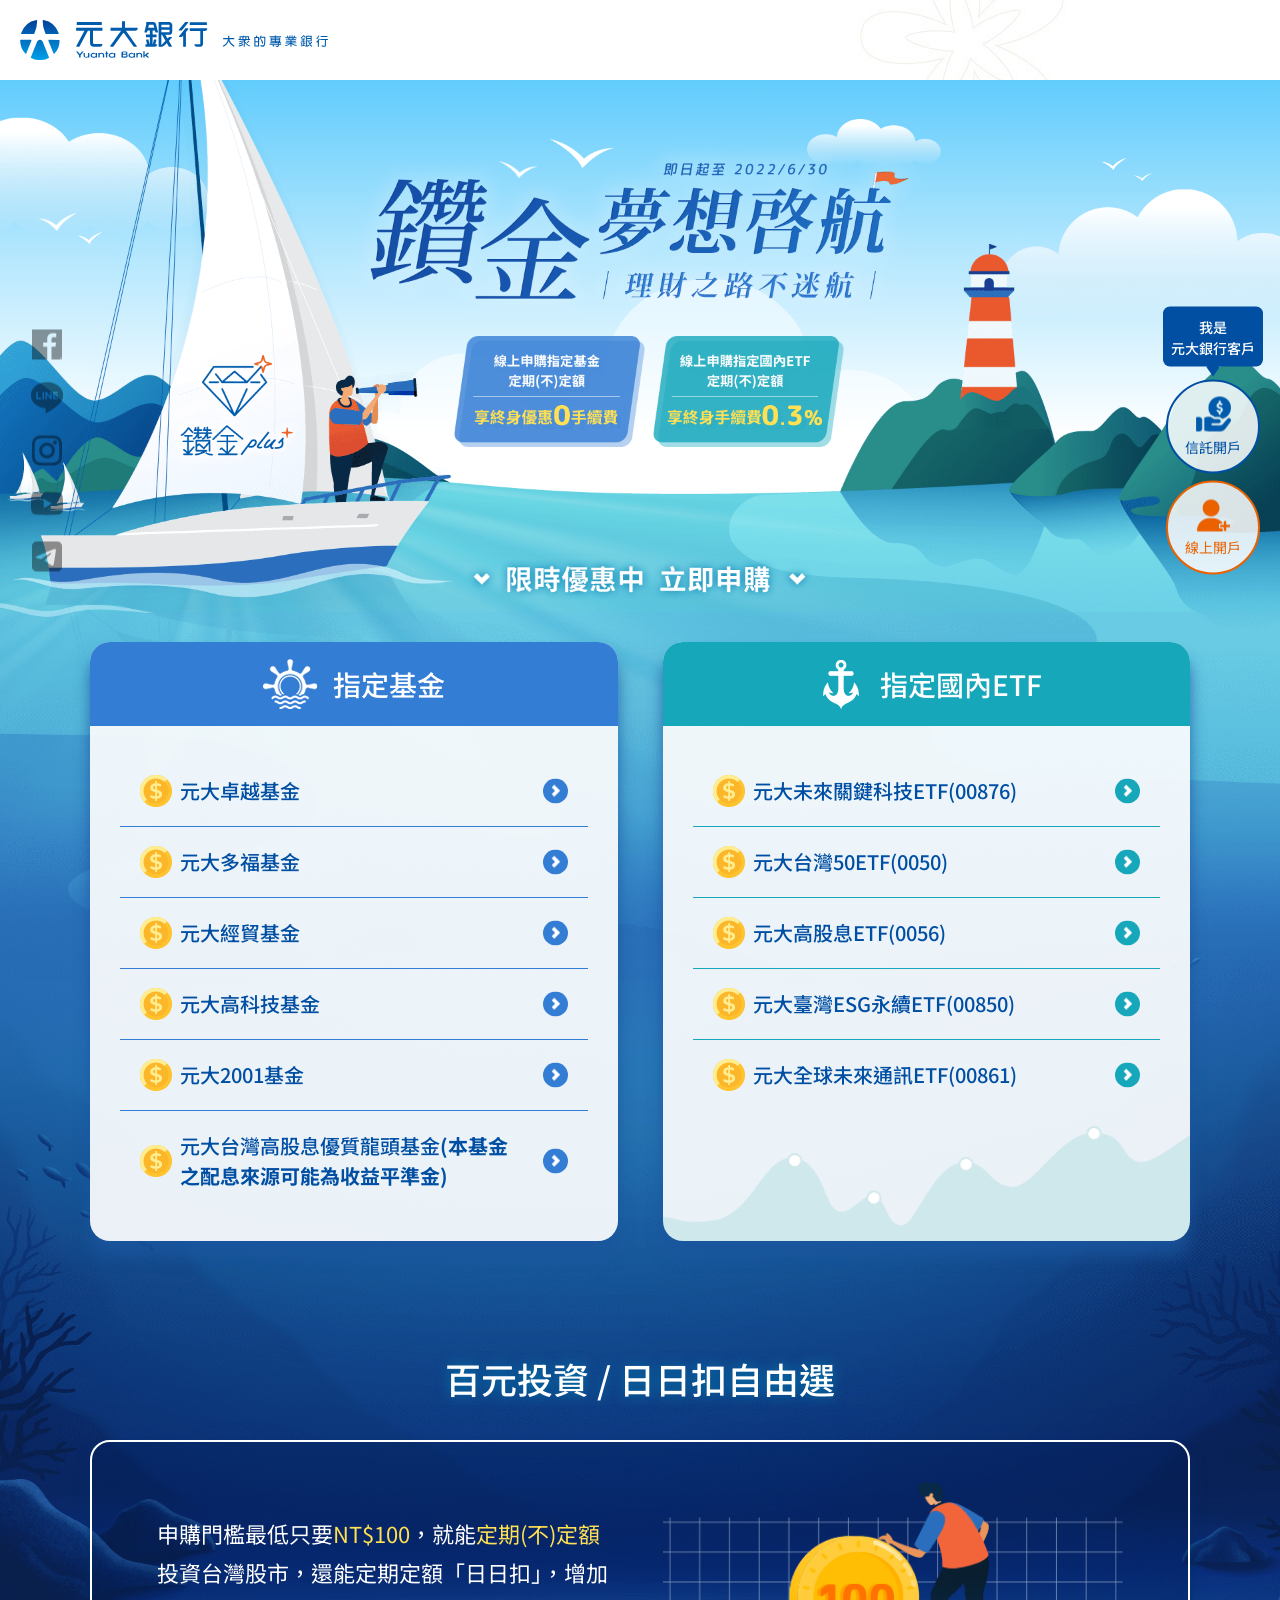
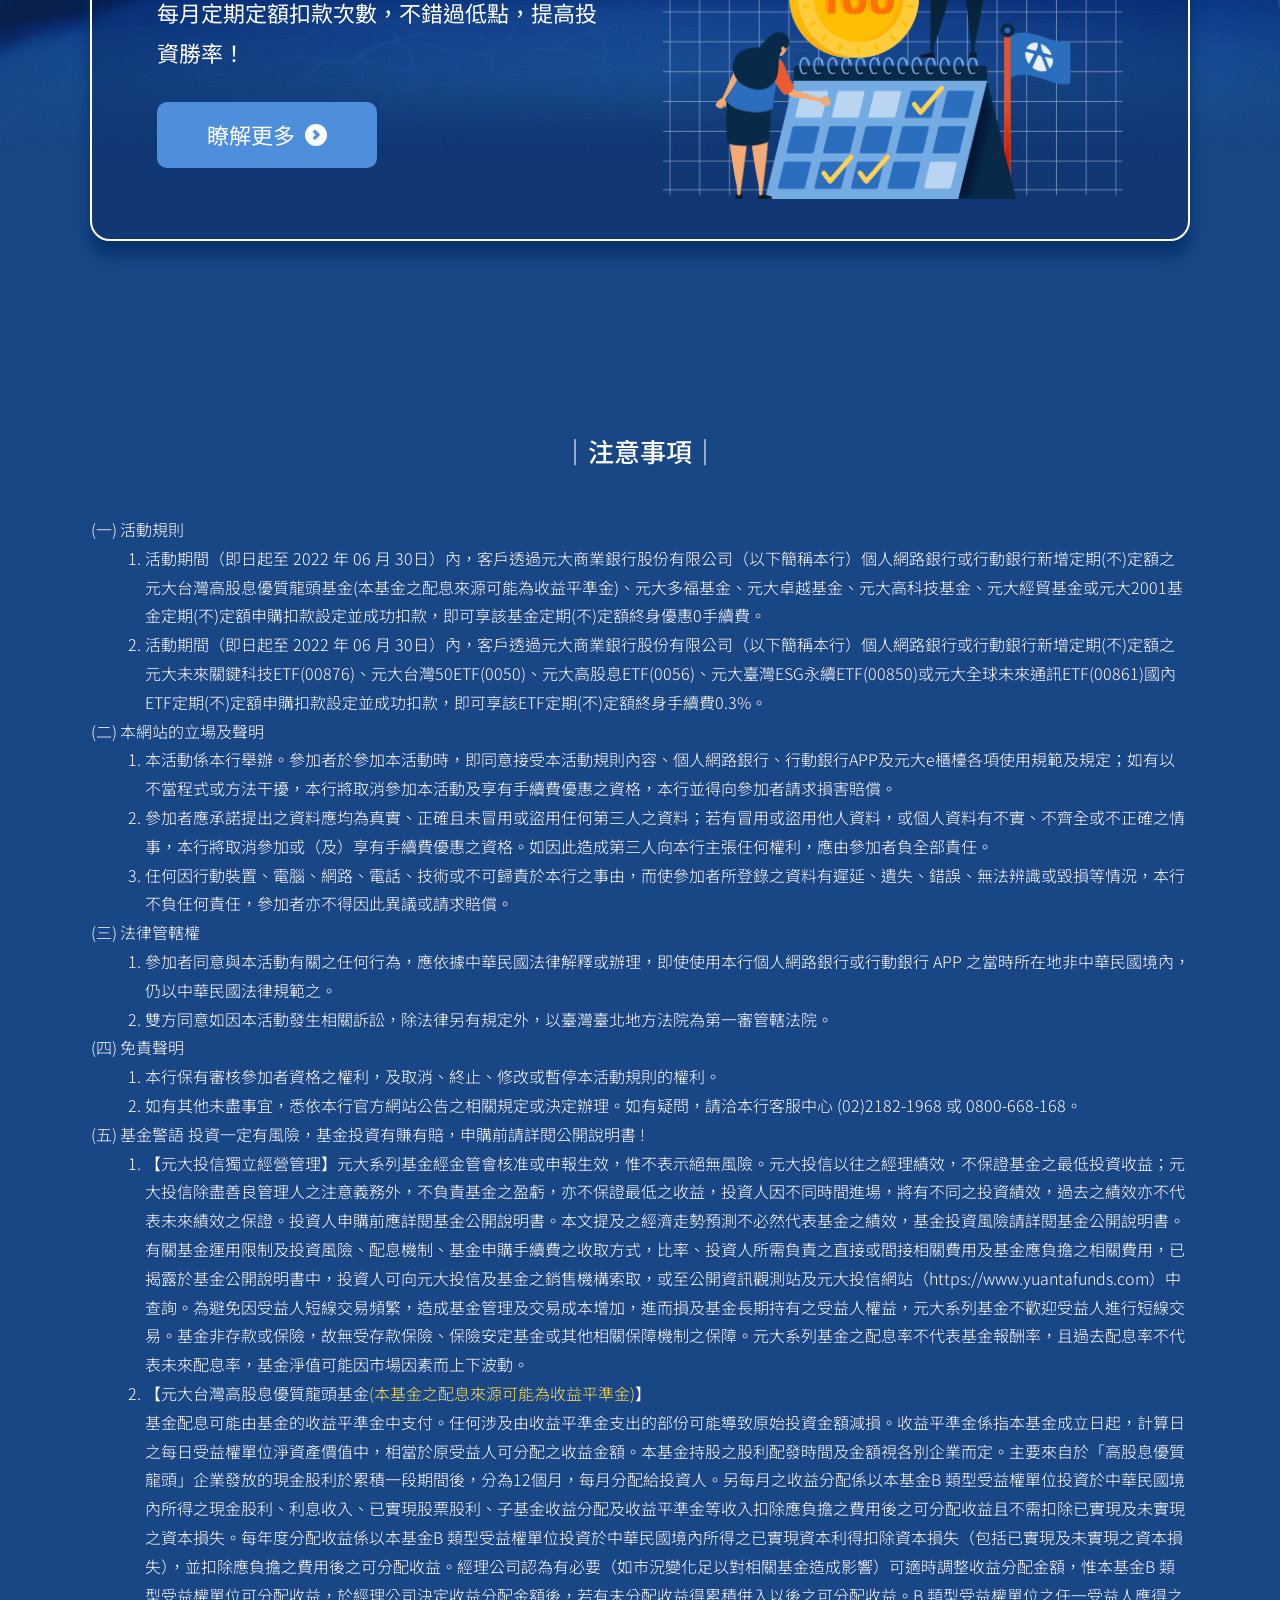
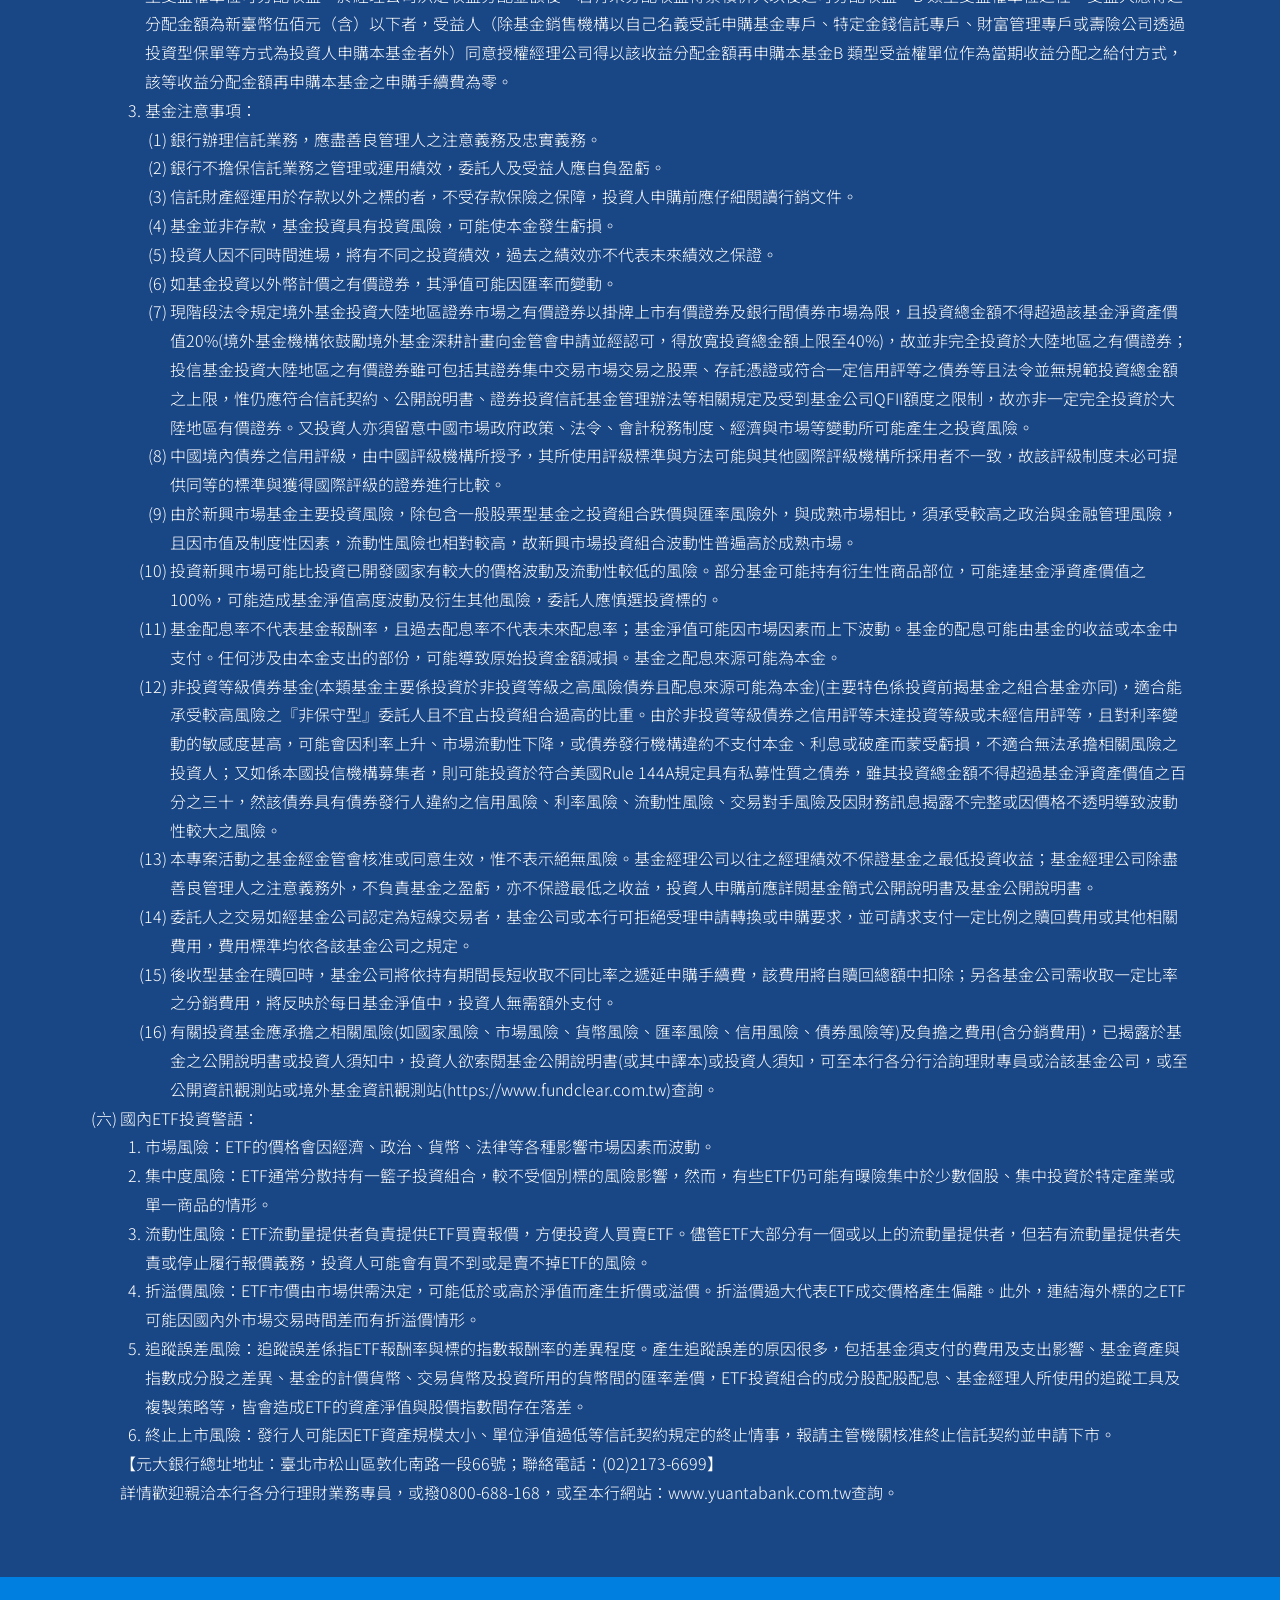
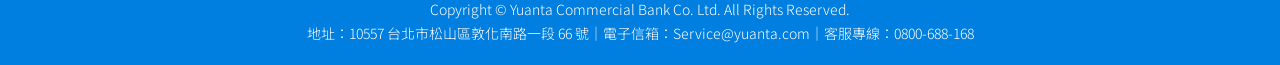
==== commit 9de90a96: "夢想啟航 0409" ====
--- a/dreamSetSail/index.html
+++ b/dreamSetSail/index.html
@@ -199,7 +199,7 @@
                     <li data-num="五">基金警語 投資一定有風險，基金投資有賺有賠，申購前請詳閱公開說明書 !
                         <ol>
                             <li>【元大投信獨立經營管理】元大系列基金經金管會核准或申報生效，惟不表示絕無風險。元大投信以往之經理績效，不保證基金之最低投資收益；元大投信除盡善良管理人之注意義務外，不負責基金之盈虧，亦不保證最低之收益，投資人因不同時間進場，將有不同之投資績效，過去之績效亦不代表未來績效之保證。投資人申購前應詳閱基金公開說明書。本文提及之經濟走勢預測不必然代表基金之績效，基金投資風險請詳閱基金公開說明書。有關基金運用限制及投資風險、配息機制、基金申購手續費之收取方式，比率、投資人所需負責之直接或間接相關費用及基金應負擔之相關費用，已揭露於基金公開說明書中，投資人可向元大投信及基金之銷售機構索取，或至公開資訊觀測站及元大投信網站（https://www.yuantafunds.com）中查詢。為避免因受益人短線交易頻繁，造成基金管理及交易成本增加，進而損及基金長期持有之受益人權益，元大系列基金不歡迎受益人進行短線交易。基金非存款或保險，故無受存款保險、保險安定基金或其他相關保障機制之保障。元大系列基金之配息率不代表基金報酬率，且過去配息率不代表未來配息率，基金淨值可能因市場因素而上下波動。</li>
-                            <li>【元大台灣高股息優質龍頭基金(本基金之配息來源可能為收益平準金)】<br>
+                            <li>【元大台灣高股息優質龍頭基金<span>(本基金之配息來源可能為收益平準金)</span>】<br>
                                 基金配息可能由基金的收益平準金中支付。任何涉及由收益平準金支出的部份可能導致原始投資金額減損。收益平準金係指本基金成立日起，計算日之每日受益權單位淨資產價值中，相當於原受益人可分配之收益金額。本基金持股之股利配發時間及金額視各別企業而定。主要來自於「高股息優質龍頭」企業發放的現金股利於累積一段期間後，分為12個月，每月分配給投資人。另每月之收益分配係以本基金B 類型受益權單位投資於中華民國境內所得之現金股利、利息收入、已實現股票股利、子基金收益分配及收益平準金等收入扣除應負擔之費用後之可分配收益且不需扣除已實現及未實現之資本損失。每年度分配收益係以本基金B 類型受益權單位投資於中華民國境內所得之已實現資本利得扣除資本損失（包括已實現及未實現之資本損失），並扣除應負擔之費用後之可分配收益。經理公司認為有必要（如市況變化足以對相關基金造成影響）可適時調整收益分配金額，惟本基金B 類型受益權單位可分配收益，於經理公司決定收益分配金額後，若有未分配收益得累積併入以後之可分配收益。B 類型受益權單位之任一受益人應得之分配金額為新臺幣伍佰元（含）以下者，受益人（除基金銷售機構以自己名義受託申購基金專戶、特定金錢信託專戶、財富管理專戶或壽險公司透過投資型保單等方式為投資人申購本基金者外）同意授權經理公司得以該收益分配金額再申購本基金B 類型受益權單位作為當期收益分配之給付方式，該等收益分配金額再申購本基金之申購手續費為零。
                             </li>
                             <li>基金注意事項：
--- a/dreamSetSail/content/css/main.min.css
+++ b/dreamSetSail/content/css/main.min.css
@@ -1 +1 @@
-body,html{font-family:"Noto Sans TC",sans-serif,Arial,"Microsoft JhengHei",Helvetica;font-size:22px;line-height:1.5;color:#333}@media only screen and (max-width:1023px){body,html{font-size:16px}}a,button{outline:0}::-moz-selection{background:#b3d4fc;text-shadow:none}::selection{background:#b3d4fc;text-shadow:none}hr{display:block;height:1px;border:0;border-top:1px solid #ccc;margin:1em 0;padding:0}audio,canvas,iframe,img,svg,video{vertical-align:middle}fieldset{border:0;margin:0;padding:0}textarea{resize:vertical}.browserupgrade{position:absolute;top:0;display:block;width:100%;margin:.2em 0;background:#ccc;padding:.2em 0}body,html{height:100%}.container{min-height:100%;overflow:hidden}.header{position:fixed;top:0;left:0;box-sizing:border-box;width:100%;padding:20px;background-image:url(../images/background/header.png);background-repeat:no-repeat;background-position:center right;background-color:#fff;z-index:100}@media only screen and (max-width:1023px){.header{padding:16px}}.logo{display:inline-block;width:308px}.logo img{width:100%}@media only screen and (max-width:1023px){.logo{width:203px}}.main{margin-top:80px}@media only screen and (max-width:1023px){.main{margin-top:59.5px}}.footer{box-sizing:border-box;padding:20px 12px;font-size:14px;font-weight:300;line-height:24px;text-align:center;color:#fff;background-color:#007fe0}@media only screen and (max-width:767px){.footer{padding-bottom:110px;text-align:left}}.mediaIcons{position:fixed;bottom:50%;left:20px;-webkit-transform:translateY(50%);transform:translateY(50%);margin:0;padding:0;z-index:20}.mediaIcons li{margin:20px 10px;list-style:none}.mediaIcons li a{display:block;width:33px;height:33px;background-position:center;background-size:100%;background-repeat:no-repeat;opacity:.4}.mediaIcons li a.facebook{background-image:url(../images/icon/social/facebook-bk.png)}.mediaIcons li a.line{background-image:url(../images/icon/social/line-bk.png)}.mediaIcons li a.instagram{background-image:url(../images/icon/social/instagram-bk.png)}.mediaIcons li a.youtube{background-image:url(../images/icon/social/youtube-bk.png)}.mediaIcons li a.telegram{background-image:url(../images/icon/social/telegram-bk.png)}@media only screen and (min-width:1024px){.mediaIcons li a:hover{opacity:1}.mediaIcons li a:hover.facebook{background-image:url(../images/icon/social/facebook-hover.png)}.mediaIcons li a:hover.line{background-image:url(../images/icon/social/line-hover.png)}.mediaIcons li a:hover.instagram{background-image:url(../images/icon/social/instagram-hover.png)}.mediaIcons li a:hover.youtube{background-image:url(../images/icon/social/youtube-hover.png)}.mediaIcons li a:hover.telegram{background-image:url(../images/icon/social/telegram-hover.png)}}@media only screen and (max-width:1023px){.mediaIcons{left:0}}@media only screen and (max-width:767px){.mediaIcons{bottom:0;left:0;-webkit-transform:none;transform:none;width:100%;padding:4px 0;text-align:center;background-color:rgba(0,159,232,.9)}.mediaIcons li{display:inline-block;vertical-align:middle;margin:6px}.mediaIcons li a{width:28px;height:28px;opacity:1}.mediaIcons li a.facebook{background-image:url(../images/icon/social/facebook-wt.svg)}.mediaIcons li a.line{background-image:url(../images/icon/social/line-wt.svg)}.mediaIcons li a.instagram{background-image:url(../images/icon/social/instagram-wt.svg)}.mediaIcons li a.youtube{background-image:url(../images/icon/social/youtube-wt.svg)}.mediaIcons li a.telegram{background-image:url(../images/icon/social/telegram-wt.svg)}}.tool{position:fixed;top:53%;right:20px;-webkit-transform:translateY(-50%);transform:translateY(-50%)}.tool-item{position:relative;display:-webkit-flex;display:flex;-webkit-flex-direction:column;flex-direction:column;-webkit-justify-content:center;justify-content:center;-webkit-align-items:center;align-items:center;width:90px;height:90px;font-size:14px;text-decoration:none;border-radius:50%;background-color:rgba(255,255,255,.85)}.tool-item img{width:35px;margin-bottom:5px}.tool-item img.mb{display:none}.tool-item.bu{color:#004fa3;border:solid 2px #004fa3}.tool-item.og{color:#eb6100;border:solid 2px #eb6100}.tool-item:hover{background-color:#fff}.tool-item+.tool-item{margin-top:7px}.tool-note{position:absolute;bottom:100%;left:50%;-webkit-transform:translate(-50%,-15px);transform:translate(-50%,-15px);box-sizing:border-box;width:100px;padding:8px;font-size:14px;font-weight:500;text-align:center;color:#fff;border-radius:7px;background-color:#004fa3;pointer-events:none}.tool-note::after{content:'';position:absolute;top:100%;left:50%;-webkit-transform:translateX(-50%);transform:translateX(-50%);border-style:solid;border-width:10px 7.5px 0 7.5px;border-color:#004fa3 transparent transparent transparent}@media only screen and (max-width:1023px){.tool-item{width:70px;height:70px;font-size:12px}.tool-item img{width:25px;margin-bottom:3px}.tool-note{width:90px;padding:5px;font-size:12px}.tool-note::after{border-width:8px 6px 0 6px}}@media only screen and (max-width:767px){.tool{top:auto;right:0;bottom:48px;left:0;display:-webkit-flex;display:flex;-webkit-transform:none;transform:none}.tool-item{-webkit-flex-direction:row;flex-direction:row;-webkit-flex:0 0 auto;flex:0 0 auto;box-sizing:border-box;height:auto;font-size:14px;border-radius:0}.tool-item+.tool-item{margin-top:0}.tool-item img{width:23px;margin-bottom:0;margin-right:10px}.tool-item img.pc{display:none}.tool-item img.mb{display:block}.tool-item.bu{width:calc(50% - 30px);padding-left:15px;color:#fff;border:none;background-image:linear-gradient(to top,#4a7fcc,#003c7b)}.tool-item.og{width:calc(50% - 45px);color:#fff;border:none;background-image:linear-gradient(to top,#ff6900,#af2500)}.tool-note{position:relative;bottom:auto;left:auto;width:auto;padding:4px 4px 4px 15px;font-size:14px;color:#004fa3;border-radius:0;background-color:#fff;-webkit-transform:none;transform:none;z-index:1}.tool-note::after{top:50%;left:100%;-webkit-transform:translateY(-50%);transform:translateY(-50%);border-width:25px 0 25px 15px;border-color:transparent transparent transparent #fff}.tool-item .tool-note{display:none}}@-webkit-keyframes move{0%{-webkit-transform:translateX(-3%);transform:translateX(-3%)}100%{-webkit-transform:translateX(3%);transform:translateX(3%)}}@keyframes move{0%{-webkit-transform:translateX(-3%);transform:translateX(-3%)}100%{-webkit-transform:translateX(3%);transform:translateX(3%)}}@-webkit-keyframes float{0%{-webkit-transform:translateY(0);transform:translateY(0)}100%{-webkit-transform:translateY(5px);transform:translateY(5px)}}@keyframes float{0%{-webkit-transform:translateY(0);transform:translateY(0)}100%{-webkit-transform:translateY(5px);transform:translateY(5px)}}@-webkit-keyframes seagull{0%{-webkit-transform:translateY(0);transform:translateY(0)}100%{-webkit-transform:translateY(5px) rotate(2deg);transform:translateY(5px) rotate(2deg)}}@keyframes seagull{0%{-webkit-transform:translateY(0);transform:translateY(0)}100%{-webkit-transform:translateY(5px) rotate(2deg);transform:translateY(5px) rotate(2deg)}}@-webkit-keyframes jump{0%{-webkit-transform:translateY(0);transform:translateY(0)}100%{-webkit-transform:translateY(10px);transform:translateY(10px)}}@keyframes jump{0%{-webkit-transform:translateY(0);transform:translateY(0)}100%{-webkit-transform:translateY(10px);transform:translateY(10px)}}.banner{position:relative;padding-bottom:41.6%;background-image:linear-gradient(to top,#fff 33%,#b7e8fe 66%,#61ccfc 100%)}.banner img{width:100%}.banner-action,.banner-box,.banner-cloud,.banner-sailboat,.banner-sea,.banner-seagull,.banner-title{position:absolute}.banner-cloud{top:7%;left:-8%;width:110%;-webkit-animation-name:float;animation-name:float;-webkit-animation-iteration-count:infinite;animation-iteration-count:infinite;-webkit-animation-duration:1s;animation-duration:1s;-webkit-animation-timing-function:linear;animation-timing-function:linear;-webkit-animation-direction:alternate;animation-direction:alternate}.banner-cloud img{-webkit-animation-name:move;animation-name:move;-webkit-animation-iteration-count:infinite;animation-iteration-count:infinite;-webkit-animation-duration:20s;animation-duration:20s;-webkit-animation-timing-function:linear;animation-timing-function:linear;-webkit-animation-direction:alternate;animation-direction:alternate}.banner-sea{bottom:0;left:0;width:100%}.banner-sailboat{top:-16%;left:-5%;width:41.25%;-webkit-animation-name:float;animation-name:float;-webkit-animation-iteration-count:infinite;animation-iteration-count:infinite;-webkit-animation-duration:.5s;animation-duration:.5s;-webkit-animation-timing-function:linear;animation-timing-function:linear;-webkit-animation-direction:alternate;animation-direction:alternate}.banner-sailboat img{-webkit-animation-name:move;animation-name:move;-webkit-animation-iteration-count:infinite;animation-iteration-count:infinite;-webkit-animation-duration:5s;animation-duration:5s;-webkit-animation-delay:-5s;animation-delay:-5s;-webkit-animation-timing-function:ease-in-out;animation-timing-function:ease-in-out;-webkit-animation-direction:alternate;animation-direction:alternate}.banner-title{top:10%;left:50%;-webkit-transform:translateX(-50%);transform:translateX(-50%);width:46.7%}.banner-box{top:48%;width:14.9%}.banner-box.left{left:35.5%}.banner-box.right{left:51%}.banner-seagull img{-webkit-animation-name:seagull;animation-name:seagull;-webkit-animation-iteration-count:infinite;animation-iteration-count:infinite;-webkit-animation-duration:1.5s;animation-duration:1.5s;-webkit-animation-timing-function:ease-in-out;animation-timing-function:ease-in-out;-webkit-animation-direction:alternate;animation-direction:alternate}.banner-seagull.centerLg{top:10%;left:43%;width:5%}.banner-seagull.centerLg img{-webkit-animation-delay:-.8s;animation-delay:-.8s}.banner-seagull.centerSm{top:13%;left:39%;width:3%}.banner-seagull.leftLg{top:23%;left:3%;width:3%;-webkit-transform:rotateY(180deg);transform:rotateY(180deg)}.banner-seagull.leftSm{top:26%;left:6%;width:2%;-webkit-transform:rotateY(180deg);transform:rotateY(180deg)}.banner-seagull.leftSm img{-webkit-animation-delay:-.5s;animation-delay:-.5s}.banner-seagull.rightLg{top:12%;right:12%;width:2%;-webkit-transform:rotateY(180deg);transform:rotateY(180deg)}.banner-seagull.rightLg img{-webkit-animation-delay:-1s;animation-delay:-1s}.banner-seagull.rightSm{top:14.5%;right:10%;width:1.5%;-webkit-transform:rotateY(180deg);transform:rotateY(180deg)}.banner-action{bottom:2%;left:50%;-webkit-transform:translateX(-50%);transform:translateX(-50%);width:25.3%;min-width:350px}.banner-action img{-webkit-transform-origin:bottom;transform-origin:bottom;-webkit-animation-name:jump;animation-name:jump;-webkit-animation-iteration-count:infinite;animation-iteration-count:infinite;-webkit-animation-duration:.7s;animation-duration:.7s;-webkit-animation-timing-function:ease-in-out;animation-timing-function:ease-in-out;-webkit-animation-direction:alternate;animation-direction:alternate}@media only screen and (max-width:1023px){.banner{margin-bottom:-32%;padding-bottom:186.8%;background-image:linear-gradient(to top,#2666b5,#fff 34%,#b7e8fe 77%,#61ccfc 100%)}.banner-cloud{top:30%;left:auto;right:-8%;width:250%}.banner-sailboat{top:23%;left:-30%;width:83%}.banner-title{top:5%;left:51%;width:94%}.banner-box{width:60%}.banner-box.left{top:36%;left:32%}.banner-box.right{top:24%;left:32%}.banner-seagull.centerLg{top:3%;left:39%;width:12%}.banner-seagull.centerSm{top:5%;left:29%;width:10%}.banner-seagull.leftLg,.banner-seagull.leftSm,.banner-seagull.rightLg,.banner-seagull.rightSm{display:none}.banner-action{bottom:20%;width:80%;max-width:400px;min-width:auto}}.btn{position:relative;box-sizing:border-box;display:block;width:220px;margin-top:30px;padding:13px 50px;color:#fff;text-decoration:none;border-radius:10px;background-color:#4e8eda;cursor:pointer;transition:.3s}.btn::after{content:'';position:absolute;top:50%;right:50px;-webkit-transform:translateY(-50%);transform:translateY(-50%);display:block;width:22px;height:22px;border-radius:50%;background-color:#fff;background-image:url(./../images/icon/arrow-bu.png);background-repeat:no-repeat;background-size:12px;background-position:center;transition:.3s}.btn:hover{color:#4e8eda;background-color:#fff}.btn:hover::after{background-color:#4e8eda;background-image:url(./../images/icon/arrow.png)}@media only screen and (max-width:1023px){.btn{width:155px;margin:auto;margin-top:25px;padding:10px 30px}.btn::after{right:30px;width:20px;height:20px;background-size:10px}}.content{background-color:#194685;background-image:url(./../images/background/content.jpg);background-repeat:no-repeat;background-size:100%}@media only screen and (max-width:1023px){.content{background-color:#2666b5;background-image:url(./../images/background/content-mb.jpg);background-position:bottom}}.wrap{position:relative;box-sizing:border-box;max-width:1160px;margin:0 auto;padding:30px;padding-bottom:70px}@media only screen and (max-width:1023px){.wrap{max-width:660px;padding:0 30px;padding-bottom:50px}}.grid{display:-webkit-flex;display:flex}.grid-item{-webkit-flex:1;flex:1}.grid-item>img{width:100%}.grid-item+.grid-item{margin-left:45px}.info .grid{-webkit-align-items:center;align-items:center}.info .grid-item.pic{-webkit-order:2;order:2;margin-left:45px}.info .grid-item.text{-webkit-order:1;order:1;margin-left:0}@media only screen and (max-width:1023px){.grid{display:block}.grid-item>img{max-width:350px}.grid-item+.grid-item{margin-left:0;margin-top:20px}.info .grid-item.pic{text-align:center;margin-left:0}.info .grid-item.text{margin-top:30px}}.linkList{height:100%;border-radius:20px;box-shadow:0 15px 15px 0 rgba(26,85,158,.8);background-color:rgba(247,250,252,.95);overflow:hidden}.linkList-head{display:-webkit-flex;display:flex;-webkit-justify-content:center;justify-content:center;-webkit-align-items:center;align-items:center;padding:17px;font-size:28px;font-weight:500;color:#fff;background-color:#347dd4}.linkList-head p{margin-left:15px}.linkList-content{padding:30px}.linkList-item{position:relative;display:block;padding:20px 60px;font-size:20px;font-weight:500;color:#004fa3;text-decoration:none}.linkList-item::before{content:'';position:absolute;top:50%;left:20px;-webkit-transform:translateY(-50%);transform:translateY(-50%);display:block;width:32px;height:32px;background-image:url(./../images/icon/coin.png);background-repeat:no-repeat;background-size:contain}.linkList-item::after{content:'';position:absolute;top:50%;right:20px;-webkit-transform:translateY(-50%);transform:translateY(-50%);display:block;width:25px;height:25px;border-radius:50%;background-color:#347dd4;background-image:url(./../images/icon/arrow.png);background-repeat:no-repeat;background-size:13px;background-position:center;transition:.3s}.linkList-item:hover::after{-webkit-transform:translate(15px,-50%);transform:translate(15px,-50%)}.linkList-item+.linkList-item{border-top:1px solid #347dd4}.linkList.gn{background-image:url(./../images/background/line.png);background-repeat:no-repeat;background-size:100%;background-position:bottom}.linkList.gn .linkList-head{background-color:#17a7bb}.linkList.gn .linkList-item::after{background-color:#17a7bb}.linkList.gn .linkList-item+.linkList-item{border-color:#17a7bb}@media only screen and (max-width:1279px){.linkList-head{padding:15px;font-size:24px}.linkList-head img{width:45px}.linkList-content{padding:20px}.linkList-item{padding:17px 60px}}@media only screen and (max-width:1023px){.linkList{border-radius:15px}.linkList-head{padding:12px;font-size:20px}.linkList-head img{width:36px}.linkList-head p{margin-left:10px}.linkList-content{padding:10px 15px}.linkList-item{padding:12px 30px 12px 35px;font-size:16px}.linkList-item::before{left:7px;width:20px;height:20px}.linkList-item::after{right:7px;width:16px;height:16px;background-size:8px}.linkList.gn{padding-bottom:50px}}.info{margin-top:110px}.info-title{margin-bottom:35px;font-size:36px;font-weight:500;text-align:center;color:#fff;text-shadow:0 0 13px #017db0}.info-content{padding:40px 65px;color:#fff;line-height:1.8;border-radius:20px;box-shadow:0 15px 15px 0 rgba(0,46,102,.8);border:solid 2px #fff;background-color:rgba(0,28,79,.3)}.info-content span{color:#ffe153}@media only screen and (max-width:1023px){.info{margin-top:50px}.info-title{margin-bottom:20px;font-size:27px}.info-content{padding:20px 30px 30px;border-radius:15px;border:solid 1px #fff}}.notice{margin-top:190px}.notice-title{margin-bottom:45px;font-size:26px;font-weight:500;text-align:center;color:#fff}.notice-content{font-size:16px;font-weight:300;line-height:1.6;color:#fff}@media only screen and (max-width:1023px){.notice{margin-top:70px}.notice-title{margin-bottom:20px;font-size:22px}.notice-content{font-size:14px}}ol{margin:0;padding-left:25px;line-height:1.8}ol.chinese{padding-left:30px;list-style-type:none}ol.chinese>li{position:relative}ol.chinese>li::before{content:"(" attr(data-num) ")";position:absolute;top:0;left:-3px;-webkit-transform:translateX(-100%);transform:translateX(-100%)}ol.decimal{list-style-type:none}ol.decimal>li{position:relative;counter-increment:decimal}ol.decimal>li::before{content:"(" counter(decimal,decimal) ")";position:absolute;top:0;left:-3px;-webkit-transform:translateX(-100%);transform:translateX(-100%)}@media only screen and (max-width:767px){ol{padding-left:20px}ol.chinese{padding-left:25px}}h1,h2,h3,h4,h5,h6{margin:0;font-size:1em}p{margin:0}.bold{font-weight:700}@media only screen and (min-width:1024px){.mobileOnly{display:none}}@media only screen and (max-width:1023px){.desktopOnly{display:none}}+body,html{font-family:"Noto Sans TC",sans-serif,Arial,"Microsoft JhengHei",Helvetica;font-size:22px;line-height:1.5;color:#333}@media only screen and (max-width:1023px){body,html{font-size:16px}}a,button{outline:0}::-moz-selection{background:#b3d4fc;text-shadow:none}::selection{background:#b3d4fc;text-shadow:none}hr{display:block;height:1px;border:0;border-top:1px solid #ccc;margin:1em 0;padding:0}audio,canvas,iframe,img,svg,video{vertical-align:middle}fieldset{border:0;margin:0;padding:0}textarea{resize:vertical}.browserupgrade{position:absolute;top:0;display:block;width:100%;margin:.2em 0;background:#ccc;padding:.2em 0}body,html{height:100%}.container{min-height:100%;overflow:hidden}.header{position:fixed;top:0;left:0;box-sizing:border-box;width:100%;padding:20px;background-image:url(../images/background/header.png);background-repeat:no-repeat;background-position:center right;background-color:#fff;z-index:100}@media only screen and (max-width:1023px){.header{padding:16px}}.logo{display:inline-block;width:308px}.logo img{width:100%}@media only screen and (max-width:1023px){.logo{width:203px}}.main{margin-top:80px}@media only screen and (max-width:1023px){.main{margin-top:59.5px}}.footer{box-sizing:border-box;padding:20px 12px;font-size:14px;font-weight:300;line-height:24px;text-align:center;color:#fff;background-color:#007fe0}@media only screen and (max-width:767px){.footer{padding-bottom:110px;text-align:left}}.mediaIcons{position:fixed;bottom:50%;left:20px;-webkit-transform:translateY(50%);transform:translateY(50%);margin:0;padding:0;z-index:20}.mediaIcons li{margin:20px 10px;list-style:none}.mediaIcons li a{display:block;width:33px;height:33px;background-position:center;background-size:100%;background-repeat:no-repeat;opacity:.4}.mediaIcons li a.facebook{background-image:url(../images/icon/social/facebook-bk.png)}.mediaIcons li a.line{background-image:url(../images/icon/social/line-bk.png)}.mediaIcons li a.instagram{background-image:url(../images/icon/social/instagram-bk.png)}.mediaIcons li a.youtube{background-image:url(../images/icon/social/youtube-bk.png)}.mediaIcons li a.telegram{background-image:url(../images/icon/social/telegram-bk.png)}@media only screen and (min-width:1024px){.mediaIcons li a:hover{opacity:1}.mediaIcons li a:hover.facebook{background-image:url(../images/icon/social/facebook-hover.png)}.mediaIcons li a:hover.line{background-image:url(../images/icon/social/line-hover.png)}.mediaIcons li a:hover.instagram{background-image:url(../images/icon/social/instagram-hover.png)}.mediaIcons li a:hover.youtube{background-image:url(../images/icon/social/youtube-hover.png)}.mediaIcons li a:hover.telegram{background-image:url(../images/icon/social/telegram-hover.png)}}@media only screen and (max-width:1023px){.mediaIcons{left:0}}@media only screen and (max-width:767px){.mediaIcons{bottom:0;left:0;-webkit-transform:none;transform:none;width:100%;padding:4px 0;text-align:center;background-color:rgba(0,159,232,.9)}.mediaIcons li{display:inline-block;vertical-align:middle;margin:6px}.mediaIcons li a{width:28px;height:28px;opacity:1}.mediaIcons li a.facebook{background-image:url(../images/icon/social/facebook-wt.svg)}.mediaIcons li a.line{background-image:url(../images/icon/social/line-wt.svg)}.mediaIcons li a.instagram{background-image:url(../images/icon/social/instagram-wt.svg)}.mediaIcons li a.youtube{background-image:url(../images/icon/social/youtube-wt.svg)}.mediaIcons li a.telegram{background-image:url(../images/icon/social/telegram-wt.svg)}}.tool{position:fixed;top:53%;right:20px;-webkit-transform:translateY(-50%);transform:translateY(-50%)}.tool-item{position:relative;display:-webkit-flex;display:flex;-webkit-flex-direction:column;flex-direction:column;-webkit-justify-content:center;justify-content:center;-webkit-align-items:center;align-items:center;width:90px;height:90px;font-size:14px;text-decoration:none;border-radius:50%;background-color:rgba(255,255,255,.85)}.tool-item img{width:35px;margin-bottom:5px}.tool-item img.mb{display:none}.tool-item.bu{color:#004fa3;border:solid 2px #004fa3}.tool-item.og{color:#eb6100;border:solid 2px #eb6100}.tool-item:hover{background-color:#fff}.tool-item+.tool-item{margin-top:7px}.tool-note{position:absolute;bottom:100%;left:50%;-webkit-transform:translate(-50%,-15px);transform:translate(-50%,-15px);box-sizing:border-box;width:100px;padding:8px;font-size:14px;font-weight:500;text-align:center;color:#fff;border-radius:7px;background-color:#004fa3;pointer-events:none}.tool-note::after{content:'';position:absolute;top:100%;left:50%;-webkit-transform:translateX(-50%);transform:translateX(-50%);border-style:solid;border-width:10px 7.5px 0 7.5px;border-color:#004fa3 transparent transparent transparent}@media only screen and (max-width:1023px){.tool-item{width:70px;height:70px;font-size:12px}.tool-item img{width:25px;margin-bottom:3px}.tool-note{width:90px;padding:5px;font-size:12px}.tool-note::after{border-width:8px 6px 0 6px}}@media only screen and (max-width:767px){.tool{top:auto;right:0;bottom:48px;left:0;display:-webkit-flex;display:flex;-webkit-transform:none;transform:none}.tool-item{-webkit-flex-direction:row;flex-direction:row;-webkit-flex:0 0 auto;flex:0 0 auto;box-sizing:border-box;height:auto;font-size:14px;border-radius:0}.tool-item+.tool-item{margin-top:0}.tool-item img{width:23px;margin-bottom:0;margin-right:10px}.tool-item img.pc{display:none}.tool-item img.mb{display:block}.tool-item.bu{width:calc(50% - 30px);padding-left:15px;color:#fff;border:none;background-image:linear-gradient(to top,#4a7fcc,#003c7b)}.tool-item.og{width:calc(50% - 45px);color:#fff;border:none;background-image:linear-gradient(to top,#ff6900,#af2500)}.tool-note{position:relative;bottom:auto;left:auto;width:auto;padding:4px 4px 4px 15px;font-size:14px;color:#004fa3;border-radius:0;background-color:#fff;-webkit-transform:none;transform:none;z-index:1}.tool-note::after{top:50%;left:100%;-webkit-transform:translateY(-50%);transform:translateY(-50%);border-width:25px 0 25px 15px;border-color:transparent transparent transparent #fff}.tool-item .tool-note{display:none}}@-webkit-keyframes move{0%{-webkit-transform:translateX(-3%);transform:translateX(-3%)}100%{-webkit-transform:translateX(3%);transform:translateX(3%)}}@keyframes move{0%{-webkit-transform:translateX(-3%);transform:translateX(-3%)}100%{-webkit-transform:translateX(3%);transform:translateX(3%)}}@-webkit-keyframes float{0%{-webkit-transform:translateY(0);transform:translateY(0)}100%{-webkit-transform:translateY(5px);transform:translateY(5px)}}@keyframes float{0%{-webkit-transform:translateY(0);transform:translateY(0)}100%{-webkit-transform:translateY(5px);transform:translateY(5px)}}@-webkit-keyframes seagull{0%{-webkit-transform:translateY(0);transform:translateY(0)}100%{-webkit-transform:translateY(5px) rotate(2deg);transform:translateY(5px) rotate(2deg)}}@keyframes seagull{0%{-webkit-transform:translateY(0);transform:translateY(0)}100%{-webkit-transform:translateY(5px) rotate(2deg);transform:translateY(5px) rotate(2deg)}}@-webkit-keyframes jump{0%{-webkit-transform:translateY(0);transform:translateY(0)}100%{-webkit-transform:translateY(10px);transform:translateY(10px)}}@keyframes jump{0%{-webkit-transform:translateY(0);transform:translateY(0)}100%{-webkit-transform:translateY(10px);transform:translateY(10px)}}.banner{position:relative;padding-bottom:41.6%;background-image:linear-gradient(to top,#fff 33%,#b7e8fe 66%,#61ccfc 100%)}.banner img{width:100%}.banner-action,.banner-box,.banner-cloud,.banner-sailboat,.banner-sea,.banner-seagull,.banner-title{position:absolute}.banner-cloud{top:7%;left:-8%;width:110%;-webkit-animation-name:float;animation-name:float;-webkit-animation-iteration-count:infinite;animation-iteration-count:infinite;-webkit-animation-duration:1s;animation-duration:1s;-webkit-animation-timing-function:linear;animation-timing-function:linear;-webkit-animation-direction:alternate;animation-direction:alternate}.banner-cloud img{-webkit-animation-name:move;animation-name:move;-webkit-animation-iteration-count:infinite;animation-iteration-count:infinite;-webkit-animation-duration:20s;animation-duration:20s;-webkit-animation-timing-function:linear;animation-timing-function:linear;-webkit-animation-direction:alternate;animation-direction:alternate}.banner-sea{bottom:0;left:0;width:100%}.banner-sailboat{top:-16%;left:-5%;width:41.25%;-webkit-animation-name:float;animation-name:float;-webkit-animation-iteration-count:infinite;animation-iteration-count:infinite;-webkit-animation-duration:.5s;animation-duration:.5s;-webkit-animation-timing-function:linear;animation-timing-function:linear;-webkit-animation-direction:alternate;animation-direction:alternate}.banner-sailboat img{-webkit-animation-name:move;animation-name:move;-webkit-animation-iteration-count:infinite;animation-iteration-count:infinite;-webkit-animation-duration:5s;animation-duration:5s;-webkit-animation-delay:-5s;animation-delay:-5s;-webkit-animation-timing-function:ease-in-out;animation-timing-function:ease-in-out;-webkit-animation-direction:alternate;animation-direction:alternate}.banner-title{top:10%;left:50%;-webkit-transform:translateX(-50%);transform:translateX(-50%);width:46.7%}.banner-box{top:48%;width:14.9%}.banner-box.left{left:35.5%}.banner-box.right{left:51%}.banner-seagull img{-webkit-animation-name:seagull;animation-name:seagull;-webkit-animation-iteration-count:infinite;animation-iteration-count:infinite;-webkit-animation-duration:1.5s;animation-duration:1.5s;-webkit-animation-timing-function:ease-in-out;animation-timing-function:ease-in-out;-webkit-animation-direction:alternate;animation-direction:alternate}.banner-seagull.centerLg{top:10%;left:43%;width:5%}.banner-seagull.centerLg img{-webkit-animation-delay:-.8s;animation-delay:-.8s}.banner-seagull.centerSm{top:13%;left:39%;width:3%}.banner-seagull.leftLg{top:23%;left:3%;width:3%;-webkit-transform:rotateY(180deg);transform:rotateY(180deg)}.banner-seagull.leftSm{top:26%;left:6%;width:2%;-webkit-transform:rotateY(180deg);transform:rotateY(180deg)}.banner-seagull.leftSm img{-webkit-animation-delay:-.5s;animation-delay:-.5s}.banner-seagull.rightLg{top:12%;right:12%;width:2%;-webkit-transform:rotateY(180deg);transform:rotateY(180deg)}.banner-seagull.rightLg img{-webkit-animation-delay:-1s;animation-delay:-1s}.banner-seagull.rightSm{top:14.5%;right:10%;width:1.5%;-webkit-transform:rotateY(180deg);transform:rotateY(180deg)}.banner-action{bottom:2%;left:50%;-webkit-transform:translateX(-50%);transform:translateX(-50%);width:25.3%;min-width:350px}.banner-action img{-webkit-transform-origin:bottom;transform-origin:bottom;-webkit-animation-name:jump;animation-name:jump;-webkit-animation-iteration-count:infinite;animation-iteration-count:infinite;-webkit-animation-duration:.7s;animation-duration:.7s;-webkit-animation-timing-function:ease-in-out;animation-timing-function:ease-in-out;-webkit-animation-direction:alternate;animation-direction:alternate}@media only screen and (max-width:1023px){.banner{margin-bottom:-32%;padding-bottom:186.8%;background-image:linear-gradient(to top,#2666b5,#fff 34%,#b7e8fe 77%,#61ccfc 100%)}.banner-cloud{top:30%;left:auto;right:-8%;width:250%}.banner-sailboat{top:23%;left:-30%;width:83%}.banner-title{top:5%;left:51%;width:94%}.banner-box{width:60%}.banner-box.left{top:36%;left:32%}.banner-box.right{top:24%;left:32%}.banner-seagull.centerLg{top:3%;left:39%;width:12%}.banner-seagull.centerSm{top:5%;left:29%;width:10%}.banner-seagull.leftLg,.banner-seagull.leftSm,.banner-seagull.rightLg,.banner-seagull.rightSm{display:none}.banner-action{bottom:20%;width:80%;max-width:400px;min-width:auto}}.btn{position:relative;box-sizing:border-box;display:block;width:220px;margin-top:30px;padding:13px 50px;color:#fff;text-decoration:none;border-radius:10px;background-color:#4e8eda;cursor:pointer;transition:.3s}.btn::after{content:'';position:absolute;top:50%;right:50px;-webkit-transform:translateY(-50%);transform:translateY(-50%);display:block;width:22px;height:22px;border-radius:50%;background-color:#fff;background-image:url(./../images/icon/arrow-bu.png);background-repeat:no-repeat;background-size:12px;background-position:center;transition:.3s}.btn:hover{color:#4e8eda;background-color:#fff}.btn:hover::after{background-color:#4e8eda;background-image:url(./../images/icon/arrow.png)}@media only screen and (max-width:1023px){.btn{width:155px;margin:auto;margin-top:25px;padding:10px 30px}.btn::after{right:30px;width:20px;height:20px;background-size:10px}}.content{background-color:#194685;background-image:url(./../images/background/content.jpg);background-repeat:no-repeat;background-size:100%}@media only screen and (max-width:1023px){.content{background-color:#2666b5;background-image:url(./../images/background/content-mb.jpg);background-position:bottom}}.wrap{position:relative;box-sizing:border-box;max-width:1160px;margin:0 auto;padding:30px;padding-bottom:70px}@media only screen and (max-width:1023px){.wrap{max-width:660px;padding:0 30px;padding-bottom:50px}}.grid{display:-webkit-flex;display:flex}.grid-item{-webkit-flex:1;flex:1}.grid-item>img{width:100%}.grid-item+.grid-item{margin-left:45px}.info .grid{-webkit-align-items:center;align-items:center}.info .grid-item.pic{-webkit-order:2;order:2;margin-left:45px}.info .grid-item.text{-webkit-order:1;order:1;margin-left:0}@media only screen and (max-width:1023px){.grid{display:block}.grid-item>img{max-width:350px}.grid-item+.grid-item{margin-left:0;margin-top:20px}.info .grid-item.pic{text-align:center;margin-left:0}.info .grid-item.text{margin-top:30px}}.linkList{height:100%;border-radius:20px;box-shadow:0 15px 15px 0 rgba(26,85,158,.8);background-color:rgba(247,250,252,.95);overflow:hidden}.linkList-head{display:-webkit-flex;display:flex;-webkit-justify-content:center;justify-content:center;-webkit-align-items:center;align-items:center;padding:17px;font-size:28px;font-weight:500;color:#fff;background-color:#347dd4}.linkList-head p{margin-left:15px}.linkList-content{padding:30px}.linkList-item{position:relative;display:block;padding:20px 60px;font-size:20px;font-weight:500;color:#004fa3;text-decoration:none}.linkList-item::before{content:'';position:absolute;top:50%;left:20px;-webkit-transform:translateY(-50%);transform:translateY(-50%);display:block;width:32px;height:32px;background-image:url(./../images/icon/coin.png);background-repeat:no-repeat;background-size:contain}.linkList-item::after{content:'';position:absolute;top:50%;right:20px;-webkit-transform:translateY(-50%);transform:translateY(-50%);display:block;width:25px;height:25px;border-radius:50%;background-color:#347dd4;background-image:url(./../images/icon/arrow.png);background-repeat:no-repeat;background-size:13px;background-position:center;transition:.3s}.linkList-item:hover::after{-webkit-transform:translate(15px,-50%);transform:translate(15px,-50%)}.linkList-item+.linkList-item{border-top:1px solid #347dd4}.linkList.gn{background-image:url(./../images/background/line.png);background-repeat:no-repeat;background-size:100%;background-position:bottom}.linkList.gn .linkList-head{background-color:#17a7bb}.linkList.gn .linkList-item::after{background-color:#17a7bb}.linkList.gn .linkList-item+.linkList-item{border-color:#17a7bb}@media only screen and (max-width:1279px){.linkList-head{padding:15px;font-size:24px}.linkList-head img{width:45px}.linkList-content{padding:20px}.linkList-item{padding:17px 60px}}@media only screen and (max-width:1023px){.linkList{border-radius:15px}.linkList-head{padding:12px;font-size:20px}.linkList-head img{width:36px}.linkList-head p{margin-left:10px}.linkList-content{padding:10px 15px}.linkList-item{padding:12px 30px 12px 35px;font-size:16px}.linkList-item::before{left:7px;width:20px;height:20px}.linkList-item::after{right:7px;width:16px;height:16px;background-size:8px}.linkList.gn{padding-bottom:50px}}.info{margin-top:110px}.info-title{margin-bottom:35px;font-size:36px;font-weight:500;text-align:center;color:#fff;text-shadow:0 0 13px #017db0}.info-content{padding:40px 65px;color:#fff;line-height:1.8;border-radius:20px;box-shadow:0 15px 15px 0 rgba(0,46,102,.8);border:solid 2px #fff;background-color:rgba(0,28,79,.3)}.info-content span{color:#ffe153}@media only screen and (max-width:1023px){.info{margin-top:50px}.info-title{margin-bottom:20px;font-size:27px}.info-content{padding:20px 30px 30px;border-radius:15px;border:solid 1px #fff}}.notice{margin-top:190px}.notice-title{margin-bottom:45px;font-size:26px;font-weight:500;text-align:center;color:#fff}.notice-content{font-size:16px;font-weight:300;line-height:1.6;color:#fff}@media only screen and (max-width:1023px){.notice{margin-top:70px}.notice-title{margin-bottom:20px;font-size:22px}.notice-content{font-size:14px}}ol{margin:0;padding-left:25px;line-height:1.8}ol li span{color:#ffe153}ol.chinese{padding-left:30px;list-style-type:none}ol.chinese>li{position:relative}ol.chinese>li::before{content:"(" attr(data-num) ")";position:absolute;top:0;left:-3px;-webkit-transform:translateX(-100%);transform:translateX(-100%)}ol.decimal{list-style-type:none}ol.decimal>li{position:relative;counter-increment:decimal}ol.decimal>li::before{content:"(" counter(decimal,decimal) ")";position:absolute;top:0;left:-3px;-webkit-transform:translateX(-100%);transform:translateX(-100%)}@media only screen and (max-width:767px){ol{padding-left:20px}ol.chinese{padding-left:25px}}h1,h2,h3,h4,h5,h6{margin:0;font-size:1em}p{margin:0}.bold{font-weight:700}@media only screen and (min-width:1024px){.mobileOnly{display:none}}@media only screen and (max-width:1023px){.desktopOnly{display:none}}
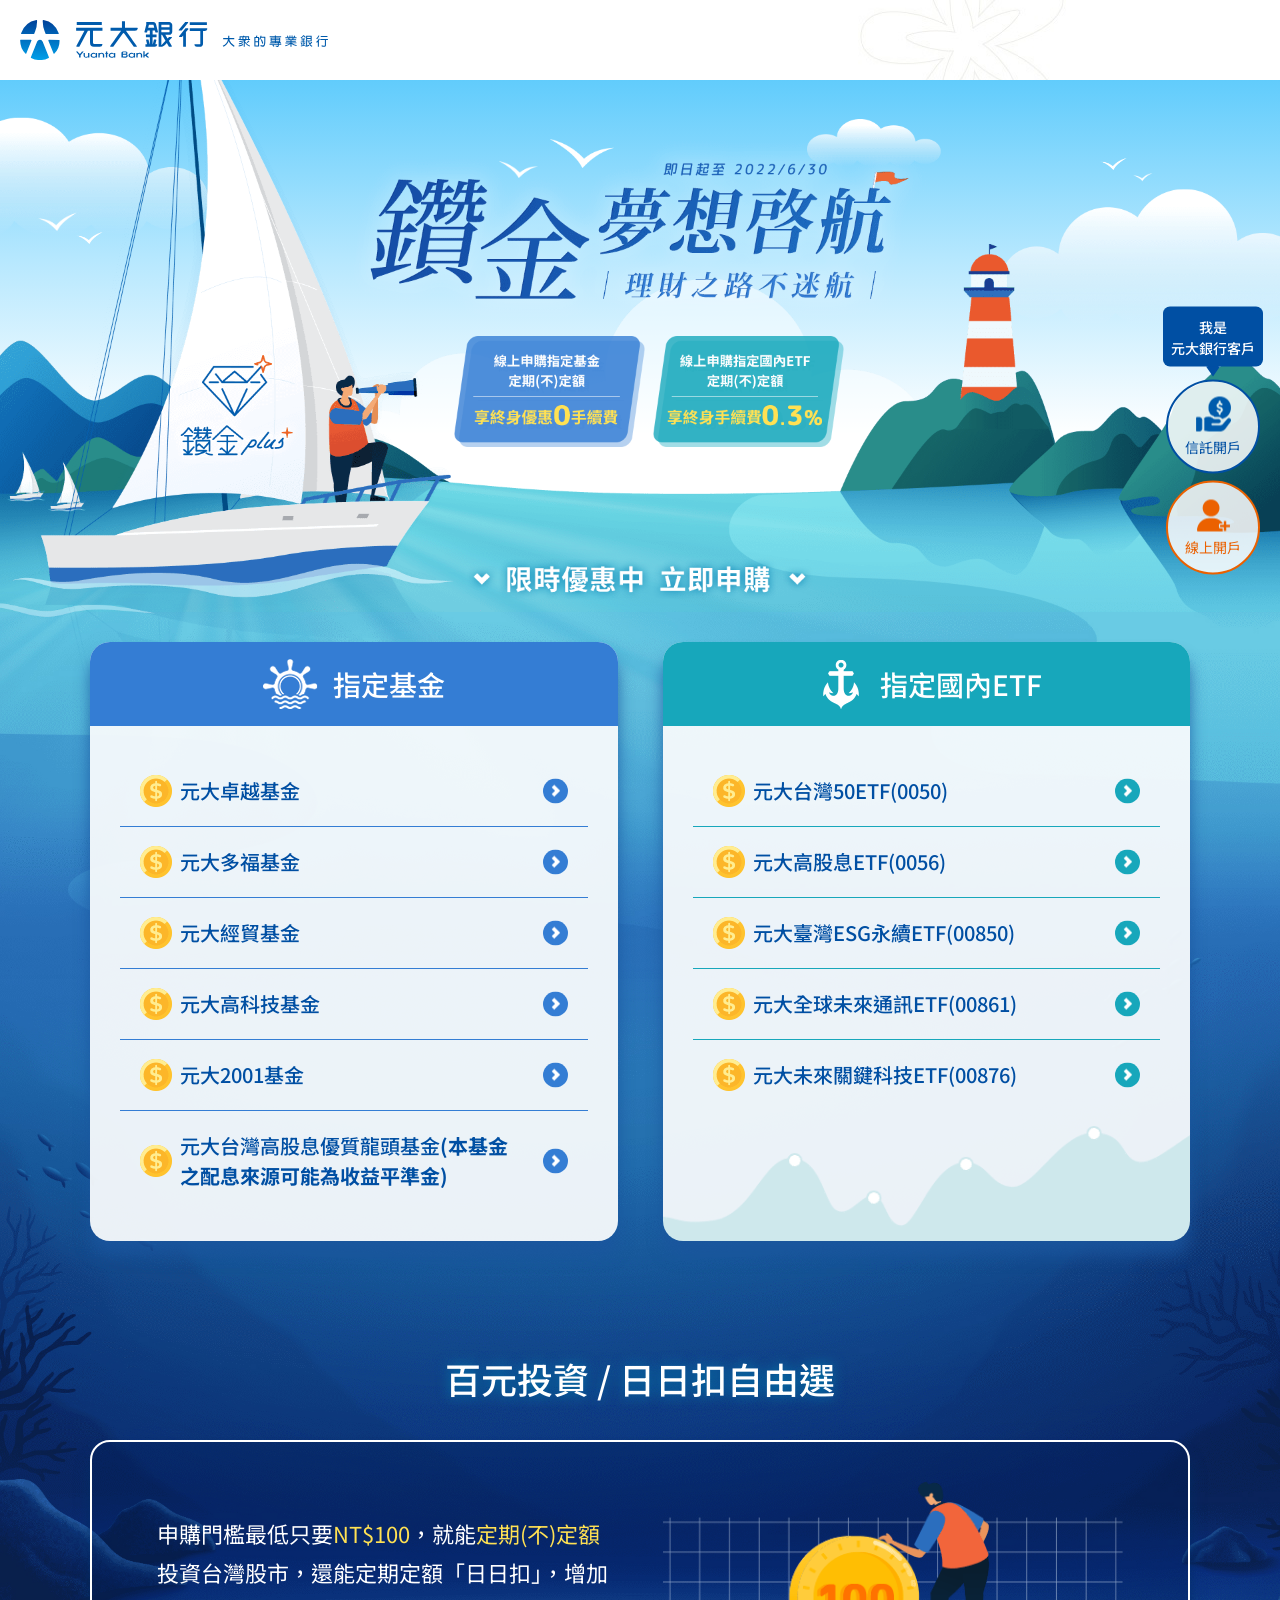
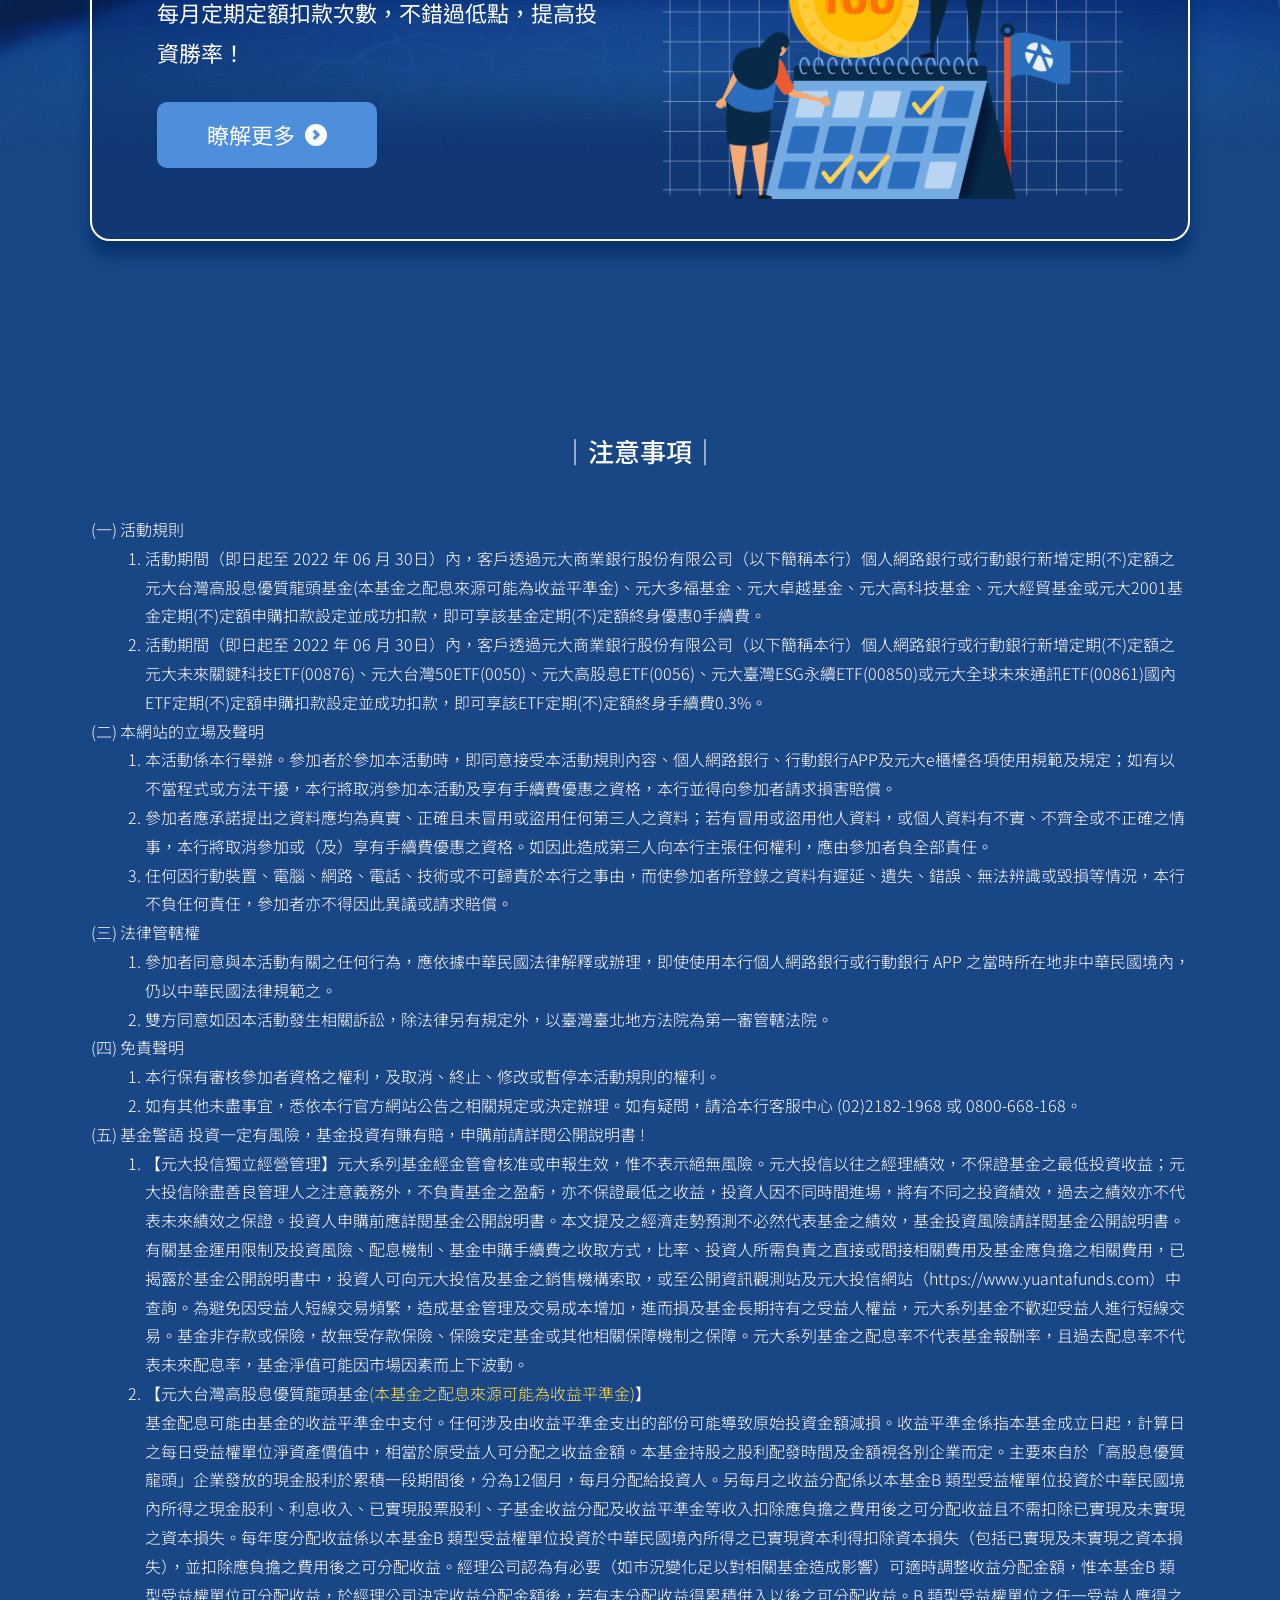
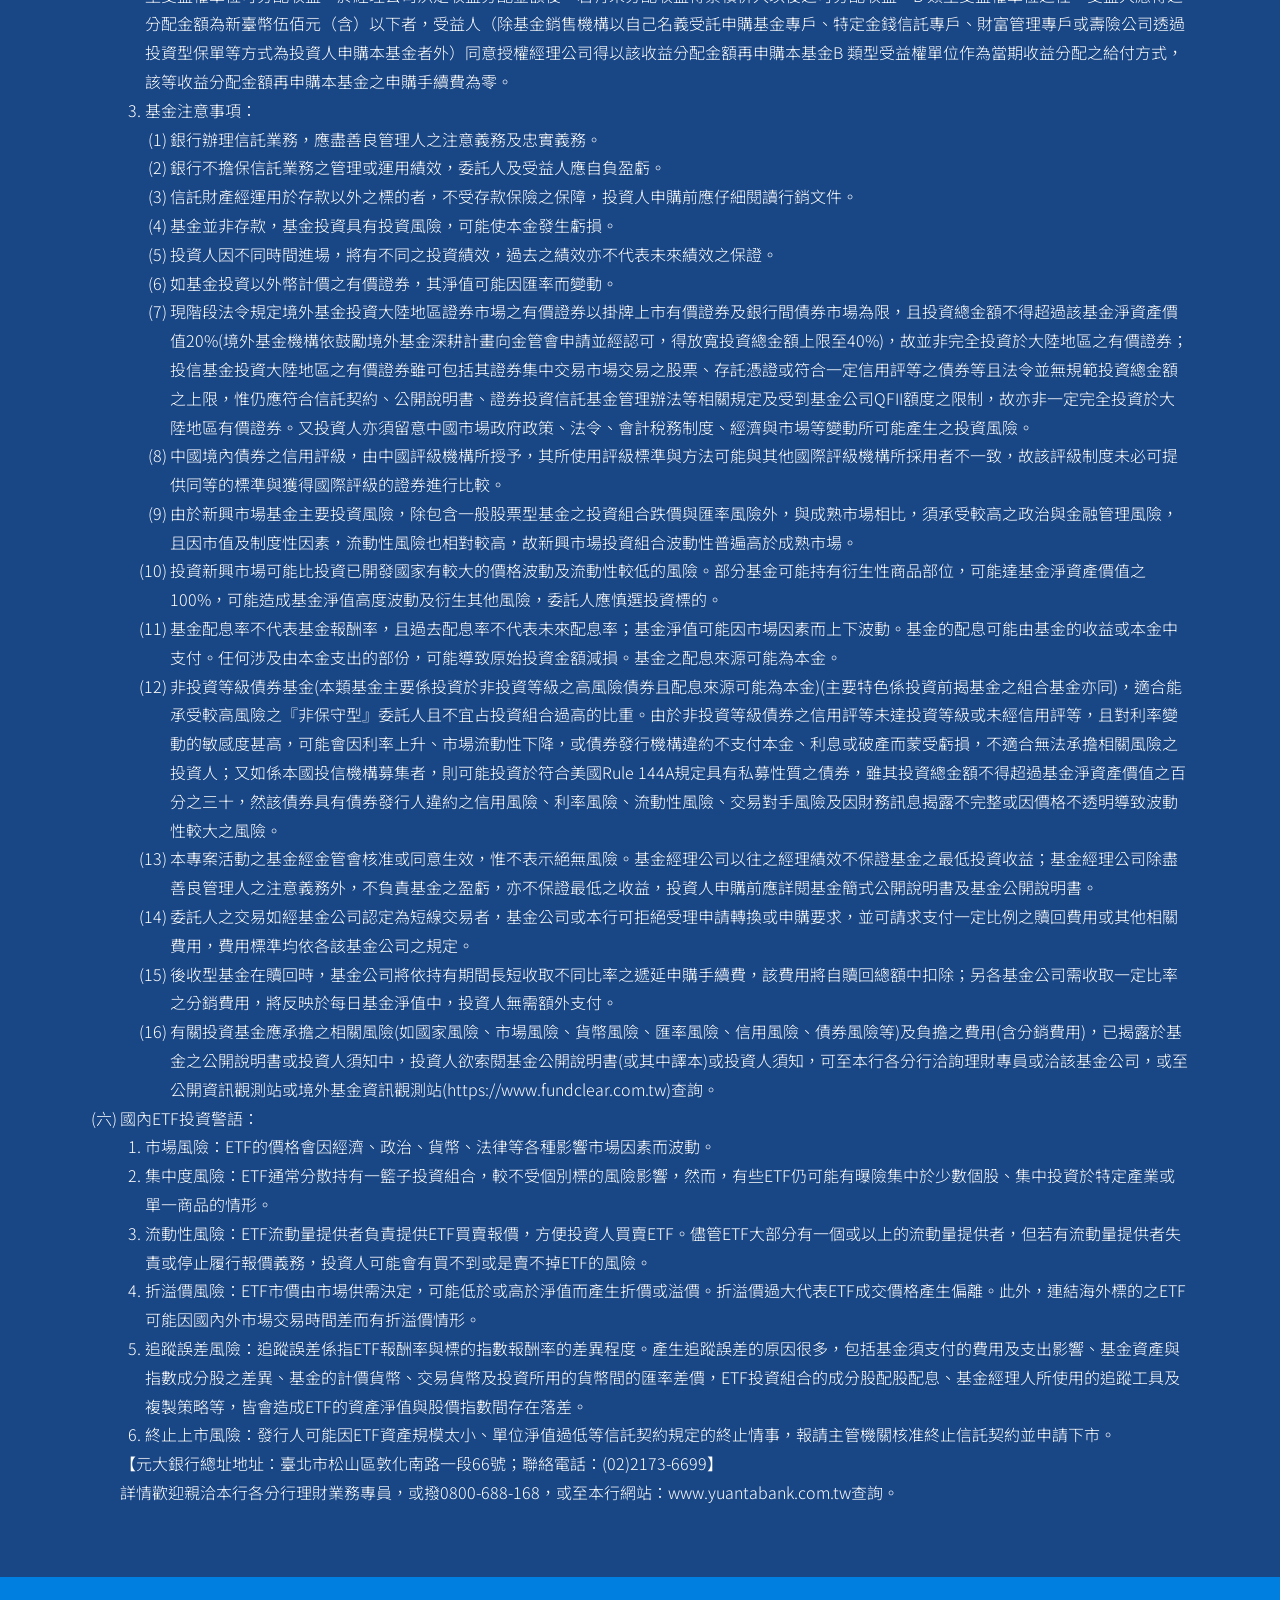
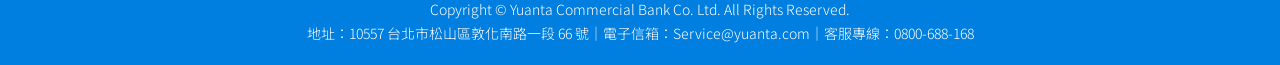
==== commit 1e3f122a: "夢想啟航 0411" ====
--- a/dreamSetSail/index.html
+++ b/dreamSetSail/index.html
@@ -70,177 +70,177 @@
             </h1>
         </header>
         <main class="main">
-            
-<section class="banner">
-    <div class="banner-cloud">
-        <img src="./content/images/banner/cloud.png" alt="">
-    </div>
-    <div class="banner-sea">
-        <img class="desktopOnly" src="./content/images/banner/sea.png" alt="">
-        <img class="mobileOnly" src="./content/images/banner/sea-mb.png" alt="">
-    </div>
-    <div class="banner-sailboat">
-        <img src="./content/images/banner/sailboat.png" alt="">
-    </div>
-    <div class="banner-title">
-        <img class="desktopOnly" src="./content/images/banner/title.png" alt="" data-aos="fade-up">
-        <img class="mobileOnly" src="./content/images/banner/title-mb.png" alt="" data-aos="fade-right">
-    </div>
-    <div class="banner-box left">
-        <img class="desktopOnly" src="./content/images/banner/box-left.png" alt="" data-aos="fade-right">
-        <img class="mobileOnly" src="./content/images/banner/box-left-mb.png" alt="" data-aos="fade-left">
-    </div>
-    <div class="banner-box right">
-        <img class="desktopOnly" src="./content/images/banner/box-right.png" alt="" data-aos="fade-left">
-        <img class="mobileOnly" src="./content/images/banner/box-right-mb.png" alt="" data-aos="fade-left">
-    </div>
-    <div class="banner-seagull centerLg">
-        <img src="./content/images/banner/seagull.png" alt="">
-    </div>
-    <div class="banner-seagull centerSm">
-        <img src="./content/images/banner/seagull.png" alt="">
-    </div>
-    <div class="banner-seagull leftLg">
-        <img src="./content/images/banner/seagull.png" alt="">
-    </div>
-    <div class="banner-seagull leftSm">
-        <img src="./content/images/banner/seagull.png" alt="">
-    </div>
-    <div class="banner-seagull rightLg">
-        <img src="./content/images/banner/seagull.png" alt="">
-    </div>
-    <div class="banner-seagull rightSm">
-        <img src="./content/images/banner/seagull.png" alt="">
-    </div>
-    <div class="banner-action">
-        <img src="./content/images/banner/nowAction.png" alt="">
-    </div>
-</section>
-<section class="content">
-    <div class="wrap">
-        <div class="grid">
-            <div class="grid-item" data-aos="fade-up">
-                <div class="linkList" id="fundList">
-                    <div class="linkList-head">
-                        <img src="./content/images/icon/rudder.png" alt="">
-                        <p>指定基金</p>
-                    </div>
-                    <div class="linkList-content">
-                        <a href="https://ebank.yuantabank.com.tw/nib/ibanc_b.jsp?ZnVuZGJ1eSZZVDAzJnR5cGUy" target="_blank" class="linkList-item">元大卓越基金</a>
-                        <a href="https://ebank.yuantabank.com.tw/nib/ibanc_b.jsp?ZnVuZGJ1eSZZVDAxJnR5cGUy" target="_blank" class="linkList-item">元大多福基金</a>
-                        <a href="https://ebank.yuantabank.com.tw/nib/ibanc_b.jsp?ZnVuZGJ1eSZZVDA2JnR5cGUy" target="_blank" class="linkList-item">元大經貿基金</a>
-                        <a href="https://ebank.yuantabank.com.tw/nib/ibanc_b.jsp?ZnVuZGJ1eSZZVDA1JnR5cGUy" target="_blank" class="linkList-item">元大高科技基金</a>
-                        <a href="https://ebank.yuantabank.com.tw/nib/ibanc_b.jsp?ZnVuZGJ1eSZLWTIxJnR5cGUy" target="_blank" class="linkList-item">元大2001基金</a>
-                        <a href="https://ebank.yuantabank.com.tw/nib/ibanc_b.jsp?ZnVuZGJ1eSZZVDc3JnR5cGUy" target="_blank" class="linkList-item">元大台灣高股息優質龍頭基金<b>(本基金之配息來源可能為收益平準金)</b></a>
-                    </div>
-                </div>
-            </div>
-            <div class="grid-item" data-aos="fade-up">
-                <div class="linkList gn" id="ETFList">
-                    <div class="linkList-head">
-                        <img src="./content/images/icon/anchor.png" alt="">
-                        <p>指定國內ETF</p>
-                    </div>
-                    <div class="linkList-content">
-                        <a href="https://ebank.yuantabank.com.tw/ib/" target="_blank" class="linkList-item" data-btn>元大未來關鍵科技ETF(00876)</a>
-                        <a href="https://ebank.yuantabank.com.tw/ib/" target="_blank" class="linkList-item" data-btn>元大台灣50ETF(0050)</a>
-                        <a href="https://ebank.yuantabank.com.tw/ib/" target="_blank" class="linkList-item" data-btn>元大高股息ETF(0056)</a>
-                        <a href="https://ebank.yuantabank.com.tw/ib/" target="_blank" class="linkList-item" data-btn>元大臺灣ESG永續ETF(00850)</a>
-                        <a href="https://ebank.yuantabank.com.tw/ib/" target="_blank" class="linkList-item" data-btn>元大全球未來通訊ETF(00861)</a>
-                    </div>
-                </div>
-            </div>
-        </div>
-        <div class="info">
-            <div class="info-title"> 百元投資 / 日日扣自由選</div>
-            <div class="info-content" data-aos="fade-up">
-                <div class="grid">
-                    <div class="grid-item pic">
-                        <img src="./content/images/pic.png" alt="">
-                    </div>
-                    <div class="grid-item text">
-                        申購門檻最低只要<span>NT$100</span>，就能<span>定期(不)定額</span>投資台灣股市，還能定期定額「日日扣」，增加每月定期定額扣款次數，不錯過低點，提高投資勝率！
-                        <a href="https://www.yuantabank.com.tw/bankwebIMG/event/Bank_Act2021/ddinv/index.html" target="_blank" class="btn">瞭解更多</a>
-                    </div>
-                </div>
-            </div>
-        </div>
-        <div class="notice" id="notice">
-            <div class="notice-title">
-                ｜注意事項｜
-            </div>
-            <div class="notice-content">
-                <ol class="chinese">
-                    <li data-num="一">活動規則
-                        <ol>
-                            <li>活動期間（即日起至 2022 年 06 月 30日）內，客戶透過元大商業銀行股份有限公司（以下簡稱本行）個人網路銀行或行動銀行新增定期(不)定額之元大台灣高股息優質龍頭基金(本基金之配息來源可能為收益平準金)、元大多福基金、元大卓越基金、元大高科技基金、元大經貿基金或元大2001基金定期(不)定額申購扣款設定並成功扣款，即可享該基金定期(不)定額終身優惠0手續費。</li>
-                            <li>活動期間（即日起至 2022 年 06 月 30日）內，客戶透過元大商業銀行股份有限公司（以下簡稱本行）個人網路銀行或行動銀行新增定期(不)定額之元大未來關鍵科技ETF(00876)、元大台灣50ETF(0050)、元大高股息ETF(0056)、元大臺灣ESG永續ETF(00850)或元大全球未來通訊ETF(00861)國內ETF定期(不)定額申購扣款設定並成功扣款，即可享該ETF定期(不)定額終身手續費0.3%。</li>
-                        </ol>
-                    </li>
-                    <li data-num="二">本網站的立場及聲明
-                        <ol>
-                            <li>本活動係本行舉辦。參加者於參加本活動時，即同意接受本活動規則內容、個人網路銀行、行動銀行APP及元大e櫃檯各項使用規範及規定；如有以不當程式或方法干擾，本行將取消參加本活動及享有手續費優惠之資格，本行並得向參加者請求損害賠償。</li>
-                            <li>參加者應承諾提出之資料應均為真實、正確且未冒用或盜用任何第三人之資料；若有冒用或盜用他人資料，或個人資料有不實、不齊全或不正確之情事，本行將取消參加或（及）享有手續費優惠之資格。如因此造成第三人向本行主張任何權利，應由參加者負全部責任。</li>
-                            <li>任何因行動裝置、電腦、網路、電話、技術或不可歸責於本行之事由，而使參加者所登錄之資料有遲延、遺失、錯誤、無法辨識或毀損等情況，本行不負任何責任，參加者亦不得因此異議或請求賠償。</li>
-                        </ol>
-                    </li>
-                    <li data-num="三">法律管轄權
-                        <ol>
-                            <li>參加者同意與本活動有關之任何行為，應依據中華民國法律解釋或辦理，即使使用本行個人網路銀行或行動銀行 APP 之當時所在地非中華民國境內，仍以中華民國法律規範之。</li>
-                            <li>雙方同意如因本活動發生相關訴訟，除法律另有規定外，以臺灣臺北地方法院為第一審管轄法院。</li>
-                        </ol>
-                    </li>
-                    <li data-num="四">免責聲明
-                        <ol>
-                            <li>本行保有審核參加者資格之權利，及取消、終止、修改或暫停本活動規則的權利。</li>
-                            <li>如有其他未盡事宜，悉依本行官方網站公告之相關規定或決定辦理。如有疑問，請洽本行客服中心 (02)2182-1968 或 0800-668-168。</li>
-                        </ol>
-                    </li>
-                    <li data-num="五">基金警語 投資一定有風險，基金投資有賺有賠，申購前請詳閱公開說明書 !
-                        <ol>
-                            <li>【元大投信獨立經營管理】元大系列基金經金管會核准或申報生效，惟不表示絕無風險。元大投信以往之經理績效，不保證基金之最低投資收益；元大投信除盡善良管理人之注意義務外，不負責基金之盈虧，亦不保證最低之收益，投資人因不同時間進場，將有不同之投資績效，過去之績效亦不代表未來績效之保證。投資人申購前應詳閱基金公開說明書。本文提及之經濟走勢預測不必然代表基金之績效，基金投資風險請詳閱基金公開說明書。有關基金運用限制及投資風險、配息機制、基金申購手續費之收取方式，比率、投資人所需負責之直接或間接相關費用及基金應負擔之相關費用，已揭露於基金公開說明書中，投資人可向元大投信及基金之銷售機構索取，或至公開資訊觀測站及元大投信網站（https://www.yuantafunds.com）中查詢。為避免因受益人短線交易頻繁，造成基金管理及交易成本增加，進而損及基金長期持有之受益人權益，元大系列基金不歡迎受益人進行短線交易。基金非存款或保險，故無受存款保險、保險安定基金或其他相關保障機制之保障。元大系列基金之配息率不代表基金報酬率，且過去配息率不代表未來配息率，基金淨值可能因市場因素而上下波動。</li>
-                            <li>【元大台灣高股息優質龍頭基金<span>(本基金之配息來源可能為收益平準金)</span>】<br>
-                                基金配息可能由基金的收益平準金中支付。任何涉及由收益平準金支出的部份可能導致原始投資金額減損。收益平準金係指本基金成立日起，計算日之每日受益權單位淨資產價值中，相當於原受益人可分配之收益金額。本基金持股之股利配發時間及金額視各別企業而定。主要來自於「高股息優質龍頭」企業發放的現金股利於累積一段期間後，分為12個月，每月分配給投資人。另每月之收益分配係以本基金B 類型受益權單位投資於中華民國境內所得之現金股利、利息收入、已實現股票股利、子基金收益分配及收益平準金等收入扣除應負擔之費用後之可分配收益且不需扣除已實現及未實現之資本損失。每年度分配收益係以本基金B 類型受益權單位投資於中華民國境內所得之已實現資本利得扣除資本損失（包括已實現及未實現之資本損失），並扣除應負擔之費用後之可分配收益。經理公司認為有必要（如市況變化足以對相關基金造成影響）可適時調整收益分配金額，惟本基金B 類型受益權單位可分配收益，於經理公司決定收益分配金額後，若有未分配收益得累積併入以後之可分配收益。B 類型受益權單位之任一受益人應得之分配金額為新臺幣伍佰元（含）以下者，受益人（除基金銷售機構以自己名義受託申購基金專戶、特定金錢信託專戶、財富管理專戶或壽險公司透過投資型保單等方式為投資人申購本基金者外）同意授權經理公司得以該收益分配金額再申購本基金B 類型受益權單位作為當期收益分配之給付方式，該等收益分配金額再申購本基金之申購手續費為零。
-                            </li>
-                            <li>基金注意事項：
-                                <ol class="decimal">
-                                    <li>銀行辦理信託業務，應盡善良管理人之注意義務及忠實義務。</li>
-                                    <li>銀行不擔保信託業務之管理或運用績效，委託人及受益人應自負盈虧。</li>
-                                    <li>信託財產經運用於存款以外之標的者，不受存款保險之保障，投資人申購前應仔細閱讀行銷文件。</li>
-                                    <li>基金並非存款，基金投資具有投資風險，可能使本金發生虧損。</li>
-                                    <li>投資人因不同時間進場，將有不同之投資績效，過去之績效亦不代表未來績效之保證。</li>
-                                    <li>如基金投資以外幣計價之有價證券，其淨值可能因匯率而變動。</li>
-                                    <li>現階段法令規定境外基金投資大陸地區證券市場之有價證券以掛牌上市有價證券及銀行間債券市場為限，且投資總金額不得超過該基金淨資產價值20%(境外基金機構依鼓勵境外基金深耕計畫向金管會申請並經認可，得放寬投資總金額上限至40%)，故並非完全投資於大陸地區之有價證券；投信基金投資大陸地區之有價證券雖可包括其證券集中交易市場交易之股票、存託憑證或符合一定信用評等之債券等且法令並無規範投資總金額之上限，惟仍應符合信託契約、公開說明書、證券投資信託基金管理辦法等相關規定及受到基金公司QFII額度之限制，故亦非一定完全投資於大陸地區有價證券。又投資人亦須留意中國市場政府政策、法令、會計稅務制度、經濟與市場等變動所可能產生之投資風險。</li>
-                                    <li>中國境內債券之信用評級，由中國評級機構所授予，其所使用評級標準與方法可能與其他國際評級機構所採用者不一致，故該評級制度未必可提供同等的標準與獲得國際評級的證券進行比較。</li>
-                                    <li>由於新興市場基金主要投資風險，除包含一般股票型基金之投資組合跌價與匯率風險外，與成熟市場相比，須承受較高之政治與金融管理風險，且因市值及制度性因素，流動性風險也相對較高，故新興市場投資組合波動性普遍高於成熟市場。</li>
-                                    <li>投資新興市場可能比投資已開發國家有較大的價格波動及流動性較低的風險。部分基金可能持有衍生性商品部位，可能達基金淨資產價值之100%，可能造成基金淨值高度波動及衍生其他風險，委託人應慎選投資標的。</li>
-                                    <li>基金配息率不代表基金報酬率，且過去配息率不代表未來配息率；基金淨值可能因市場因素而上下波動。基金的配息可能由基金的收益或本金中支付。任何涉及由本金支出的部份，可能導致原始投資金額減損。基金之配息來源可能為本金。</li>
-                                    <li>非投資等級債券基金(本類基金主要係投資於非投資等級之高風險債券且配息來源可能為本金)(主要特色係投資前揭基金之組合基金亦同)，適合能承受較高風險之『非保守型』委託人且不宜占投資組合過高的比重。由於非投資等級債券之信用評等未達投資等級或未經信用評等，且對利率變動的敏感度甚高，可能會因利率上升、市場流動性下降，或債券發行機構違約不支付本金、利息或破產而蒙受虧損，不適合無法承擔相關風險之投資人；又如係本國投信機構募集者，則可能投資於符合美國Rule 144A規定具有私募性質之債券，雖其投資總金額不得超過基金淨資產價值之百分之三十，然該債券具有債券發行人違約之信用風險、利率風險、流動性風險、交易對手風險及因財務訊息揭露不完整或因價格不透明導致波動性較大之風險。</li>
-                                    <li>本專案活動之基金經金管會核准或同意生效，惟不表示絕無風險。基金經理公司以往之經理績效不保證基金之最低投資收益；基金經理公司除盡善良管理人之注意義務外，不負責基金之盈虧，亦不保證最低之收益，投資人申購前應詳閱基金簡式公開說明書及基金公開說明書。</li>
-                                    <li>委託人之交易如經基金公司認定為短線交易者，基金公司或本行可拒絕受理申請轉換或申購要求，並可請求支付一定比例之贖回費用或其他相關費用，費用標準均依各該基金公司之規定。</li>
-                                    <li>後收型基金在贖回時，基金公司將依持有期間長短收取不同比率之遞延申購手續費，該費用將自贖回總額中扣除；另各基金公司需收取一定比率之分銷費用，將反映於每日基金淨值中，投資人無需額外支付。</li>
-                                    <li>有關投資基金應承擔之相關風險(如國家風險、市場風險、貨幣風險、匯率風險、信用風險、債券風險等)及負擔之費用(含分銷費用)，已揭露於基金之公開說明書或投資人須知中，投資人欲索閱基金公開說明書(或其中譯本)或投資人須知，可至本行各分行洽詢理財專員或洽該基金公司，或至公開資訊觀測站或境外基金資訊觀測站(https://www.fundclear.com.tw)查詢。</li>
-                                </ol>
-                            </li>
-                        </ol>
-                    </li>
-                    <li data-num="六">國內ETF投資警語：
-                        <ol>
-                            <li>市場風險：ETF的價格會因經濟、政治、貨幣、法律等各種影響市場因素而波動。</li>
-                            <li>集中度風險：ETF通常分散持有一籃子投資組合，較不受個別標的風險影響，然而，有些ETF仍可能有曝險集中於少數個股、集中投資於特定產業或單一商品的情形。</li>
-                            <li>流動性風險：ETF流動量提供者負責提供ETF買賣報價，方便投資人買賣ETF。儘管ETF大部分有一個或以上的流動量提供者，但若有流動量提供者失責或停止履行報價義務，投資人可能會有買不到或是賣不掉ETF的風險。</li>
-                            <li>折溢價風險：ETF市價由市場供需決定，可能低於或高於淨值而產生折價或溢價。折溢價過大代表ETF成交價格產生偏離。此外，連結海外標的之ETF可能因國內外市場交易時間差而有折溢價情形。</li>
-                            <li>追蹤誤差風險：追蹤誤差係指ETF報酬率與標的指數報酬率的差異程度。產生追蹤誤差的原因很多，包括基金須支付的費用及支出影響、基金資產與指數成分股之差異、基金的計價貨幣、交易貨幣及投資所用的貨幣間的匯率差價，ETF投資組合的成分股配股配息、基金經理人所使用的追蹤工具及複製策略等，皆會造成ETF的資產淨值與股價指數間存在落差。</li>
-                            <li>終止上市風險：發行人可能因ETF資產規模太小、單位淨值過低等信託契約規定的終止情事，報請主管機關核准終止信託契約並申請下市。</li>
-                        </ol>
-                    </li>
-                    【元大銀行總址地址：臺北市松山區敦化南路一段66號；聯絡電話：(02)2173-6699】<br>
-                    詳情歡迎親洽本行各分行理財業務專員，或撥0800-688-168，或至本行網站：www.yuantabank.com.tw查詢。
-                </ol>
-            </div>
-        </div>
-    </div>
-</section>
+            
+<section class="banner">
+    <div class="banner-cloud">
+        <img src="./content/images/banner/cloud.png" alt="">
+    </div>
+    <div class="banner-sea">
+        <img class="desktopOnly" src="./content/images/banner/sea.png" alt="">
+        <img class="mobileOnly" src="./content/images/banner/sea-mb.png" alt="">
+    </div>
+    <div class="banner-sailboat">
+        <img src="./content/images/banner/sailboat.png" alt="">
+    </div>
+    <div class="banner-title">
+        <img class="desktopOnly" src="./content/images/banner/title.png" alt="" data-aos="fade-up">
+        <img class="mobileOnly" src="./content/images/banner/title-mb.png" alt="" data-aos="fade-right">
+    </div>
+    <div class="banner-box left">
+        <img class="desktopOnly" src="./content/images/banner/box-left.png" alt="" data-aos="fade-right">
+        <img class="mobileOnly" src="./content/images/banner/box-left-mb.png" alt="" data-aos="fade-left">
+    </div>
+    <div class="banner-box right">
+        <img class="desktopOnly" src="./content/images/banner/box-right.png" alt="" data-aos="fade-left">
+        <img class="mobileOnly" src="./content/images/banner/box-right-mb.png" alt="" data-aos="fade-left">
+    </div>
+    <div class="banner-seagull centerLg">
+        <img src="./content/images/banner/seagull.png" alt="">
+    </div>
+    <div class="banner-seagull centerSm">
+        <img src="./content/images/banner/seagull.png" alt="">
+    </div>
+    <div class="banner-seagull leftLg">
+        <img src="./content/images/banner/seagull.png" alt="">
+    </div>
+    <div class="banner-seagull leftSm">
+        <img src="./content/images/banner/seagull.png" alt="">
+    </div>
+    <div class="banner-seagull rightLg">
+        <img src="./content/images/banner/seagull.png" alt="">
+    </div>
+    <div class="banner-seagull rightSm">
+        <img src="./content/images/banner/seagull.png" alt="">
+    </div>
+    <div class="banner-action">
+        <img src="./content/images/banner/nowAction.png" alt="">
+    </div>
+</section>
+<section class="content">
+    <div class="wrap">
+        <div class="grid">
+            <div class="grid-item" data-aos="fade-up">
+                <div class="linkList" id="fundList">
+                    <div class="linkList-head">
+                        <img src="./content/images/icon/rudder.png" alt="">
+                        <p>指定基金</p>
+                    </div>
+                    <div class="linkList-content">
+                        <a href="https://ebank.yuantabank.com.tw/nib/ibanc_b.jsp?ZnVuZGJ1eSZZVDAzJnR5cGUy" target="_blank" class="linkList-item">元大卓越基金</a>
+                        <a href="https://ebank.yuantabank.com.tw/nib/ibanc_b.jsp?ZnVuZGJ1eSZZVDAxJnR5cGUy" target="_blank" class="linkList-item">元大多福基金</a>
+                        <a href="https://ebank.yuantabank.com.tw/nib/ibanc_b.jsp?ZnVuZGJ1eSZZVDA2JnR5cGUy" target="_blank" class="linkList-item">元大經貿基金</a>
+                        <a href="https://ebank.yuantabank.com.tw/nib/ibanc_b.jsp?ZnVuZGJ1eSZZVDA1JnR5cGUy" target="_blank" class="linkList-item">元大高科技基金</a>
+                        <a href="https://ebank.yuantabank.com.tw/nib/ibanc_b.jsp?ZnVuZGJ1eSZLWTIxJnR5cGUy" target="_blank" class="linkList-item">元大2001基金</a>
+                        <a href="https://ebank.yuantabank.com.tw/nib/ibanc_b.jsp?ZnVuZGJ1eSZZVDc3JnR5cGUy" target="_blank" class="linkList-item">元大台灣高股息優質龍頭基金<b>(本基金之配息來源可能為收益平準金)</b></a>
+                    </div>
+                </div>
+            </div>
+            <div class="grid-item" data-aos="fade-up">
+                <div class="linkList gn" id="ETFList">
+                    <div class="linkList-head">
+                        <img src="./content/images/icon/anchor.png" alt="">
+                        <p>指定國內ETF</p>
+                    </div>
+                    <div class="linkList-content">
+                        <a href="https://ebank.yuantabank.com.tw/ib/" target="_blank" class="linkList-item" data-btn>元大台灣50ETF(0050)</a>
+                        <a href="https://ebank.yuantabank.com.tw/ib/" target="_blank" class="linkList-item" data-btn>元大高股息ETF(0056)</a>
+                        <a href="https://ebank.yuantabank.com.tw/ib/" target="_blank" class="linkList-item" data-btn>元大臺灣ESG永續ETF(00850)</a>
+                        <a href="https://ebank.yuantabank.com.tw/ib/" target="_blank" class="linkList-item" data-btn>元大全球未來通訊ETF(00861)</a>
+                        <a href="https://ebank.yuantabank.com.tw/ib/" target="_blank" class="linkList-item" data-btn>元大未來關鍵科技ETF(00876)</a>
+                    </div>
+                </div>
+            </div>
+        </div>
+        <div class="info">
+            <div class="info-title"> 百元投資 / 日日扣自由選</div>
+            <div class="info-content" data-aos="fade-up">
+                <div class="grid">
+                    <div class="grid-item pic">
+                        <img src="./content/images/pic.png" alt="">
+                    </div>
+                    <div class="grid-item text">
+                        申購門檻最低只要<span>NT$100</span>，就能<span>定期(不)定額</span>投資台灣股市，還能定期定額「日日扣」，增加每月定期定額扣款次數，不錯過低點，提高投資勝率！
+                        <a href="https://www.yuantabank.com.tw/bankwebIMG/event/Bank_Act2021/ddinv/index.html" target="_blank" class="btn">瞭解更多</a>
+                    </div>
+                </div>
+            </div>
+        </div>
+        <div class="notice" id="notice">
+            <div class="notice-title">
+                ｜注意事項｜
+            </div>
+            <div class="notice-content">
+                <ol class="chinese">
+                    <li data-num="一">活動規則
+                        <ol>
+                            <li>活動期間（即日起至 2022 年 06 月 30日）內，客戶透過元大商業銀行股份有限公司（以下簡稱本行）個人網路銀行或行動銀行新增定期(不)定額之元大台灣高股息優質龍頭基金(本基金之配息來源可能為收益平準金)、元大多福基金、元大卓越基金、元大高科技基金、元大經貿基金或元大2001基金定期(不)定額申購扣款設定並成功扣款，即可享該基金定期(不)定額終身優惠0手續費。</li>
+                            <li>活動期間（即日起至 2022 年 06 月 30日）內，客戶透過元大商業銀行股份有限公司（以下簡稱本行）個人網路銀行或行動銀行新增定期(不)定額之元大未來關鍵科技ETF(00876)、元大台灣50ETF(0050)、元大高股息ETF(0056)、元大臺灣ESG永續ETF(00850)或元大全球未來通訊ETF(00861)國內ETF定期(不)定額申購扣款設定並成功扣款，即可享該ETF定期(不)定額終身手續費0.3%。</li>
+                        </ol>
+                    </li>
+                    <li data-num="二">本網站的立場及聲明
+                        <ol>
+                            <li>本活動係本行舉辦。參加者於參加本活動時，即同意接受本活動規則內容、個人網路銀行、行動銀行APP及元大e櫃檯各項使用規範及規定；如有以不當程式或方法干擾，本行將取消參加本活動及享有手續費優惠之資格，本行並得向參加者請求損害賠償。</li>
+                            <li>參加者應承諾提出之資料應均為真實、正確且未冒用或盜用任何第三人之資料；若有冒用或盜用他人資料，或個人資料有不實、不齊全或不正確之情事，本行將取消參加或（及）享有手續費優惠之資格。如因此造成第三人向本行主張任何權利，應由參加者負全部責任。</li>
+                            <li>任何因行動裝置、電腦、網路、電話、技術或不可歸責於本行之事由，而使參加者所登錄之資料有遲延、遺失、錯誤、無法辨識或毀損等情況，本行不負任何責任，參加者亦不得因此異議或請求賠償。</li>
+                        </ol>
+                    </li>
+                    <li data-num="三">法律管轄權
+                        <ol>
+                            <li>參加者同意與本活動有關之任何行為，應依據中華民國法律解釋或辦理，即使使用本行個人網路銀行或行動銀行 APP 之當時所在地非中華民國境內，仍以中華民國法律規範之。</li>
+                            <li>雙方同意如因本活動發生相關訴訟，除法律另有規定外，以臺灣臺北地方法院為第一審管轄法院。</li>
+                        </ol>
+                    </li>
+                    <li data-num="四">免責聲明
+                        <ol>
+                            <li>本行保有審核參加者資格之權利，及取消、終止、修改或暫停本活動規則的權利。</li>
+                            <li>如有其他未盡事宜，悉依本行官方網站公告之相關規定或決定辦理。如有疑問，請洽本行客服中心 (02)2182-1968 或 0800-668-168。</li>
+                        </ol>
+                    </li>
+                    <li data-num="五">基金警語 投資一定有風險，基金投資有賺有賠，申購前請詳閱公開說明書 !
+                        <ol>
+                            <li>【元大投信獨立經營管理】元大系列基金經金管會核准或申報生效，惟不表示絕無風險。元大投信以往之經理績效，不保證基金之最低投資收益；元大投信除盡善良管理人之注意義務外，不負責基金之盈虧，亦不保證最低之收益，投資人因不同時間進場，將有不同之投資績效，過去之績效亦不代表未來績效之保證。投資人申購前應詳閱基金公開說明書。本文提及之經濟走勢預測不必然代表基金之績效，基金投資風險請詳閱基金公開說明書。有關基金運用限制及投資風險、配息機制、基金申購手續費之收取方式，比率、投資人所需負責之直接或間接相關費用及基金應負擔之相關費用，已揭露於基金公開說明書中，投資人可向元大投信及基金之銷售機構索取，或至公開資訊觀測站及元大投信網站（https://www.yuantafunds.com）中查詢。為避免因受益人短線交易頻繁，造成基金管理及交易成本增加，進而損及基金長期持有之受益人權益，元大系列基金不歡迎受益人進行短線交易。基金非存款或保險，故無受存款保險、保險安定基金或其他相關保障機制之保障。元大系列基金之配息率不代表基金報酬率，且過去配息率不代表未來配息率，基金淨值可能因市場因素而上下波動。</li>
+                            <li>【元大台灣高股息優質龍頭基金<span>(本基金之配息來源可能為收益平準金)</span>】<br>
+                                基金配息可能由基金的收益平準金中支付。任何涉及由收益平準金支出的部份可能導致原始投資金額減損。收益平準金係指本基金成立日起，計算日之每日受益權單位淨資產價值中，相當於原受益人可分配之收益金額。本基金持股之股利配發時間及金額視各別企業而定。主要來自於「高股息優質龍頭」企業發放的現金股利於累積一段期間後，分為12個月，每月分配給投資人。另每月之收益分配係以本基金B 類型受益權單位投資於中華民國境內所得之現金股利、利息收入、已實現股票股利、子基金收益分配及收益平準金等收入扣除應負擔之費用後之可分配收益且不需扣除已實現及未實現之資本損失。每年度分配收益係以本基金B 類型受益權單位投資於中華民國境內所得之已實現資本利得扣除資本損失（包括已實現及未實現之資本損失），並扣除應負擔之費用後之可分配收益。經理公司認為有必要（如市況變化足以對相關基金造成影響）可適時調整收益分配金額，惟本基金B 類型受益權單位可分配收益，於經理公司決定收益分配金額後，若有未分配收益得累積併入以後之可分配收益。B 類型受益權單位之任一受益人應得之分配金額為新臺幣伍佰元（含）以下者，受益人（除基金銷售機構以自己名義受託申購基金專戶、特定金錢信託專戶、財富管理專戶或壽險公司透過投資型保單等方式為投資人申購本基金者外）同意授權經理公司得以該收益分配金額再申購本基金B 類型受益權單位作為當期收益分配之給付方式，該等收益分配金額再申購本基金之申購手續費為零。
+                            </li>
+                            <li>基金注意事項：
+                                <ol class="decimal">
+                                    <li>銀行辦理信託業務，應盡善良管理人之注意義務及忠實義務。</li>
+                                    <li>銀行不擔保信託業務之管理或運用績效，委託人及受益人應自負盈虧。</li>
+                                    <li>信託財產經運用於存款以外之標的者，不受存款保險之保障，投資人申購前應仔細閱讀行銷文件。</li>
+                                    <li>基金並非存款，基金投資具有投資風險，可能使本金發生虧損。</li>
+                                    <li>投資人因不同時間進場，將有不同之投資績效，過去之績效亦不代表未來績效之保證。</li>
+                                    <li>如基金投資以外幣計價之有價證券，其淨值可能因匯率而變動。</li>
+                                    <li>現階段法令規定境外基金投資大陸地區證券市場之有價證券以掛牌上市有價證券及銀行間債券市場為限，且投資總金額不得超過該基金淨資產價值20%(境外基金機構依鼓勵境外基金深耕計畫向金管會申請並經認可，得放寬投資總金額上限至40%)，故並非完全投資於大陸地區之有價證券；投信基金投資大陸地區之有價證券雖可包括其證券集中交易市場交易之股票、存託憑證或符合一定信用評等之債券等且法令並無規範投資總金額之上限，惟仍應符合信託契約、公開說明書、證券投資信託基金管理辦法等相關規定及受到基金公司QFII額度之限制，故亦非一定完全投資於大陸地區有價證券。又投資人亦須留意中國市場政府政策、法令、會計稅務制度、經濟與市場等變動所可能產生之投資風險。</li>
+                                    <li>中國境內債券之信用評級，由中國評級機構所授予，其所使用評級標準與方法可能與其他國際評級機構所採用者不一致，故該評級制度未必可提供同等的標準與獲得國際評級的證券進行比較。</li>
+                                    <li>由於新興市場基金主要投資風險，除包含一般股票型基金之投資組合跌價與匯率風險外，與成熟市場相比，須承受較高之政治與金融管理風險，且因市值及制度性因素，流動性風險也相對較高，故新興市場投資組合波動性普遍高於成熟市場。</li>
+                                    <li>投資新興市場可能比投資已開發國家有較大的價格波動及流動性較低的風險。部分基金可能持有衍生性商品部位，可能達基金淨資產價值之100%，可能造成基金淨值高度波動及衍生其他風險，委託人應慎選投資標的。</li>
+                                    <li>基金配息率不代表基金報酬率，且過去配息率不代表未來配息率；基金淨值可能因市場因素而上下波動。基金的配息可能由基金的收益或本金中支付。任何涉及由本金支出的部份，可能導致原始投資金額減損。基金之配息來源可能為本金。</li>
+                                    <li>非投資等級債券基金(本類基金主要係投資於非投資等級之高風險債券且配息來源可能為本金)(主要特色係投資前揭基金之組合基金亦同)，適合能承受較高風險之『非保守型』委託人且不宜占投資組合過高的比重。由於非投資等級債券之信用評等未達投資等級或未經信用評等，且對利率變動的敏感度甚高，可能會因利率上升、市場流動性下降，或債券發行機構違約不支付本金、利息或破產而蒙受虧損，不適合無法承擔相關風險之投資人；又如係本國投信機構募集者，則可能投資於符合美國Rule 144A規定具有私募性質之債券，雖其投資總金額不得超過基金淨資產價值之百分之三十，然該債券具有債券發行人違約之信用風險、利率風險、流動性風險、交易對手風險及因財務訊息揭露不完整或因價格不透明導致波動性較大之風險。</li>
+                                    <li>本專案活動之基金經金管會核准或同意生效，惟不表示絕無風險。基金經理公司以往之經理績效不保證基金之最低投資收益；基金經理公司除盡善良管理人之注意義務外，不負責基金之盈虧，亦不保證最低之收益，投資人申購前應詳閱基金簡式公開說明書及基金公開說明書。</li>
+                                    <li>委託人之交易如經基金公司認定為短線交易者，基金公司或本行可拒絕受理申請轉換或申購要求，並可請求支付一定比例之贖回費用或其他相關費用，費用標準均依各該基金公司之規定。</li>
+                                    <li>後收型基金在贖回時，基金公司將依持有期間長短收取不同比率之遞延申購手續費，該費用將自贖回總額中扣除；另各基金公司需收取一定比率之分銷費用，將反映於每日基金淨值中，投資人無需額外支付。</li>
+                                    <li>有關投資基金應承擔之相關風險(如國家風險、市場風險、貨幣風險、匯率風險、信用風險、債券風險等)及負擔之費用(含分銷費用)，已揭露於基金之公開說明書或投資人須知中，投資人欲索閱基金公開說明書(或其中譯本)或投資人須知，可至本行各分行洽詢理財專員或洽該基金公司，或至公開資訊觀測站或境外基金資訊觀測站(https://www.fundclear.com.tw)查詢。</li>
+                                </ol>
+                            </li>
+                        </ol>
+                    </li>
+                    <li data-num="六">國內ETF投資警語：
+                        <ol>
+                            <li>市場風險：ETF的價格會因經濟、政治、貨幣、法律等各種影響市場因素而波動。</li>
+                            <li>集中度風險：ETF通常分散持有一籃子投資組合，較不受個別標的風險影響，然而，有些ETF仍可能有曝險集中於少數個股、集中投資於特定產業或單一商品的情形。</li>
+                            <li>流動性風險：ETF流動量提供者負責提供ETF買賣報價，方便投資人買賣ETF。儘管ETF大部分有一個或以上的流動量提供者，但若有流動量提供者失責或停止履行報價義務，投資人可能會有買不到或是賣不掉ETF的風險。</li>
+                            <li>折溢價風險：ETF市價由市場供需決定，可能低於或高於淨值而產生折價或溢價。折溢價過大代表ETF成交價格產生偏離。此外，連結海外標的之ETF可能因國內外市場交易時間差而有折溢價情形。</li>
+                            <li>追蹤誤差風險：追蹤誤差係指ETF報酬率與標的指數報酬率的差異程度。產生追蹤誤差的原因很多，包括基金須支付的費用及支出影響、基金資產與指數成分股之差異、基金的計價貨幣、交易貨幣及投資所用的貨幣間的匯率差價，ETF投資組合的成分股配股配息、基金經理人所使用的追蹤工具及複製策略等，皆會造成ETF的資產淨值與股價指數間存在落差。</li>
+                            <li>終止上市風險：發行人可能因ETF資產規模太小、單位淨值過低等信託契約規定的終止情事，報請主管機關核准終止信託契約並申請下市。</li>
+                        </ol>
+                    </li>
+                    【元大銀行總址地址：臺北市松山區敦化南路一段66號；聯絡電話：(02)2173-6699】<br>
+                    詳情歡迎親洽本行各分行理財業務專員，或撥0800-688-168，或至本行網站：www.yuantabank.com.tw查詢。
+                </ol>
+            </div>
+        </div>
+    </div>
+</section>
 
         </main>
         
@@ -249,23 +249,7 @@
             地址：10557 台北市松山區敦化南路一段 66 號｜電子信箱：Service@yuanta.com｜客服專線：0800-688-168
         </footer>
     </div>
-    <ul class="mediaIcons">
-        <li>
-            <a href="https://www.facebook.com/yuantabank" class="facebook" id="facebook" target="_blank"></a>
-        </li>
-        <li>
-            <a href="https://line.me/R/ti/p/%40mwr3999i" class="line" id="line" target="_blank"></a>
-        </li>
-        <li>
-            <a href="https://www.instagram.com/yuantabank/" class="instagram" id="instagram" target="_blank"></a>
-        </li>
-        <li>
-            <a href="https://www.youtube.com/channel/UCs72_Ba4-zxCCaeF7zsoAoA" class="youtube" id="youtube" target="_blank"></a>
-        </li>
-        <li>
-            <a href="https://t.me/yuantabanktw" class="telegram" id="Telegram" target="_blank"></a>
-        </li>
-    </ul>
+    
     <div class="tool">
         <div class="tool-note">
             我是元大<br>銀行客戶
